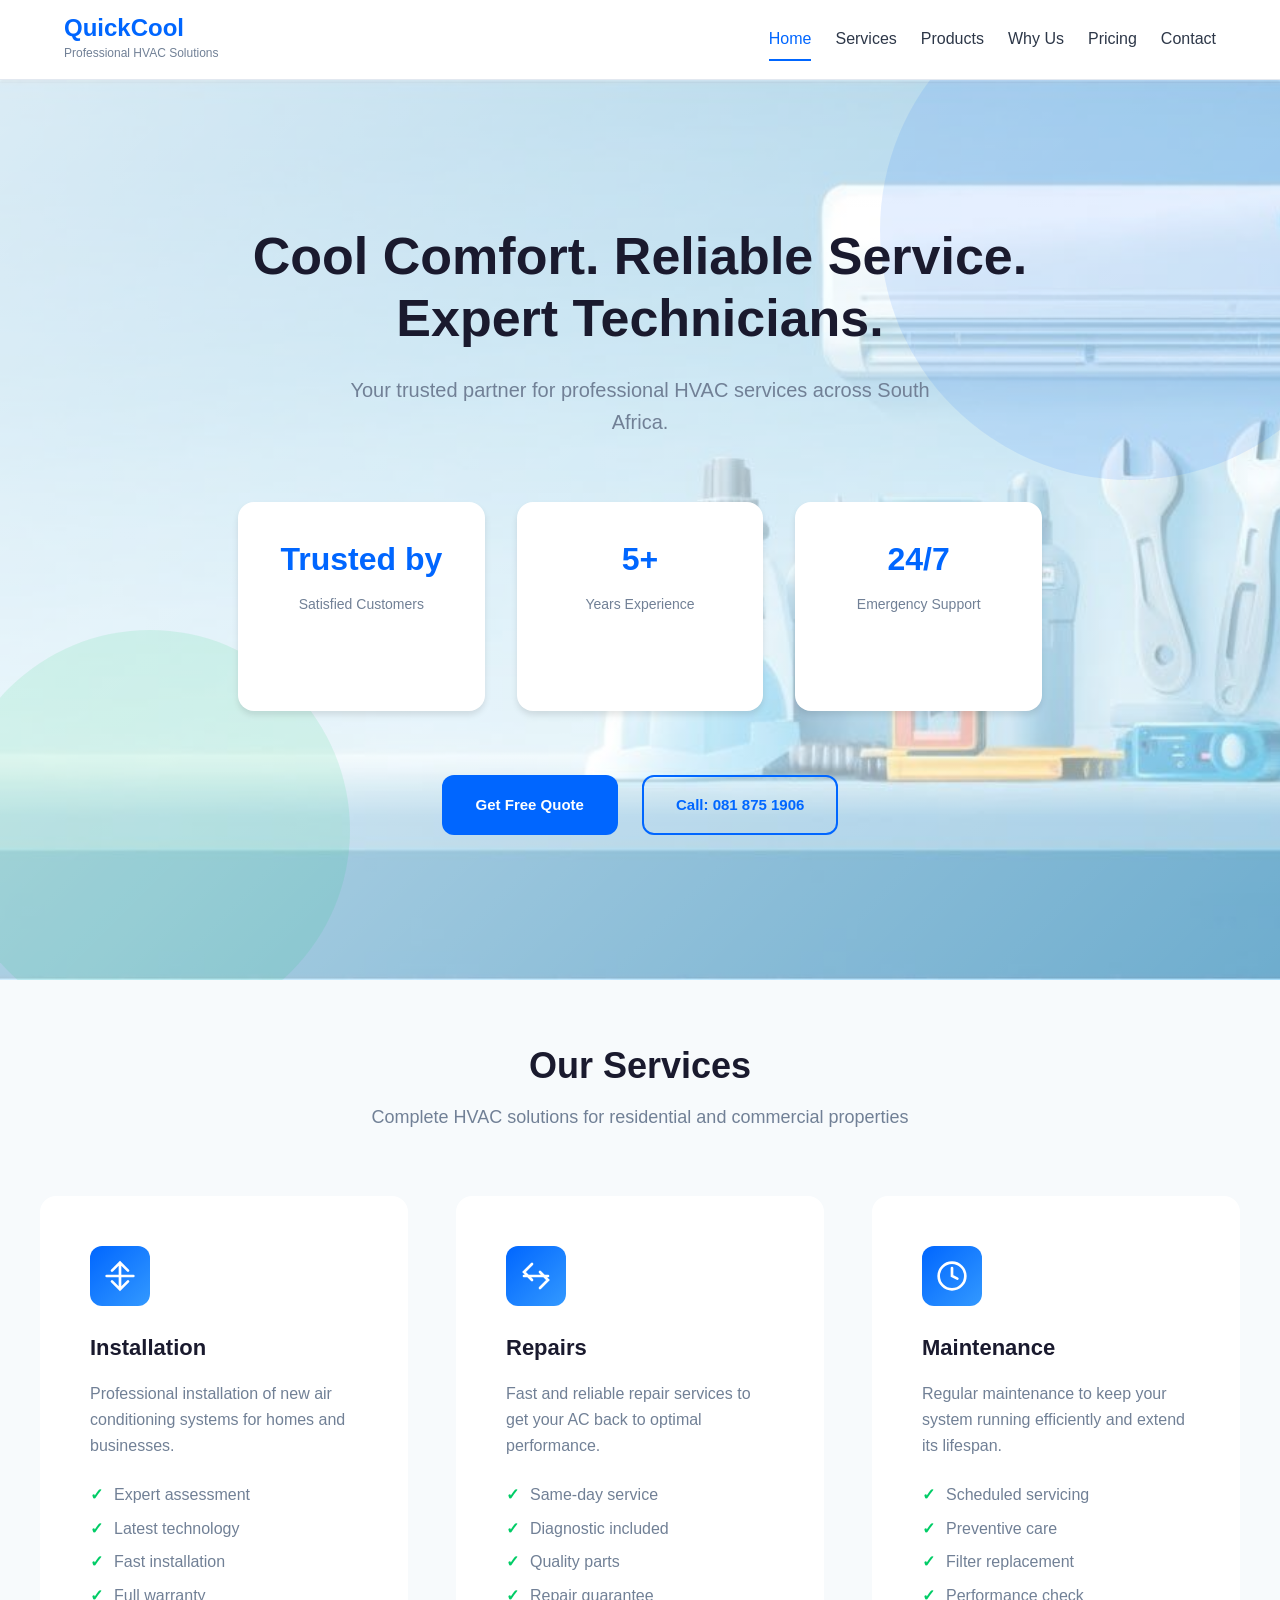
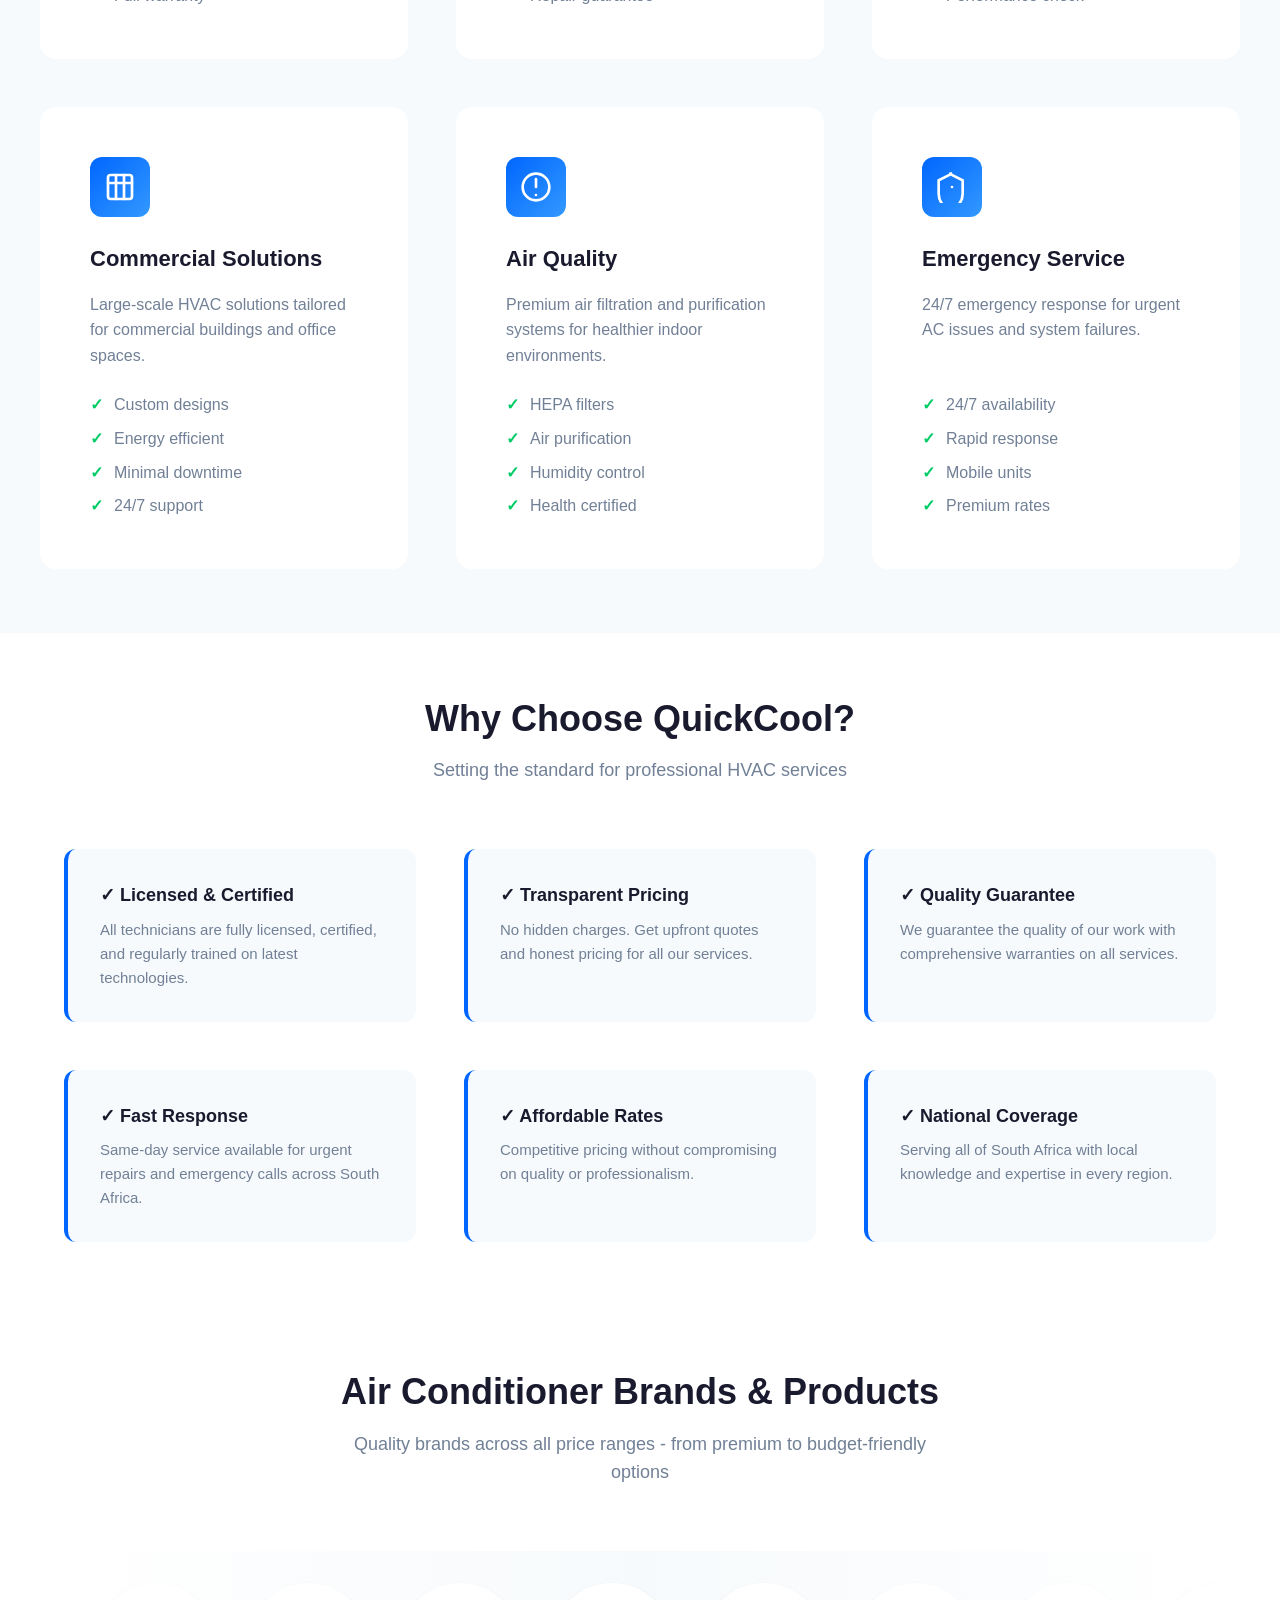
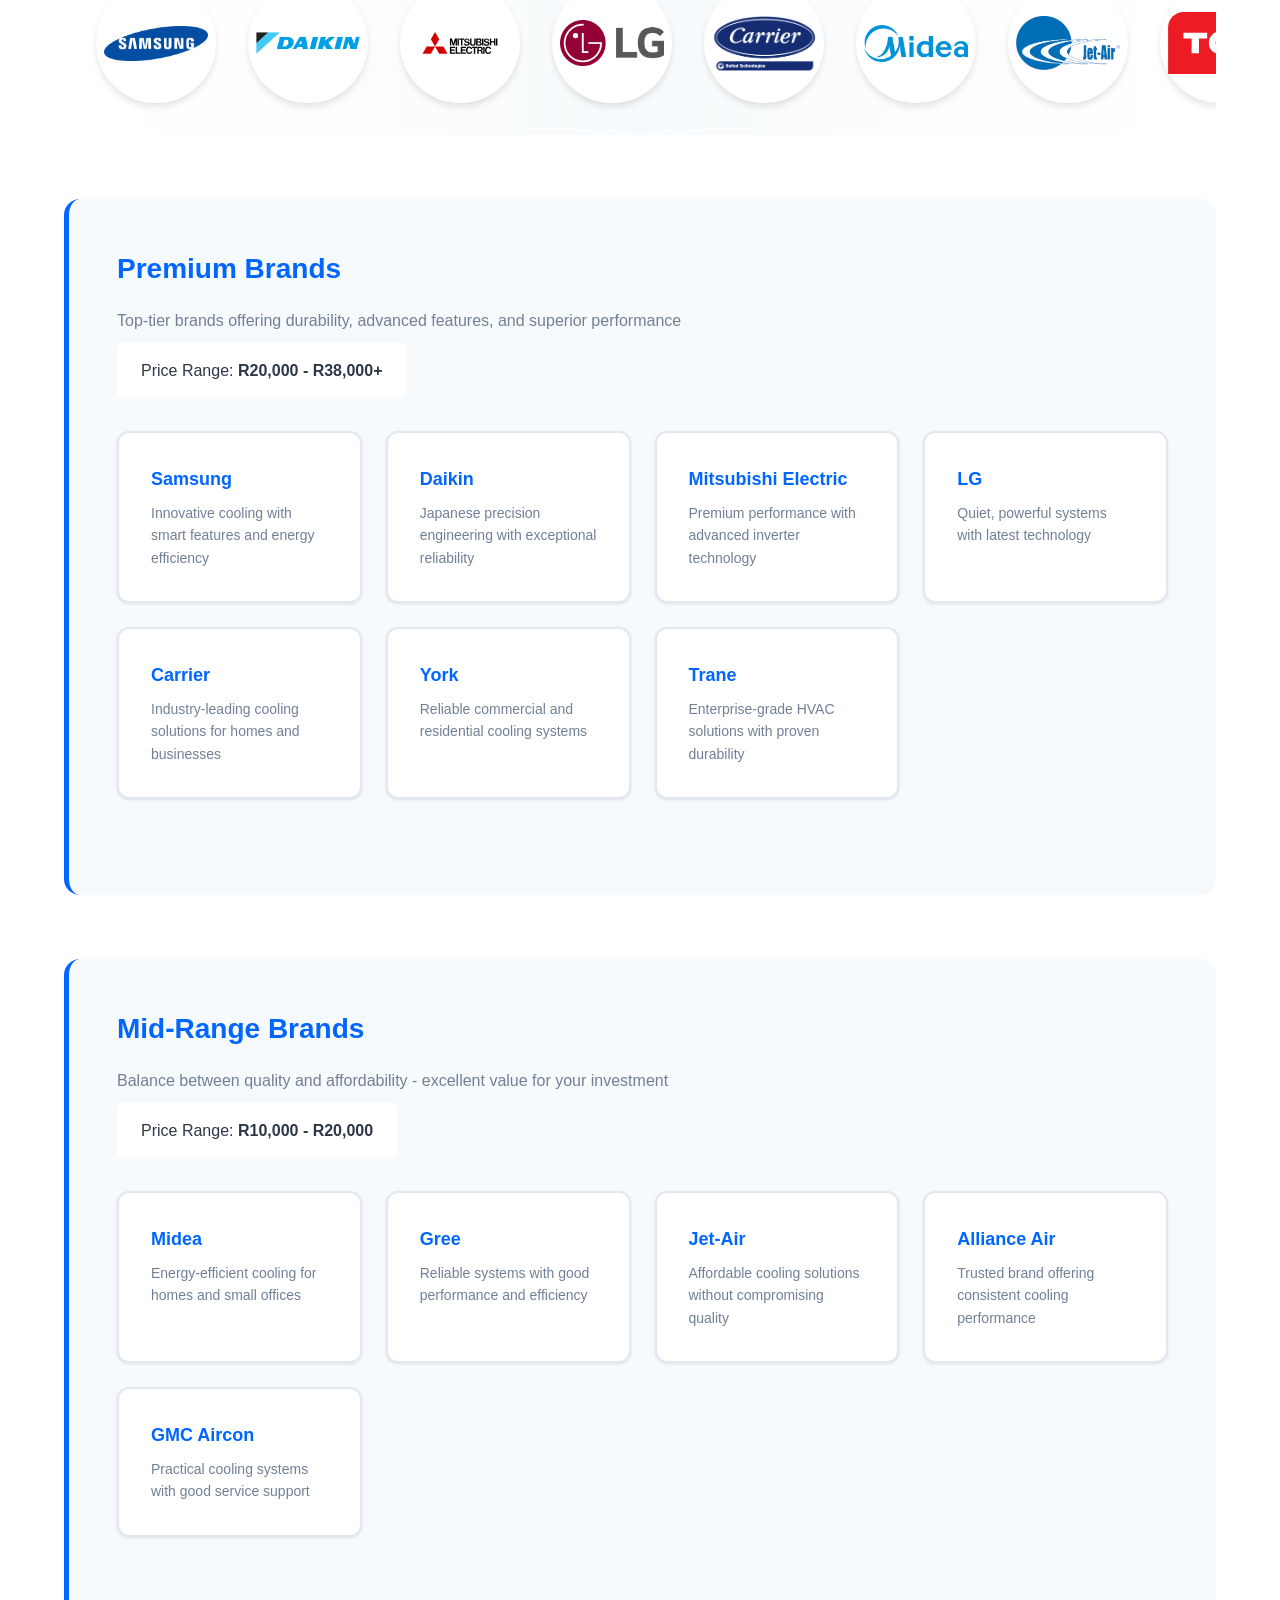
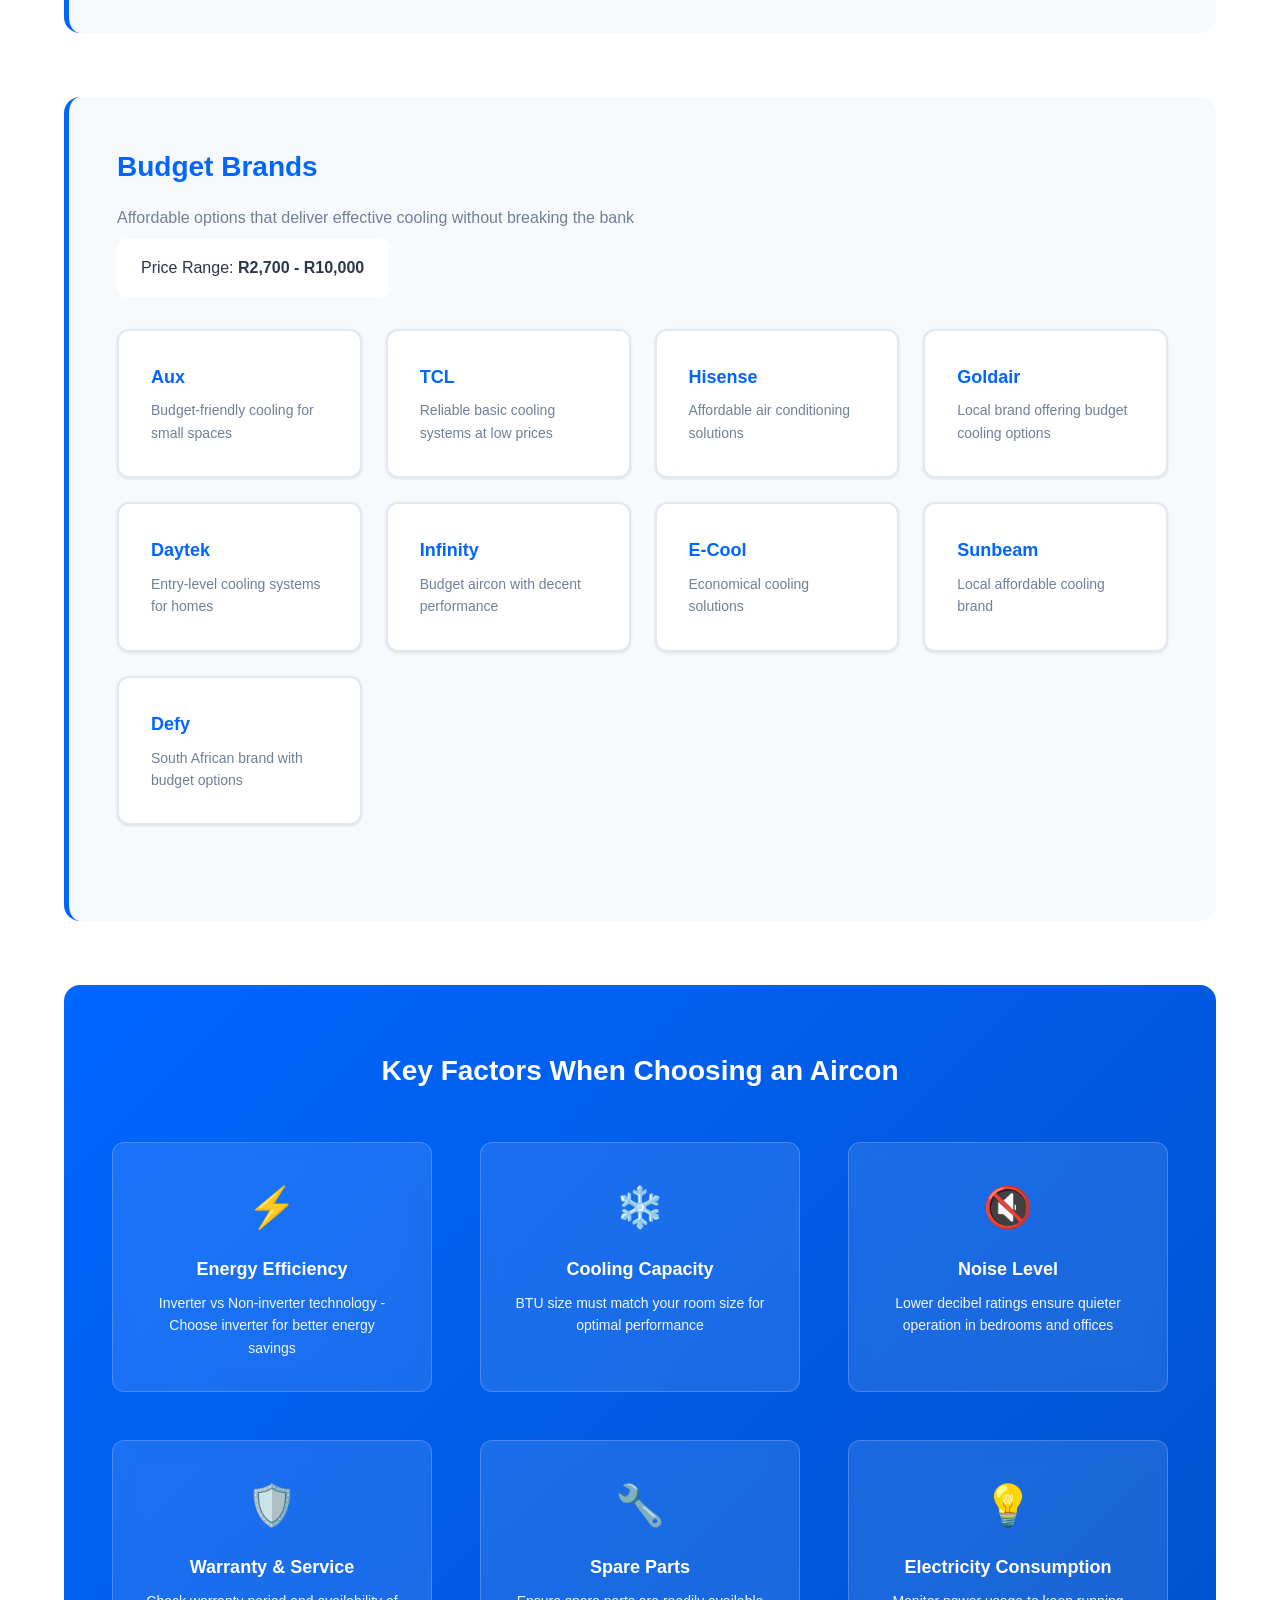
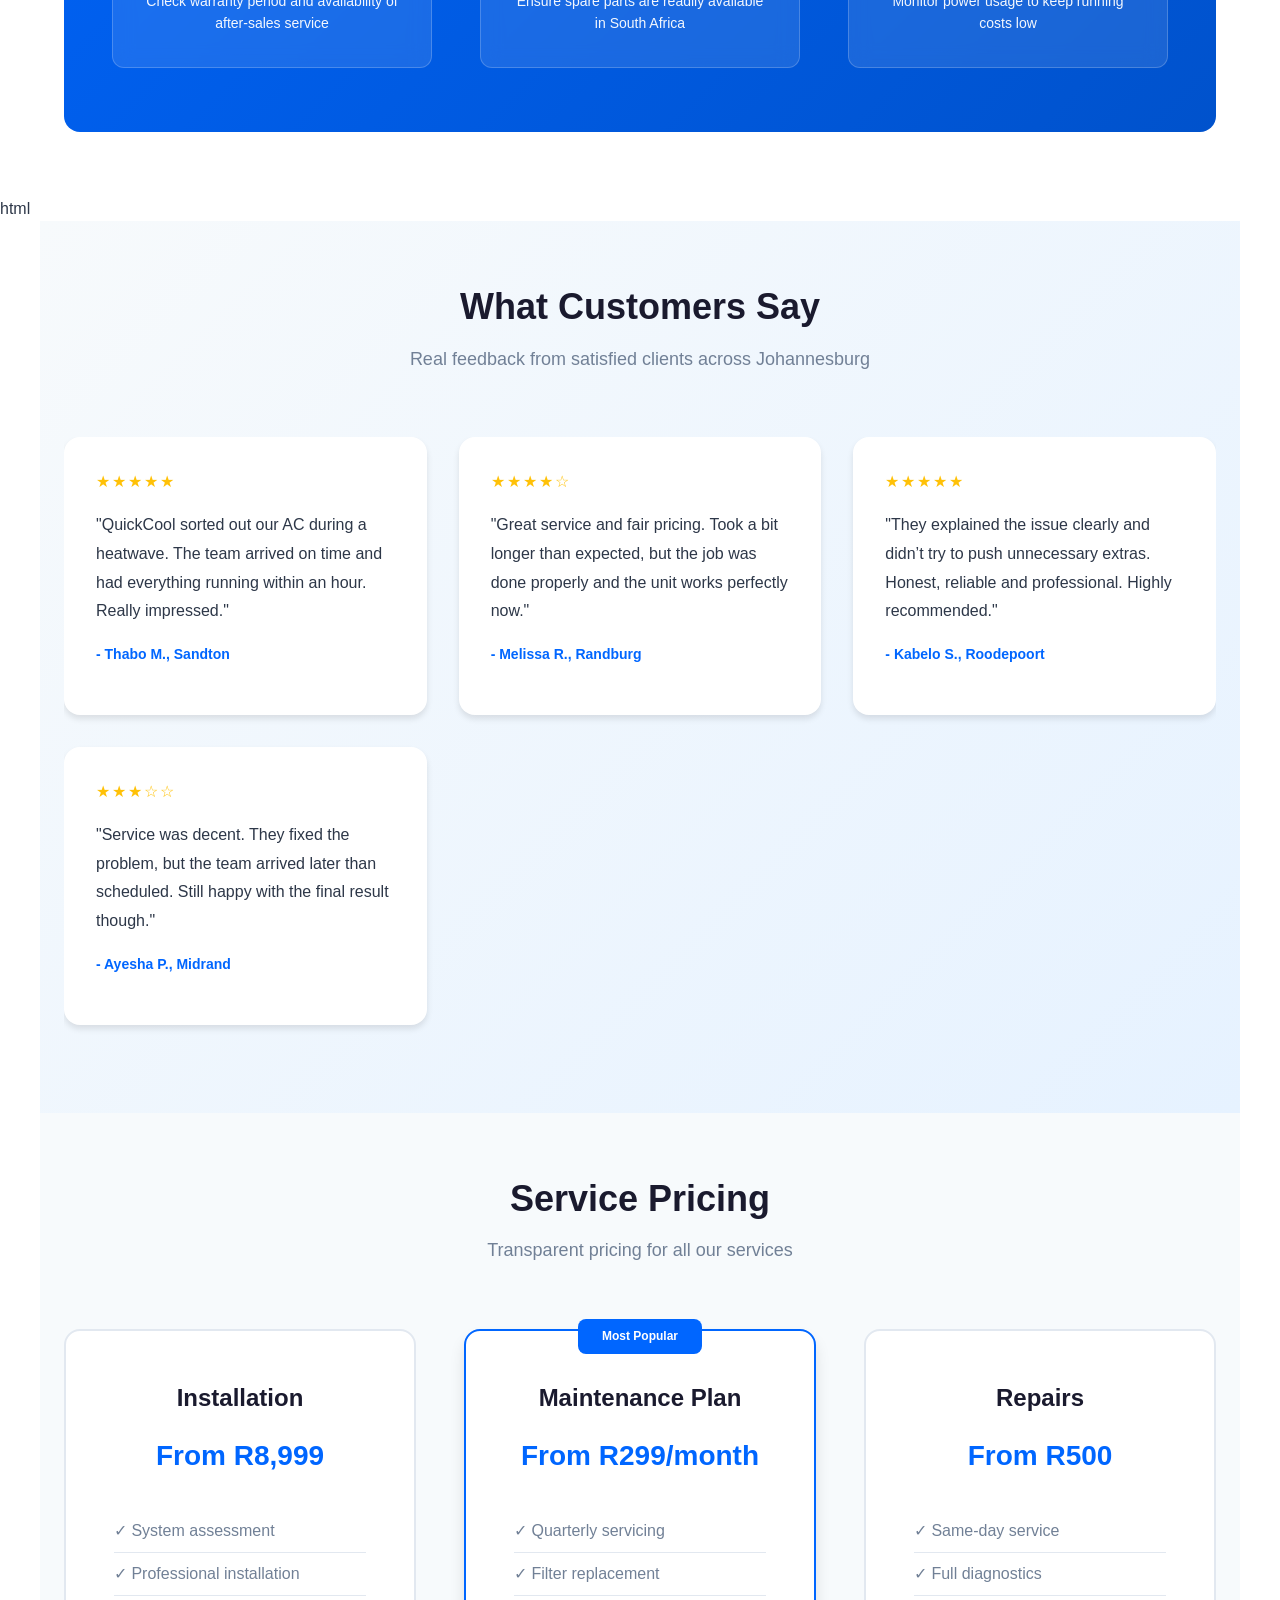
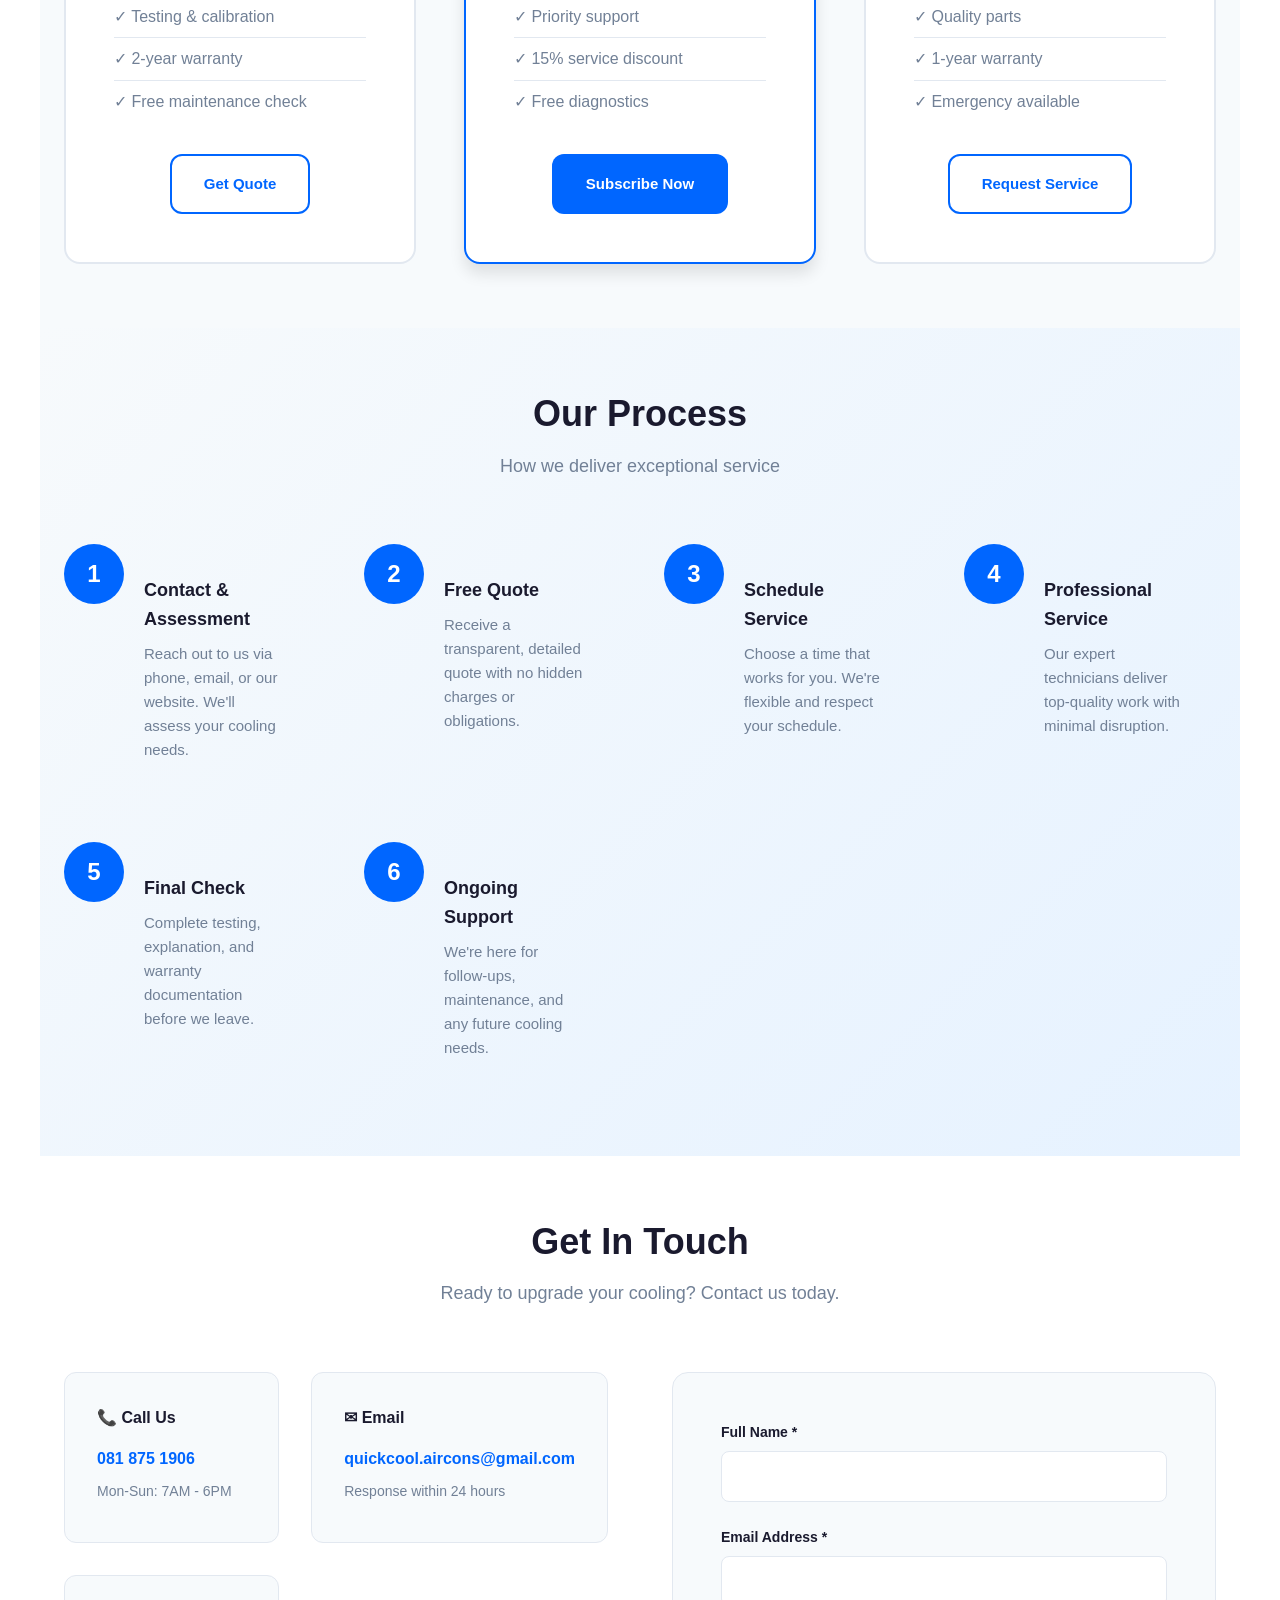
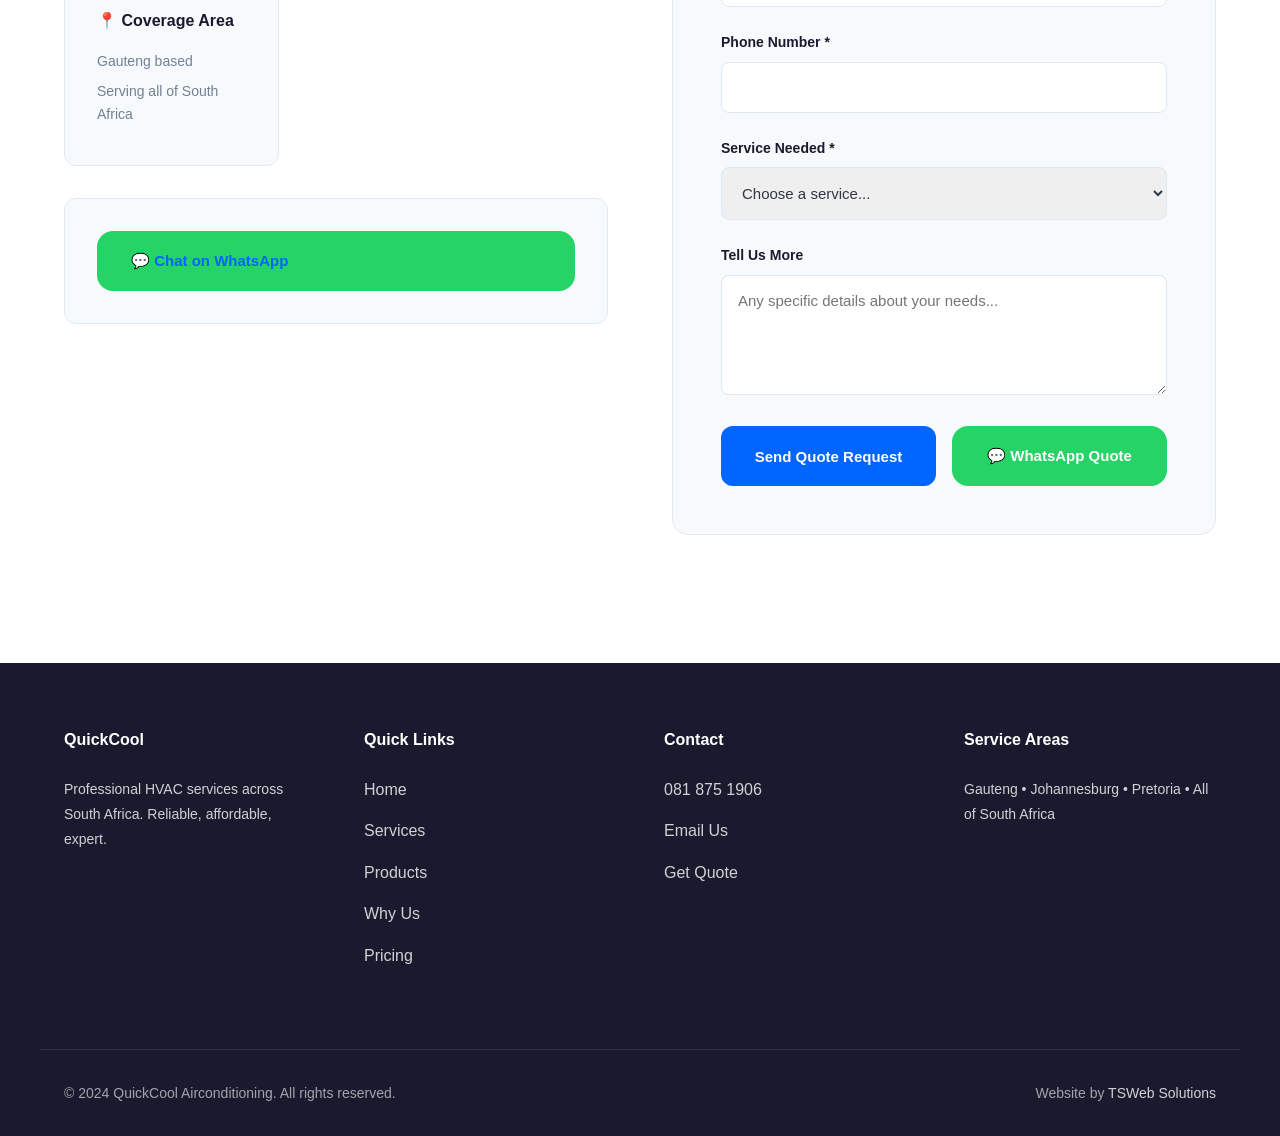
==== index.html @ d5df6d90 "Update index.html" ====
<!DOCTYPE html>
<html lang="en">

<head>
    <meta charset="UTF-8">
    <meta name="viewport" content="width=device-width, initial-scale=1.0">
    <meta name="description" content="QuickCool - Professional HVAC Services across South Africa. Expert air conditioning installation, maintenance, repairs & commercial solutions.">
    <meta name="keywords" content="HVAC, air conditioning, installation, repairs, maintenance, cooling systems, South Africa, Gauteng">
    <meta name="theme-color" content="#0066ff">
    <meta property="og:title" content="QuickCool - Professional HVAC Services">
    <meta property="og:description" content="Expert air conditioning installation, repairs, maintenance & commercial solutions across South Africa.">
    <meta property="og:image" content="./assets/og-image.png">
    
    <title>QuickCool | Professional HVAC Services & Air Conditioning Solutions</title>
    <link rel="canonical" href="https://quickcool.co.za/">
    <link rel="stylesheet" href="./style.css">
    <link rel="preconnect" href="https://fonts.googleapis.com">
    <link rel="preconnect" href="https://fonts.gstatic.com" crossorigin>
</head>

<body>
    <!-- NAVIGATION & HEADER -->
    <header class="header" role="banner">
        <div class="header-container">
            <div class="logo">
                <h1>QuickCool</h1>
                <p class="tagline">Professional HVAC Solutions</p>
            </div>
            
            <nav class="nav">
                <a href="#home" class="nav-link active">Home</a>
                <a href="#services" class="nav-link">Services</a>
                <a href="#products" class="nav-link">Products</a>
                <a href="#why-us" class="nav-link">Why Us</a>
                <a href="#pricing" class="nav-link">Pricing</a>
                <a href="#contact" class="nav-link">Contact</a>
            </nav>

            <button class="nav-toggle" aria-label="Toggle navigation" aria-expanded="false">
                <span></span>
                <span></span>
                <span></span>
            </button>
        </div>
    </header>

    <!-- MOBILE NAV -->
    <nav class="mobile-nav" role="navigation" aria-label="Mobile navigation">
        <a href="#home" class="mobile-nav-link">Home</a>
        <a href="#services" class="mobile-nav-link">Services</a>
        <a href="#products" class="mobile-nav-link">Products</a>
        <a href="#why-us" class="mobile-nav-link">Why Us</a>
        <a href="#pricing" class="mobile-nav-link">Pricing</a>
        <a href="#contact" class="mobile-nav-link">Contact</a>
    </nav>

    <!-- HERO SECTION -->
    <section id="home" class="hero">
        <div class="hero-content">
            <h2>Cool Comfort. Reliable Service. Expert Technicians.</h2>
            <p>Your trusted partner for professional HVAC services across South Africa.</p>
            
            <div class="hero-stats">
                <div class="stat">
                    <h3>Trusted by</h3>
                    <p>Satisfied Customers</p>
                </div>
                <div class="stat">
                    <h3>5+</h3>
                    <p>Years Experience</p>
                </div>
                <div class="stat">
                    <h3>24/7</h3>
                    <p>Emergency Support</p>
                </div>
            </div>

            <div class="cta-buttons">
                <a href="#contact" class="btn btn-primary">Get Free Quote</a>
                <a href="tel:+27818751906" class="btn btn-secondary">Call: 081 875 1906</a>
            </div>
        </div>

        <div class="hero-bg">
            <div class="shape shape-1"></div>
            <div class="shape shape-2"></div>
        </div>
    </section>

    <!-- SERVICES SECTION -->
    <section id="services" class="services">
        <div class="section-header">
            <h2>Our Services</h2>
            <p>Complete HVAC solutions for residential and commercial properties</p>
        </div>

        <div class="services-grid">
            <!-- Service 1 -->
            <article class="service-card" data-service="installation">
                <div class="service-icon">
                    <svg viewBox="0 0 24 24" fill="none" stroke="currentColor">
                        <path d="M12 2v20M2 12h20M18 8l-6-6-6 6M6 16l6 6 6-6" stroke-width="2" stroke-linecap="round"/>
                    </svg>
                </div>
                <h3>Installation</h3>
                <p>Professional installation of new air conditioning systems for homes and businesses.</p>
                <ul class="features">
                    <li>Expert assessment</li>
                    <li>Latest technology</li>
                    <li>Fast installation</li>
                    <li>Full warranty</li>
                </ul>
            </article>

            <!-- Service 2 -->
            <article class="service-card" data-service="repairs">
                <div class="service-icon">
                    <svg viewBox="0 0 24 24" fill="none" stroke="currentColor">
                        <path d="M3 12h18M9 3l-6 6 6 6M15 21l6-6-6-6" stroke-width="2" stroke-linecap="round"/>
                    </svg>
                </div>
                <h3>Repairs</h3>
                <p>Fast and reliable repair services to get your AC back to optimal performance.</p>
                <ul class="features">
                    <li>Same-day service</li>
                    <li>Diagnostic included</li>
                    <li>Quality parts</li>
                    <li>Repair guarantee</li>
                </ul>
            </article>

            <!-- Service 3 -->
            <article class="service-card" data-service="maintenance">
                <div class="service-icon">
                    <svg viewBox="0 0 24 24" fill="none" stroke="currentColor">
                        <circle cx="12" cy="12" r="10"/>
                        <path d="M12 6v6l4 2" stroke-width="2" stroke-linecap="round"/>
                    </svg>
                </div>
                <h3>Maintenance</h3>
                <p>Regular maintenance to keep your system running efficiently and extend its lifespan.</p>
                <ul class="features">
                    <li>Scheduled servicing</li>
                    <li>Preventive care</li>
                    <li>Filter replacement</li>
                    <li>Performance check</li>
                </ul>
            </article>

            <!-- Service 4 -->
            <article class="service-card" data-service="commercial">
                <div class="service-icon">
                    <svg viewBox="0 0 24 24" fill="none" stroke="currentColor">
                        <rect x="3" y="3" width="18" height="18" rx="2"/>
                        <path d="M3 9h18M9 3v18M15 3v18" stroke-width="2" stroke-linecap="round"/>
                    </svg>
                </div>
                <h3>Commercial Solutions</h3>
                <p>Large-scale HVAC solutions tailored for commercial buildings and office spaces.</p>
                <ul class="features">
                    <li>Custom designs</li>
                    <li>Energy efficient</li>
                    <li>Minimal downtime</li>
                    <li>24/7 support</li>
                </ul>
            </article>

            <!-- Service 5 -->
            <article class="service-card" data-service="air-quality">
                <div class="service-icon">
                    <svg viewBox="0 0 24 24" fill="none" stroke="currentColor">
                        <path d="M12 2C6.48 2 2 6.48 2 12s4.48 10 10 10 10-4.48 10-10S17.52 2 12 2z"/>
                        <path d="M12 6v6M12 18v.01" stroke-width="2" stroke-linecap="round"/>
                    </svg>
                </div>
                <h3>Air Quality</h3>
                <p>Premium air filtration and purification systems for healthier indoor environments.</p>
                <ul class="features">
                    <li>HEPA filters</li>
                    <li>Air purification</li>
                    <li>Humidity control</li>
                    <li>Health certified</li>
                </ul>
            </article>

            <!-- Service 6 -->
            <article class="service-card" data-service="emergency">
                <div class="service-icon">
                    <svg viewBox="0 0 24 24" fill="none" stroke="currentColor">
                        <path d="M12 2L2 7v10c0 5.55 3.84 10.74 9 12 5.16-1.26 9-6.45 9-12V7l-10-5z"/>
                        <path d="M12 12h.01" stroke-width="2" stroke-linecap="round"/>
                    </svg>
                </div>
                <h3>Emergency Service</h3>
                <p>24/7 emergency response for urgent AC issues and system failures.</p>
                <ul class="features">
                    <li>24/7 availability</li>
                    <li>Rapid response</li>
                    <li>Mobile units</li>
                    <li>Premium rates</li>
                </ul>
            </article>
        </div>
    </section>

    <!-- WHY US SECTION -->
    <section id="why-us" class="why-us">
        <div class="section-header">
            <h2>Why Choose QuickCool?</h2>
            <p>Setting the standard for professional HVAC services</p>
        </div>

        <div class="benefits-grid">
            <div class="benefit-card">
                <h3>✓ Licensed & Certified</h3>
                <p>All technicians are fully licensed, certified, and regularly trained on latest technologies.</p>
            </div>
            <div class="benefit-card">
                <h3>✓ Transparent Pricing</h3>
                <p>No hidden charges. Get upfront quotes and honest pricing for all our services.</p>
            </div>
            <div class="benefit-card">
                <h3>✓ Quality Guarantee</h3>
                <p>We guarantee the quality of our work with comprehensive warranties on all services.</p>
            </div>
            <div class="benefit-card">
                <h3>✓ Fast Response</h3>
                <p>Same-day service available for urgent repairs and emergency calls across South Africa.</p>
            </div>
            <div class="benefit-card">
                <h3>✓ Affordable Rates</h3>
                <p>Competitive pricing without compromising on quality or professionalism.</p>
            </div>
            <div class="benefit-card">
                <h3>✓ National Coverage</h3>
                <p>Serving all of South Africa with local knowledge and expertise in every region.</p>
            </div>
        </div>
    </section>

    <!-- PRODUCTS & BRANDS SECTION -->
    <section id="products" class="products-brands">
        <div class="section-header">
            <h2>Air Conditioner Brands & Products</h2>
            <p>Quality brands across all price ranges - from premium to budget-friendly options</p>
        </div>

        <!-- BRAND LOGOS CAROUSEL -->
        <div class="brand-logos-carousel">
            <div class="logos-container">
                <!-- ADD YOUR BRAND LOGO IMAGES BELOW - Replace 'logo-placeholder.png' with your image paths -->
                <div class="logo-item">
                    <img src="./images/Samsung_Group_Logo_2005-s640.png" alt="Samsung">
                </div>
                <div class="logo-item">
                    <img src="./images/Daikin_Logo_1985-s640.png" alt="Daikin">
                </div>
                <div class="logo-item">
                    <img src="./images/Mitsubishi_Electric_Logo.svg" alt="Mitsubishi Electric">
                </div>
                <div class="logo-item">
                    <img src="./images/LG_Logo_2014-s640.png" alt="LG">
                </div>
                <div class="logo-item">
                    <img src="./images/Carrier_logo_logotype.png" alt="Carrier">
                </div>
               
                <div class="logo-item">
                    <img src="./images/Midea_Logo_2017-s640.png" alt="Midea">
                </div>
               
                <div class="logo-item">
                    <img src="./images/Jet-Air.png" alt="Jet-Air">
                </div>
            
                <div class="logo-item">
                    <img src="./images/TCL_Corporation_Logo.svg" alt="TCL">
                </div>
                <div class="logo-item">
                    <img src="./images/Hisense_Logo_2012-s640.png" alt="Hisense">
                </div>

                <div class="logo-item">
                    <img src="./images/Defy.png" alt="Defy">
                </div>
                <!-- Duplicate the logos for seamless loop -->
                <div class="logo-item">
                    <img src="./images/Samsung_Group_Logo_2005-s640.png" alt="Samsung">
                </div>
                <div class="logo-item">
                    <img src="./images/Daikin_Logo_1985-s640.png" alt="Daikin">
                </div>
                <div class="logo-item">
                    <img src="./images/Mitsubishi_Electric_Logo.svg" alt="Mitsubishi Electric">
                </div>
                <div class="logo-item">
                    <img src="./images/LG_Logo_2014-s640.png" alt="LG">
                </div>
                <div class="logo-item">
                    <img src="./images/Carrier_logo_logotype.png" alt="Carrier">
                </div>
                <div class="logo-item">         
                    <img src="./images/Jet-Air.png" alt="Jet-Air">
                </div>
            
                <div class="logo-item">
                    <img src="./images/TCL_Corporation_Logo.svg" alt="TCL">
                </div>
                <div class="logo-item">
                    <img src="./images/Hisense_Logo_2012-s640.png" alt="Hisense">
                </div>

                <div class="logo-item">
                    <img src="./images/Defy.png" alt="Defy">
                </div>
                <div class="logo-item">
                    <img src="./images/Samsung_Group_Logo_2005-s640.png" alt="Samsung">
                </div>
                <div class="logo-item">
                    <img src="./images/Daikin_Logo_1985-s640.png" alt="Daikin">
                </div>
                <div class="logo-item">
                    <img src="./images/Mitsubishi_Electric_Logo.svg" alt="Mitsubishi Electric">
                </div>
                <div class="logo-item">
                    <img src="./images/LG_Logo_2014-s640.png" alt="LG">
                </div>
                <div class="logo-item">
                    <img src="./images/Carrier_logo_logotype.png" alt="Carrier">
                </div>
            </div>
        </div>

        <!-- PREMIUM BRANDS -->
        <div class="brand-category">
            <h3 class="category-title">Premium Brands</h3>
            <p class="category-description">Top-tier brands offering durability, advanced features, and superior performance</p>
            <p class="price-range">Price Range: <strong>R20,000 - R38,000+</strong></p>
            
            <div class="brands-grid">
                <div class="brand-card">
                    <h4>Samsung</h4>
                    <p>Innovative cooling with smart features and energy efficiency</p>
                </div>
                <div class="brand-card">
                    <h4>Daikin</h4>
                    <p>Japanese precision engineering with exceptional reliability</p>
                </div>
                <div class="brand-card">
                    <h4>Mitsubishi Electric</h4>
                    <p>Premium performance with advanced inverter technology</p>
                </div>
                <div class="brand-card">
                    <h4>LG</h4>
                    <p>Quiet, powerful systems with latest technology</p>
                </div>
                <div class="brand-card">
                    <h4>Carrier</h4>
                    <p>Industry-leading cooling solutions for homes and businesses</p>
                </div>
                <div class="brand-card">
                    <h4>York</h4>
                    <p>Reliable commercial and residential cooling systems</p>
                </div>
                <div class="brand-card">
                    <h4>Trane</h4>
                    <p>Enterprise-grade HVAC solutions with proven durability</p>
                </div>
            </div>
        </div>

        <!-- MID-RANGE BRANDS -->
        <div class="brand-category">
            <h3 class="category-title">Mid-Range Brands</h3>
            <p class="category-description">Balance between quality and affordability - excellent value for your investment</p>
            <p class="price-range">Price Range: <strong>R10,000 - R20,000</strong></p>
            
            <div class="brands-grid">
                <div class="brand-card">
                    <h4>Midea</h4>
                    <p>Energy-efficient cooling for homes and small offices</p>
                </div>
                <div class="brand-card">
                    <h4>Gree</h4>
                    <p>Reliable systems with good performance and efficiency</p>
                </div>
                <div class="brand-card">
                    <h4>Jet-Air</h4>
                    <p>Affordable cooling solutions without compromising quality</p>
                </div>
                <div class="brand-card">
                    <h4>Alliance Air</h4>
                    <p>Trusted brand offering consistent cooling performance</p>
                </div>
                <div class="brand-card">
                    <h4>GMC Aircon</h4>
                    <p>Practical cooling systems with good service support</p>
                </div>
            </div>
        </div>

        <!-- BUDGET BRANDS -->
        <div class="brand-category">
            <h3 class="category-title">Budget Brands</h3>
            <p class="category-description">Affordable options that deliver effective cooling without breaking the bank</p>
            <p class="price-range">Price Range: <strong>R2,700 - R10,000</strong></p>
            
            <div class="brands-grid">
                <div class="brand-card">
                    <h4>Aux</h4>
                    <p>Budget-friendly cooling for small spaces</p>
                </div>
                <div class="brand-card">
                    <h4>TCL</h4>
                    <p>Reliable basic cooling systems at low prices</p>
                </div>
                <div class="brand-card">
                    <h4>Hisense</h4>
                    <p>Affordable air conditioning solutions</p>
                </div>
                <div class="brand-card">
                    <h4>Goldair</h4>
                    <p>Local brand offering budget cooling options</p>
                </div>
                <div class="brand-card">
                    <h4>Daytek</h4>
                    <p>Entry-level cooling systems for homes</p>
                </div>
                <div class="brand-card">
                    <h4>Infinity</h4>
                    <p>Budget aircon with decent performance</p>
                </div>
                <div class="brand-card">
                    <h4>E-Cool</h4>
                    <p>Economical cooling solutions</p>
                </div>
                <div class="brand-card">
                    <h4>Sunbeam</h4>
                    <p>Local affordable cooling brand</p>
                </div>
                <div class="brand-card">
                    <h4>Defy</h4>
                    <p>South African brand with budget options</p>
                </div>
            </div>
        </div>

        <!-- KEY FACTORS SECTION -->
        <div class="key-factors">
            <h3>Key Factors When Choosing an Aircon</h3>
            <div class="factors-grid">
                <div class="factor-card">
                    <div class="factor-icon">⚡</div>
                    <h4>Energy Efficiency</h4>
                    <p>Inverter vs Non-inverter technology - Choose inverter for better energy savings</p>
                </div>
                <div class="factor-card">
                    <div class="factor-icon">❄️</div>
                    <h4>Cooling Capacity</h4>
                    <p>BTU size must match your room size for optimal performance</p>
                </div>
                <div class="factor-card">
                    <div class="factor-icon">🔇</div>
                    <h4>Noise Level</h4>
                    <p>Lower decibel ratings ensure quieter operation in bedrooms and offices</p>
                </div>
                <div class="factor-card">
                    <div class="factor-icon">🛡️</div>
                    <h4>Warranty & Service</h4>
                    <p>Check warranty period and availability of after-sales service</p>
                </div>
                <div class="factor-card">
                    <div class="factor-icon">🔧</div>
                    <h4>Spare Parts</h4>
                    <p>Ensure spare parts are readily available in South Africa</p>
                </div>
                <div class="factor-card">
                    <div class="factor-icon">💡</div>
                    <h4>Electricity Consumption</h4>
                    <p>Monitor power usage to keep running costs low</p>
                </div>
            </div>
        </div>
    </section>

  html
<!-- TESTIMONIALS SECTION -->
<section class="testimonials">
    <div class="section-header">
        <h2>What Customers Say</h2>
        <p>Real feedback from satisfied clients across Johannesburg</p>
    </div>

    <div class="testimonials-carousel">

        <!-- 5 STAR -->
        <div class="testimonial-card">
            <div class="stars">★★★★★</div>
            <p>"QuickCool sorted out our AC during a heatwave. The team arrived on time and had everything running within an hour. Really impressed."</p>
            <p class="author">- Thabo M., Sandton</p>
        </div>

        <!-- 4 STAR -->
        <div class="testimonial-card">
            <div class="stars">★★★★☆</div>
            <p>"Great service and fair pricing. Took a bit longer than expected, but the job was done properly and the unit works perfectly now."</p>
            <p class="author">- Melissa R., Randburg</p>
        </div>

        <!-- 5 STAR -->
        <div class="testimonial-card">
            <div class="stars">★★★★★</div>
            <p>"They explained the issue clearly and didn’t try to push unnecessary extras. Honest, reliable and professional. Highly recommended."</p>
            <p class="author">- Kabelo S., Roodepoort</p>
        </div>

        <!-- 3 STAR -->
        <div class="testimonial-card">
            <div class="stars">★★★☆☆</div>
            <p>"Service was decent. They fixed the problem, but the team arrived later than scheduled. Still happy with the final result though."</p>
            <p class="author">- Ayesha P., Midrand</p>
        </div>

    </div>
</section>

    <!-- PRICING SECTION -->
    <section id="pricing" class="pricing">
        <div class="section-header">
            <h2>Service Pricing</h2>
            <p>Transparent pricing for all our services</p>
        </div>

        <div class="pricing-grid">
            <!-- Pricing Card 1 -->
            <div class="pricing-card">
                <h3>Installation</h3>
                <p class="price">From R8,999</p>
                <ul class="pricing-features">
                    <li>✓ System assessment</li>
                    <li>✓ Professional installation</li>
                    <li>✓ Testing & calibration</li>
                    <li>✓ 2-year warranty</li>
                    <li>✓ Free maintenance check</li>
                </ul>
                <a href="#contact" class="btn btn-outline">Get Quote</a>
            </div>

            <!-- Pricing Card 2 -->
            <div class="pricing-card featured">
                <span class="badge">Most Popular</span>
                <h3>Maintenance Plan</h3>
                <p class="price">From R299/month</p>
                <ul class="pricing-features">
                    <li>✓ Quarterly servicing</li>
                    <li>✓ Filter replacement</li>
                    <li>✓ Priority support</li>
                    <li>✓ 15% service discount</li>
                    <li>✓ Free diagnostics</li>
                </ul>
                <a href="#contact" class="btn btn-primary">Subscribe Now</a>
            </div>

            <!-- Pricing Card 3 -->
            <div class="pricing-card">
                <h3>Repairs</h3>
                <p class="price">From R500</p>
                <ul class="pricing-features">
                    <li>✓ Same-day service</li>
                    <li>✓ Full diagnostics</li>
                    <li>✓ Quality parts</li>
                    <li>✓ 1-year warranty</li>
                    <li>✓ Emergency available</li>
                </ul>
                <a href="#contact" class="btn btn-outline">Request Service</a>
            </div>
        </div>
    </section>

    <!-- PROCESS SECTION -->
    <section class="process">
        <div class="section-header">
            <h2>Our Process</h2>
            <p>How we deliver exceptional service</p>
        </div>

        <div class="process-steps">
            <div class="step">
                <div class="step-number">1</div>
                <h3>Contact & Assessment</h3>
                <p>Reach out to us via phone, email, or our website. We'll assess your cooling needs.</p>
            </div>
            <div class="step">
                <div class="step-number">2</div>
                <h3>Free Quote</h3>
                <p>Receive a transparent, detailed quote with no hidden charges or obligations.</p>
            </div>
            <div class="step">
                <div class="step-number">3</div>
                <h3>Schedule Service</h3>
                <p>Choose a time that works for you. We're flexible and respect your schedule.</p>
            </div>
            <div class="step">
                <div class="step-number">4</div>
                <h3>Professional Service</h3>
                <p>Our expert technicians deliver top-quality work with minimal disruption.</p>
            </div>
            <div class="step">
                <div class="step-number">5</div>
                <h3>Final Check</h3>
                <p>Complete testing, explanation, and warranty documentation before we leave.</p>
            </div>
            <div class="step">
                <div class="step-number">6</div>
                <h3>Ongoing Support</h3>
                <p>We're here for follow-ups, maintenance, and any future cooling needs.</p>
            </div>
        </div>
    </section>

    <!-- CONTACT SECTION -->
    <section id="contact" class="contact">
        <div class="section-header">
            <h2>Get In Touch</h2>
            <p>Ready to upgrade your cooling? Contact us today.</p>
        </div>

        <div class="contact-grid">
            <!-- Contact Info -->
            <div class="contact-info">
                <div class="info-card">
                    <h3>📞 Call Us</h3>
                    <a href="tel:+27818751906">081 875 1906</a>
                    <p>Mon-Sun: 7AM - 6PM</p>
                </div>

                <div class="info-card">
                    <h3>✉ Email</h3>
                    <a href="mailto:quickcool.aircons@gmail.com">quickcool.aircons@gmail.com</a>
                    <p>Response within 24 hours</p>
                </div>

                <div class="info-card">
                    <h3>📍 Coverage Area</h3>
                    <p>Gauteng based</p>
                    <p>Serving all of South Africa</p>
                </div>

                <div class="info-card whatsapp-card">
                    <a href="https://wa.me/27818751906?text=Hello%2C%20I%20would%20like%20to%20inquire%20about%20HVAC%20services" 
                       target="_blank" rel="noopener noreferrer" class="btn btn-whatsapp">
                        💬 Chat on WhatsApp
                    </a>
                </div>
            </div>

            <!-- Contact Form -->
            <form id="contactForm" class="contact-form" novalidate>
                <div class="form-group">
                    <label for="name">Full Name *</label>
                    <input type="text" id="name" name="name" required aria-label="Your full name">
                </div>

                <div class="form-group">
                    <label for="email">Email Address *</label>
                    <input type="email" id="email" name="email" required aria-label="Your email address">
                </div>

                <div class="form-group">
                    <label for="phone">Phone Number *</label>
                    <input type="tel" id="phone" name="phone" required aria-label="Your phone number">
                </div>

                <div class="form-group">
                    <label for="service">Service Needed *</label>
                    <select id="service" name="service" required aria-label="Select service">
                        <option value="">Choose a service...</option>
                        <option value="installation">Installation</option>
                        <option value="repairs">Repairs</option>
                        <option value="maintenance">Maintenance</option>
                        <option value="commercial">Commercial Solutions</option>
                        <option value="emergency">Emergency Service</option>
                        <option value="other">Other</option>
                    </select>
                </div>

                <div class="form-group">
                    <label for="message">Tell Us More</label>
                    <textarea id="message" name="message" rows="5" placeholder="Any specific details about your needs..." aria-label="Your message"></textarea>
                </div>

                <!-- Button Container -->
                <div class="button-container">
                    <button type="submit" class="btn btn-primary">Send Quote Request</button>
                    <a id="whatsappBtn"
                       class="btn btn-success"
                       target="_blank">
                       💬 WhatsApp Quote
                    </a>
                </div>
            </form>
        </div>
    </section>

    <!-- FOOTER -->
    <footer class="footer">
        <div class="footer-content">
            <div class="footer-section">
                <h4>QuickCool</h4>
                <p>Professional HVAC services across South Africa. Reliable, affordable, expert.</p>
            </div>

            <div class="footer-section">
                <h4>Quick Links</h4>
                <ul>
                    <li><a href="#home">Home</a></li>
                    <li><a href="#services">Services</a></li>
                    <li><a href="#products">Products</a></li>
                    <li><a href="#why-us">Why Us</a></li>
                    <li><a href="#pricing">Pricing</a></li>
                </ul>
            </div>

            <div class="footer-section">
                <h4>Contact</h4>
                <ul>
                    <li><a href="tel:+27818751906">081 875 1906</a></li>
                    <li><a href="mailto:quickcool.aircons@gmail.com">Email Us</a></li>
                    <li><a href="#contact">Get Quote</a></li>
                </ul>
            </div>

            <div class="footer-section">
                <h4>Service Areas</h4>
                <p>Gauteng • Johannesburg • Pretoria • All of South Africa</p>
            </div>
        </div>

        <div class="footer-bottom">
            <p>&copy; 2024 QuickCool Airconditioning. All rights reserved.</p>
            <p class="credit">Website by <a href="https://tswebsolutions.co.za" target="_blank" rel="noopener noreferrer">TSWeb Solutions</a></p>
        </div>
    </footer>

    <!-- SCRIPTS -->
    <script>
    // WhatsApp Button Functionality
    document.getElementById("whatsappBtn").onclick = function() {
        const name = document.getElementById("name").value || "Not provided";
        const phone = document.getElementById("phone").value || "Not provided";
        const service = document.getElementById("service").value || "Not selected";
        const details = document.getElementById("message").value || "No additional details";

        const msg = `Hi, I'm interested in a quotation.%0A%0AName: ${name}%0APhone: ${phone}%0AService: ${service}%0ADetails: ${details}`;

        this.href = `https://wa.me/27818751906?text=${msg}`;
    };
    </script>
    <script src="./script.js"></script>
</body>

</html>
---- style.css ----
/* ====================================================
   MODERN HVAC WEBSITE - COMPLETE REDESIGN
==================================================== */

/* ====================================================
   CSS VARIABLES & ROOT STYLES
==================================================== */
:root {
    --color-primary: #0066ff;
    --color-primary-dark: #0052cc;
    --color-primary-light: #3399ff;
    --color-secondary: #00cc66;
    --color-accent: #ff6b35;
    
    --color-text-dark: #1a1a2e;
    --color-text: #2d3748;
    --color-text-light: #718096;
    --color-text-lighter: #a0aec0;
    
    --color-bg: #ffffff;
    --color-bg-light: #f7fafc;
    --color-bg-lighter: #edf2f7;
    
    --color-border: #e2e8f0;
    --color-border-dark: #cbd5e0;
    
    --color-error: #f56565;
    --color-success: #48bb78;
    --color-warning: #ed8936;
    
    --shadow-xs: 0 1px 2px rgba(0, 0, 0, 0.05);
    --shadow-sm: 0 1px 3px rgba(0, 0, 0, 0.1);
    --shadow-md: 0 4px 6px rgba(0, 0, 0, 0.1);
    --shadow-lg: 0 10px 15px rgba(0, 0, 0, 0.1);
    --shadow-xl: 0 20px 25px rgba(0, 0, 0, 0.1);
    
    --transition-fast: 150ms ease;
    --transition-normal: 250ms ease;
    --transition-slow: 350ms ease;
    
    --radius-sm: 4px;
    --radius-md: 8px;
    --radius-lg: 12px;
    --radius-xl: 16px;
    
    --spacing-xs: 4px;
    --spacing-sm: 8px;
    --spacing-md: 16px;
    --spacing-lg: 24px;
    --spacing-xl: 32px;
    --spacing-2xl: 48px;
    --spacing-3xl: 64px;
    
    font-size: 16px;
    font-family: -apple-system, BlinkMacSystemFont, 'Segoe UI', 'Roboto', 'Oxygen', 'Ubuntu', 'Cantarell', sans-serif;
}

/* ====================================================
   RESET & BASE STYLES
==================================================== */
* {
    margin: 0;
    padding: 0;
    box-sizing: border-box;
}

html {
    scroll-behavior: smooth;
    height: 100%;
}

body {
    background: var(--color-bg);
    color: var(--color-text);
    line-height: 1.6;
    min-height: 100vh;
    overflow-x: hidden;
}

a {
    color: var(--color-primary);
    text-decoration: none;
    transition: color var(--transition-fast);
}

a:hover {
    color: var(--color-primary-dark);
}

a:focus {
    outline: 2px solid var(--color-primary);
    outline-offset: 2px;
}

button {
    cursor: pointer;
    border: none;
    font-family: inherit;
}

input, textarea, select {
    font-family: inherit;
    font-size: inherit;
}

img {
    max-width: 100%;
    height: auto;
    display: block;
}

/* ====================================================
   HEADER & NAVIGATION
==================================================== */
.header {
    position: sticky;
    top: 0;
    z-index: 100;
    background: var(--color-bg);
    border-bottom: 1px solid var(--color-border);
    box-shadow: var(--shadow-sm);
}

.header-container {
    max-width: 1200px;
    margin: 0 auto;
    padding: var(--spacing-md) var(--spacing-lg);
    display: flex;
    justify-content: space-between;
    align-items: center;
}

.logo {
    display: flex;
    flex-direction: column;
    gap: var(--spacing-xs);
    flex-shrink: 0;
}

.logo h1 {
    font-size: 24px;
    font-weight: 700;
    color: var(--color-primary);
    line-height: 1;
}

.logo .tagline {
    font-size: 12px;
    color: var(--color-text-light);
    font-weight: 500;
}

.nav {
    display: flex;
    gap: var(--spacing-lg);
    list-style: none;
}

.nav-link {
    font-weight: 500;
    color: var(--color-text);
    transition: color var(--transition-normal);
    padding: var(--spacing-sm) 0;
    border-bottom: 2px solid transparent;
    position: relative;
}

.nav-link:hover,
.nav-link.active {
    color: var(--color-primary);
    border-bottom-color: var(--color-primary);
}

.nav-toggle {
    display: none;
    flex-direction: column;
    gap: 5px;
    background: transparent;
}

.nav-toggle span {
    width: 25px;
    height: 3px;
    background: var(--color-text);
    border-radius: 2px;
    transition: all var(--transition-normal);
}

.mobile-nav {
    display: none;
    flex-direction: column;
    gap: 0;
    background: var(--color-bg-light);
    border-bottom: 1px solid var(--color-border);
}

.mobile-nav-link {
    padding: var(--spacing-md) var(--spacing-lg);
    color: var(--color-text);
    font-weight: 500;
    border-left: 4px solid transparent;
    transition: all var(--transition-normal);
}

.mobile-nav-link:hover {
    background: var(--color-bg-lighter);
    border-left-color: var(--color-primary);
    padding-left: calc(var(--spacing-lg) + 4px);
}

/* ====================================================
   BUTTONS
==================================================== */
.btn {
    display: inline-flex;
    align-items: center;
    justify-content: center;
    gap: var(--spacing-sm);
    padding: var(--spacing-md) var(--spacing-xl);
    border-radius: var(--radius-lg);
    font-weight: 600;
    font-size: 15px;
    transition: all var(--transition-normal);
    border: 2px solid transparent;
    white-space: nowrap;
    cursor: pointer;
}

.btn-primary {
    background: var(--color-primary);
    color: white;
}

.btn-primary:hover {
    background: var(--color-primary-dark);
    transform: translateY(-2px);
    box-shadow: var(--shadow-lg);
}

.btn-secondary {
    background: transparent;
    color: var(--color-primary);
    border-color: var(--color-primary);
}

.btn-secondary:hover {
    background: var(--color-primary);
    color: white;
}

.btn-outline {
    background: transparent;
    color: var(--color-primary);
    border: 2px solid var(--color-primary);
}

.btn-outline:hover {
    background: var(--color-primary);
    color: white;
}

.btn-whatsapp {
    background: #25d366;
    color: white;
    border-radius: var(--radius-xl);
    width: 100%;
}

.btn-whatsapp:hover {
    background: #1ebe5d;
}

.btn-success {
    background: #25d366;
    color: white;
    border-radius: var(--radius-xl);
    width: 100%;
}

.btn-success:hover {
    background: #1ebe5d;
}

.btn-full {
    width: 100%;
}

/* Button Container for Side-by-Side Layout */
.button-container {
    display: flex;
    gap: var(--spacing-md);
    margin-top: var(--spacing-lg);
}

.button-container .btn {
    flex: 1;
    padding: var(--spacing-md) var(--spacing-lg);
    text-align: center;
}

/* ====================================================
   SECTIONS & LAYOUTS
==================================================== */
section {
    padding: var(--spacing-3xl) var(--spacing-lg);
}

.section-header {
    text-align: center;
    margin-bottom: var(--spacing-3xl);
    max-width: 600px;
    margin-left: auto;
    margin-right: auto;
}

.section-header h2 {
    font-size: 36px;
    font-weight: 700;
    color: var(--color-text-dark);
    margin-bottom: var(--spacing-md);
    line-height: 1.2;
}

.section-header p {
    font-size: 18px;
    color: var(--color-text-light);
}

/* ====================================================
   HERO SECTION
==================================================== */
.hero {
    position: relative;
    min-height: 100vh;
    display: flex;
    align-items: center;
    justify-content: center;
    overflow: hidden;
    background: linear-gradient(135deg, rgba(255, 255, 255, 0.822), rgba(255, 255, 255, 0.397)), url('./main background.jpeg') center/cover no-repeat;
    
}

.hero-content {
    position: relative;
    z-index: 2;
    max-width: 900px;
    text-align: center;
    padding: var(--spacing-2xl);
}

.hero h2 {
    font-size: 52px;
    font-weight: 700;
    color: var(--color-text-dark);
    margin-bottom: var(--spacing-lg);
    line-height: 1.2;
}

.hero p {
    font-size: 20px;
    color: var(--color-text-light);
    margin-bottom: var(--spacing-3xl);
    max-width: 600px;
    margin-left: auto;
    margin-right: auto;
}

.hero-stats {
    display: grid;
    grid-template-columns: repeat(auto-fit, minmax(150px, 1fr));
    gap: var(--spacing-xl);
    margin-bottom: var(--spacing-3xl);
}

.stat {
    padding: var(--spacing-xl);
    background: white;
    border-radius: var(--radius-xl);
    box-shadow: var(--shadow-md);
}

.stat h3 {
    font-size: 32px;
    color: var(--color-primary);
    margin-bottom: var(--spacing-sm);
}

.stat p {
    font-size: 14px;
    color: var(--color-text-light);
}

.cta-buttons {
    display: flex;
    gap: var(--spacing-lg);
    justify-content: center;
    flex-wrap: wrap;
}

.hero-bg {
    position: absolute;
    inset: 0;
    z-index: 1;
}

.shape {
    position: absolute;
    border-radius: 50%;
    opacity: 0.1;
}

.shape-1 {
    width: 500px;
    height: 500px;
    background: var(--color-primary);
    top: -100px;
    right: -100px;
}

.shape-2 {
    width: 400px;
    height: 400px;
    background: var(--color-secondary);
    bottom: -50px;
    left: -50px;
}

/* ====================================================
   SERVICES SECTION
==================================================== */
.services {
    background: var(--color-bg-light);
}

.services-grid {
    display: grid;
    grid-template-columns: repeat(auto-fit, minmax(300px, 1fr));
    gap: var(--spacing-2xl);
    max-width: 1200px;
    margin: 0 auto;
}

.service-card {
    background: white;
    border-radius: var(--radius-xl);
    padding: var(--spacing-2xl);
    transition: all var(--transition-normal);
    border: 2px solid transparent;
    display: flex;
    flex-direction: column;
}

.service-card:hover {
    transform: translateY(-8px);
    box-shadow: var(--shadow-lg);
    border-color: var(--color-primary);
}

.service-icon {
    width: 60px;
    height: 60px;
    background: linear-gradient(135deg, var(--color-primary), var(--color-primary-light));
    border-radius: var(--radius-lg);
    display: flex;
    align-items: center;
    justify-content: center;
    margin-bottom: var(--spacing-lg);
    color: white;
}

.service-icon svg {
    width: 32px;
    height: 32px;
    stroke-width: 2;
}

.service-card h3 {
    font-size: 22px;
    font-weight: 700;
    color: var(--color-text-dark);
    margin-bottom: var(--spacing-md);
}

.service-card p {
    color: var(--color-text-light);
    margin-bottom: var(--spacing-lg);
    flex-grow: 1;
}

.features {
    list-style: none;
    display: flex;
    flex-direction: column;
    gap: var(--spacing-sm);
}

.features li {
    color: var(--color-text-light);
    position: relative;
    padding-left: var(--spacing-lg);
}

.features li:before {
    content: '✓';
    position: absolute;
    left: 0;
    color: var(--color-secondary);
    font-weight: 700;
}

/* ====================================================
   WHY US SECTION
==================================================== */
.why-us {
    max-width: 1200px;
    margin: 0 auto;
}

.benefits-grid {
    display: grid;
    grid-template-columns: repeat(auto-fit, minmax(280px, 1fr));
    gap: var(--spacing-2xl);
}

.benefit-card {
    padding: var(--spacing-xl);
    border-left: 4px solid var(--color-primary);
    background: var(--color-bg-light);
    border-radius: var(--radius-lg);
    transition: all var(--transition-normal);
}

.benefit-card:hover {
    transform: translateX(8px);
    background: white;
    box-shadow: var(--shadow-md);
}

.benefit-card h3 {
    font-size: 18px;
    font-weight: 700;
    color: var(--color-text-dark);
    margin-bottom: var(--spacing-sm);
}

.benefit-card p {
    color: var(--color-text-light);
    font-size: 15px;
}

/* ====================================================
   TESTIMONIALS SECTION
==================================================== */
.testimonials {
    background: linear-gradient(135deg, #f7fafc 0%, #e6f2ff 100%);
    max-width: 1200px;
    margin: 0 auto;
}

.testimonials-carousel {
    display: grid;
    grid-template-columns: repeat(auto-fit, minmax(280px, 1fr));
    gap: var(--spacing-xl);
    overflow-x: auto;
    padding-bottom: var(--spacing-lg);
}

.testimonial-card {
    background: white;
    padding: var(--spacing-xl);
    border-radius: var(--radius-xl);
    box-shadow: var(--shadow-md);
    transition: all var(--transition-normal);
}

.testimonial-card:hover {
    transform: translateY(-8px);
    box-shadow: var(--shadow-lg);
}

.stars {
    color: #ffc107;
    font-size: 16px;
    margin-bottom: var(--spacing-md);
    letter-spacing: 2px;
}

.testimonial-card p {
    color: var(--color-text);
    margin-bottom: var(--spacing-md);
    line-height: 1.8;
}

.testimonial-card .author {
    font-weight: 600;
    color: var(--color-primary);
    font-size: 14px;
}

/* ====================================================
   PRICING SECTION
==================================================== */
.pricing {
    background: var(--color-bg-light);
    max-width: 1200px;
    margin: 0 auto;
}

.pricing-grid {
    display: grid;
    grid-template-columns: repeat(auto-fit, minmax(300px, 1fr));
    gap: var(--spacing-2xl);
}

.pricing-card {
    background: white;
    border-radius: var(--radius-xl);
    padding: var(--spacing-2xl);
    text-align: center;
    border: 2px solid var(--color-border);
    position: relative;
    transition: all var(--transition-normal);
}

.pricing-card.featured {
    border-color: var(--color-primary);
    transform: scale(1.05);
    box-shadow: var(--shadow-lg);
}

.pricing-card:hover {
    border-color: var(--color-primary);
    box-shadow: var(--shadow-md);
}

.pricing-card.featured:hover {
    transform: scale(1.05) translateY(-8px);
}

.badge {
    position: absolute;
    top: -12px;
    left: 50%;
    transform: translateX(-50%);
    background: var(--color-primary);
    color: white;
    padding: var(--spacing-sm) var(--spacing-lg);
    border-radius: var(--radius-md);
    font-size: 12px;
    font-weight: 700;
}

.pricing-card h3 {
    font-size: 24px;
    font-weight: 700;
    color: var(--color-text-dark);
    margin-bottom: var(--spacing-md);
}

.price {
    font-size: 28px;
    color: var(--color-primary);
    font-weight: 700;
    margin-bottom: var(--spacing-lg);
}

.pricing-features {
    list-style: none;
    margin: var(--spacing-xl) 0;
    text-align: left;
}

.pricing-features li {
    padding: var(--spacing-sm) 0;
    color: var(--color-text-light);
    border-bottom: 1px solid var(--color-border);
}

.pricing-features li:last-child {
    border-bottom: none;
}

/* ====================================================
   PROCESS SECTION
==================================================== */
.process {
    background: linear-gradient(135deg, #f7fafc 0%, #e6f2ff 100%);
    max-width: 1200px;
    margin: 0 auto;
}

.process-steps {
    display: grid;
    grid-template-columns: repeat(auto-fit, minmax(250px, 1fr));
    gap: var(--spacing-2xl);
    counter-reset: step-counter;
}

.step {
    position: relative;
    padding: var(--spacing-xl);
    padding-left: 80px;
}

.step-number {
    position: absolute;
    left: 0;
    top: 0;
    width: 60px;
    height: 60px;
    background: var(--color-primary);
    color: white;
    border-radius: 50%;
    display: flex;
    align-items: center;
    justify-content: center;
    font-size: 24px;
    font-weight: 700;
}

.step h3 {
    font-size: 18px;
    font-weight: 700;
    color: var(--color-text-dark);
    margin-bottom: var(--spacing-sm);
}

.step p {
    color: var(--color-text-light);
    font-size: 15px;
}

/* ====================================================
   CONTACT SECTION
==================================================== */
.contact {
    max-width: 1200px;
    margin: 0 auto;
    background: var(--color-bg);
}

.contact-grid {
    display: grid;
    grid-template-columns: 1fr 1fr;
    gap: var(--spacing-3xl);
    align-items: start;
}

.contact-info {
    display: grid;
    grid-template-columns: repeat(2, 1fr);
    gap: var(--spacing-xl);
}

.info-card {
    background: var(--color-bg-light);
    padding: var(--spacing-xl);
    border-radius: var(--radius-lg);
    border: 1px solid var(--color-border);
}

.info-card h3 {
    font-size: 16px;
    font-weight: 700;
    color: var(--color-text-dark);
    margin-bottom: var(--spacing-md);
}

.info-card p {
    color: var(--color-text-light);
    font-size: 14px;
    margin: var(--spacing-sm) 0;
}

.info-card a {
    display: inline-block;
    color: var(--color-primary);
    font-weight: 600;
}

.whatsapp-card {
    grid-column: 1 / -1;
}

.contact-form {
    background: var(--color-bg-light);
    padding: var(--spacing-2xl);
    border-radius: var(--radius-xl);
    border: 1px solid var(--color-border);
}

.form-group {
    margin-bottom: var(--spacing-lg);
}

.form-group label {
    display: block;
    font-weight: 600;
    color: var(--color-text-dark);
    margin-bottom: var(--spacing-sm);
    font-size: 14px;
}

.form-group input,
.form-group textarea,
.form-group select {
    width: 100%;
    padding: var(--spacing-md);
    border: 1px solid var(--color-border);
    border-radius: var(--radius-md);
    font-size: 15px;
    color: var(--color-text);
    transition: all var(--transition-normal);
}

.form-group input:focus,
.form-group textarea:focus,
.form-group select:focus {
    outline: none;
    border-color: var(--color-primary);
    box-shadow: 0 0 0 3px rgba(0, 102, 255, 0.1);
    background: white;
}

.form-group textarea {
    resize: vertical;
    min-height: 120px;
}

/* ====================================================
   FOOTER
==================================================== */
.footer {
    background: var(--color-text-dark);
    color: white;
    margin-top: var(--spacing-3xl);
}

.footer-content {
    max-width: 1200px;
    margin: 0 auto;
    padding: var(--spacing-3xl) var(--spacing-lg);
    display: grid;
    grid-template-columns: repeat(auto-fit, minmax(250px, 1fr));
    gap: var(--spacing-2xl);
}

.footer-section h4 {
    font-size: 16px;
    font-weight: 700;
    margin-bottom: var(--spacing-lg);
}

.footer-section p {
    color: rgba(255, 255, 255, 0.8);
    font-size: 14px;
    line-height: 1.8;
}

.footer-section ul {
    list-style: none;
}

.footer-section ul li {
    margin-bottom: var(--spacing-md);
}

.footer-section a {
    color: rgba(255, 255, 255, 0.8);
    transition: color var(--transition-normal);
}

.footer-section a:hover {
    color: white;
}

.footer-bottom {
    border-top: 1px solid rgba(255, 255, 255, 0.1);
    max-width: 1200px;
    margin: 0 auto;
    padding: var(--spacing-xl) var(--spacing-lg);
    display: flex;
    justify-content: space-between;
    align-items: center;
    flex-wrap: wrap;
    gap: var(--spacing-lg);
    font-size: 14px;
    color: rgba(255, 255, 255, 0.6);
}

.footer-bottom a {
    color: rgba(255, 255, 255, 0.8);
}

/* ====================================================
   PRODUCTS & BRANDS SECTION
==================================================== */
.products-brands {
    max-width: 1200px;
    margin: 0 auto;
    padding: var(--spacing-3xl) var(--spacing-lg);
}

/* BRAND LOGOS CAROUSEL */
.brand-logos-carousel {
    width: 100%;
    overflow: hidden;
    margin: var(--spacing-2xl) 0 var(--spacing-3xl) 0;
    background: linear-gradient(90deg, white, var(--color-bg-light), white);
    padding: var(--spacing-xl) 0;
    border-radius: var(--radius-xl);
}

.logos-container {
    display: flex;
    gap: var(--spacing-xl);
    animation: scroll-logos 30s linear infinite;
    width: max-content;
    padding: 0 var(--spacing-xl);
}

.logos-container:hover {
    animation-play-state: paused;
}

.logo-item {
    flex-shrink: 0;
    width: 120px;
    height: 120px;
    border-radius: 50%;
    background: white;
    display: flex;
    align-items: center;
    justify-content: center;
    box-shadow: var(--shadow-md);
    transition: all var(--transition-normal);
    border: 2px solid transparent;
}

.logo-item:hover {
    transform: scale(1.1);
    border-color: var(--color-primary);
    box-shadow: var(--shadow-lg);
}

.logo-item img {
    max-width: 90%;
    max-height: 90%;
    object-fit: contain;
}

@keyframes scroll-logos {
    0% {
        transform: translateX(0);
    }
    100% {
        transform: translateX(calc(-120px * 21 - var(--spacing-xl) * 20));
    }
}

.brand-category {
    margin-bottom: var(--spacing-3xl);
    padding: var(--spacing-2xl) var(--spacing-2xl);
    background: var(--color-bg-light);
    border-radius: var(--radius-xl);
    border-left: 5px solid var(--color-primary);
}

.category-title {
    font-size: 28px;
    font-weight: 700;
    color: var(--color-primary);
    margin-bottom: var(--spacing-md);
}

.category-description {
    color: var(--color-text-light);
    font-size: 16px;
    margin-bottom: var(--spacing-sm);
}

.price-range {
    font-size: 16px;
    color: var(--color-text);
    margin-bottom: var(--spacing-xl);
    padding: var(--spacing-md) var(--spacing-lg);
    background: white;
    border-radius: var(--radius-md);
    display: inline-block;
}

.brands-grid {
    display: grid;
    grid-template-columns: repeat(auto-fit, minmax(220px, 1fr));
    gap: var(--spacing-lg);
    margin-bottom: var(--spacing-2xl);
}

.brand-card {
    background: white;
    padding: var(--spacing-xl);
    border-radius: var(--radius-lg);
    border: 2px solid var(--color-border);
    transition: all var(--transition-normal);
    box-shadow: var(--shadow-sm);
}

.brand-card:hover {
    transform: translateY(-6px);
    border-color: var(--color-primary);
    box-shadow: var(--shadow-lg);
    background: linear-gradient(135deg, rgba(0, 102, 255, 0.05), rgba(0, 204, 102, 0.05));
}

.brand-card h4 {
    font-size: 18px;
    font-weight: 700;
    color: var(--color-primary);
    margin-bottom: var(--spacing-sm);
}

.brand-card p {
    color: var(--color-text-light);
    font-size: 14px;
    line-height: 1.6;
}

/* KEY FACTORS SECTION */
.key-factors {
    background: linear-gradient(135deg, var(--color-primary), var(--color-primary-dark));
    color: white;
    padding: var(--spacing-3xl) var(--spacing-2xl);
    border-radius: var(--radius-xl);
    margin-top: var(--spacing-3xl);
}

.key-factors h3 {
    font-size: 28px;
    font-weight: 700;
    margin-bottom: var(--spacing-2xl);
    text-align: center;
}

.factors-grid {
    display: grid;
    grid-template-columns: repeat(auto-fit, minmax(250px, 1fr));
    gap: var(--spacing-2xl);
}

.factor-card {
    background: rgba(255, 255, 255, 0.1);
    padding: var(--spacing-xl);
    border-radius: var(--radius-lg);
    backdrop-filter: blur(10px);
    border: 1px solid rgba(255, 255, 255, 0.2);
    transition: all var(--transition-normal);
    text-align: center;
}

.factor-card:hover {
    background: rgba(255, 255, 255, 0.15);
    transform: translateY(-4px);
}

.factor-icon {
    font-size: 40px;
    margin-bottom: var(--spacing-md);
    display: block;
}

.factor-card h4 {
    font-size: 18px;
    font-weight: 700;
    margin-bottom: var(--spacing-sm);
}

.factor-card p {
    font-size: 14px;
    opacity: 0.95;
    line-height: 1.6;
}

/* ====================================================
   RESPONSIVE DESIGN
==================================================== */
@media (max-width: 768px) {
    :root {
        font-size: 14px;
    }

    .header-container {
        padding: var(--spacing-md);
    }

    .logo h1 {
        font-size: 20px;
    }

    .nav {
        display: none;
    }

    .nav-toggle {
        display: flex;
    }

    .mobile-nav.active {
        display: flex;
    }

    section {
        padding: var(--spacing-2xl) var(--spacing-md);
    }

    .section-header h2 {
        font-size: 28px;
    }

    .hero {
        margin-top: 0;
        min-height: calc(100vh - 60px);
    }

    .hero h2 {
        font-size: 36px;
    }

    .hero p {
        font-size: 16px;
    }

    .cta-buttons {
        flex-direction: column;
    }

    .cta-buttons .btn {
        width: 100%;
    }

    .hero-stats {
        grid-template-columns: 1fr;
    }

    .contact-grid {
        grid-template-columns: 1fr;
        gap: var(--spacing-2xl);
    }

    .footer-bottom {
        flex-direction: column;
        text-align: center;
    }

    /* Responsive Carousel */
    .logo-item {
        width: 100px;
        height: 100px;
    }

    @keyframes scroll-logos {
        0% {
            transform: translateX(0);
        }
        100% {
            transform: translateX(calc(-100px * 21 - var(--spacing-xl) * 20));
        }
    }

    /* Button container responsive */
    .button-container {
        flex-direction: column;
        gap: var(--spacing-sm);
    }
}

@media (max-width: 480px) {
    .section-header h2 {
        font-size: 24px;
    }

    .hero h2 {
        font-size: 28px;
    }

    .btn {
        padding: var(--spacing-md) var(--spacing-lg);
        font-size: 14px;
    }

    .service-card,
    .pricing-card {
        padding: var(--spacing-lg);
    }

    .process-steps {
        grid-template-columns: 1fr;
    }

    .contact-info {
        grid-template-columns: 1fr;
    }

    .info-card {
        grid-column: auto;
    }

    .footer-content {
        grid-template-columns: 1fr;
        padding: var(--spacing-2xl) var(--spacing-md);
    }

    /* Mobile Carousel */
    .logo-item {
        width: 80px;
        height: 80px;
    }

    @keyframes scroll-logos {
        0% {
            transform: translateX(0);
        }
        100% {
            transform: translateX(calc(-80px * 21 - var(--spacing-xl) * 20));
        }
    }
}

/* ====================================================
   ACCESSIBILITY
==================================================== */
@media (prefers-reduced-motion: reduce) {
    * {
        animation-duration: 0.01ms !important;
        animation-iteration-count: 1 !important;
        transition-duration: 0.01ms !important;
    }
}

@media (prefers-contrast: more) {
    button {
        border: 2px solid currentColor;
    }

    a {
        text-decoration: underline;
    }
}

/* ====================================================
   PRINT STYLES
==================================================== */
@media print {
    .header,
    .mobile-nav,
    .cta-buttons,
    .footer {
        display: none;
    }

    body {
        background: white;
    }

    section {
        page-break-inside: avoid;
    }
}
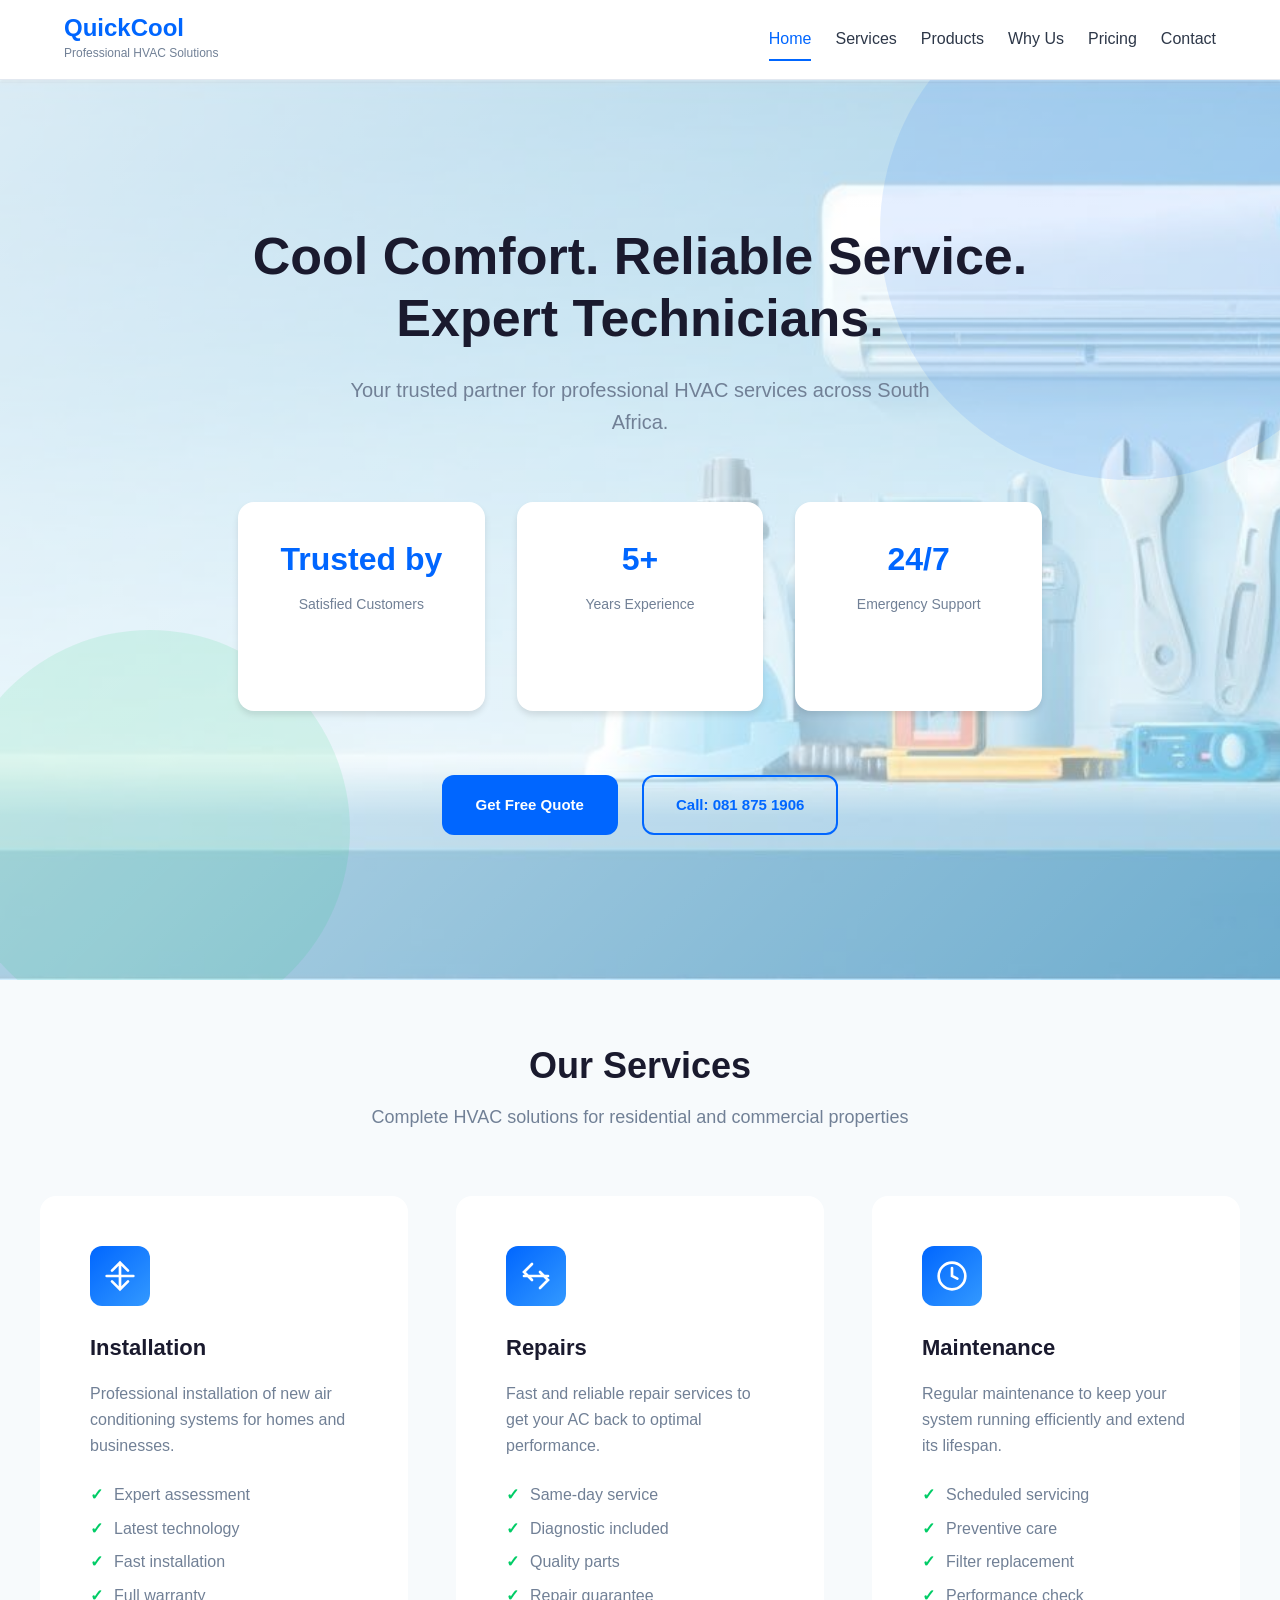
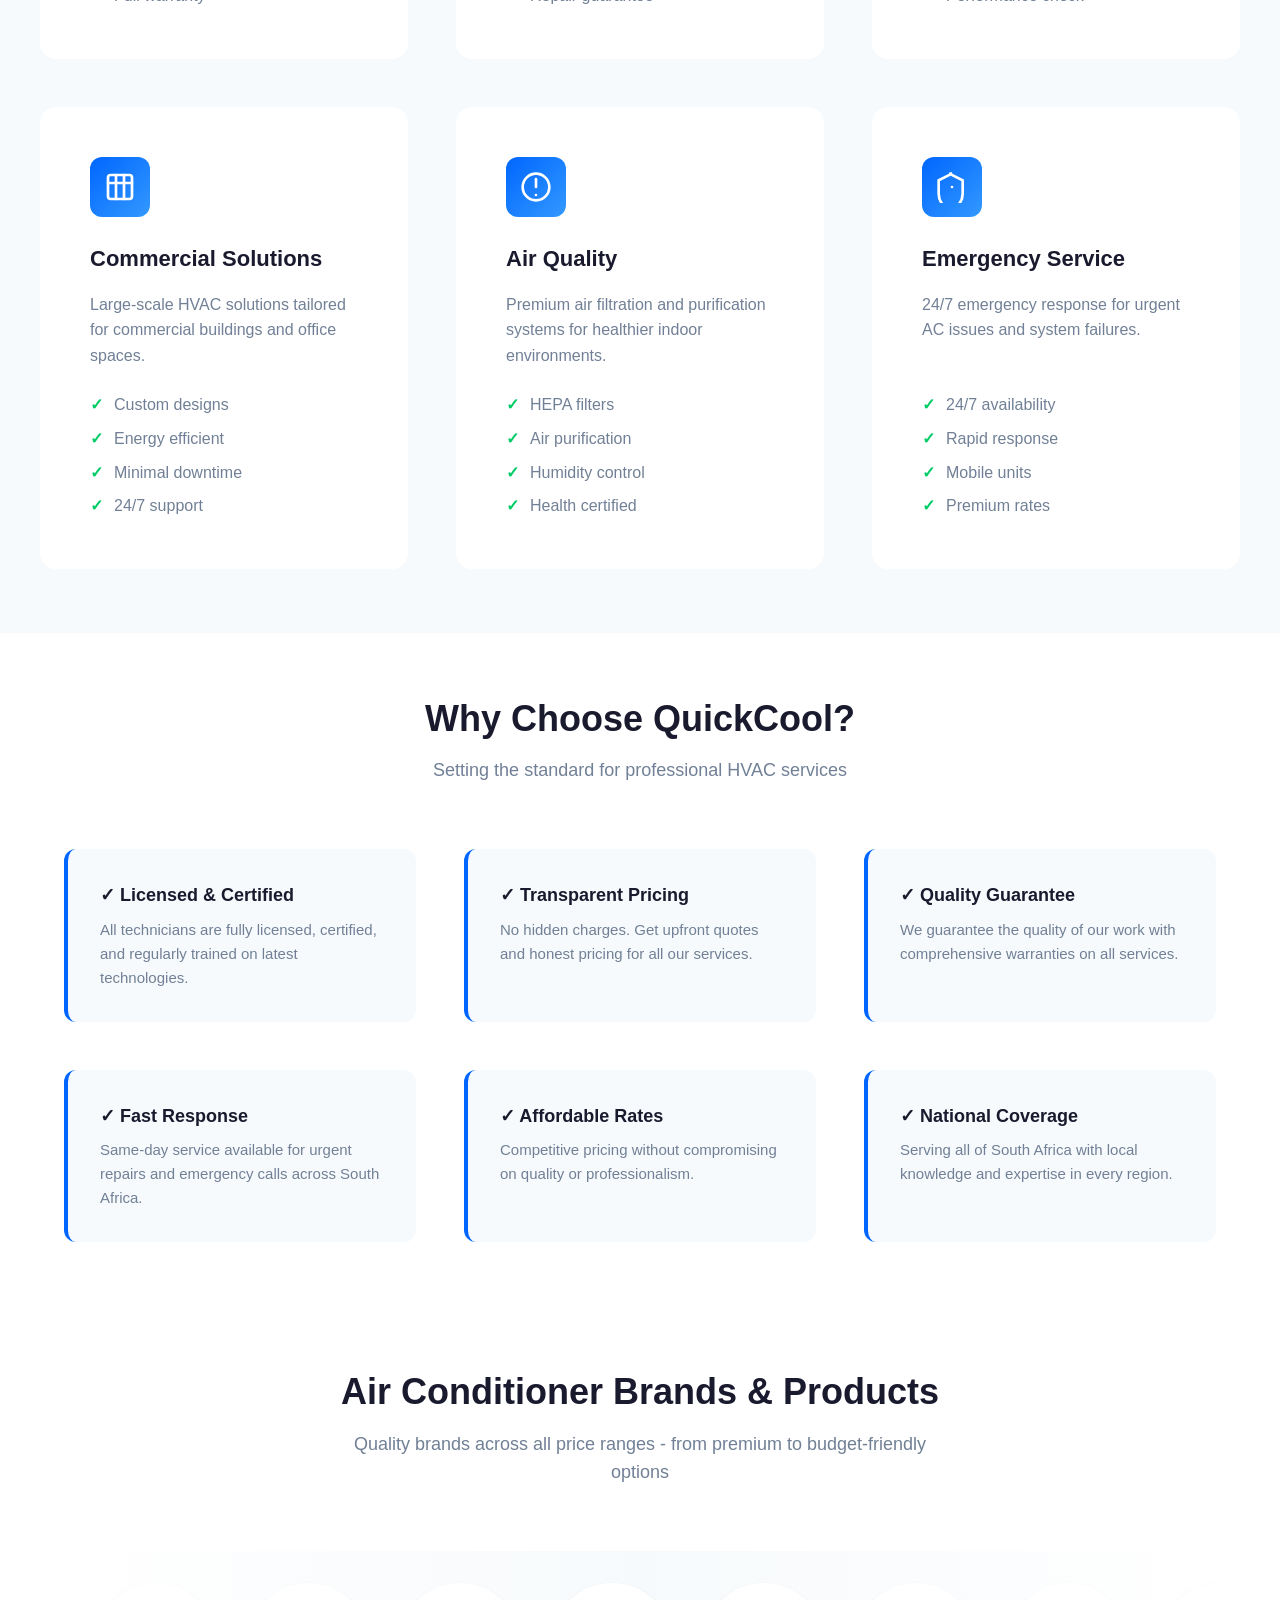
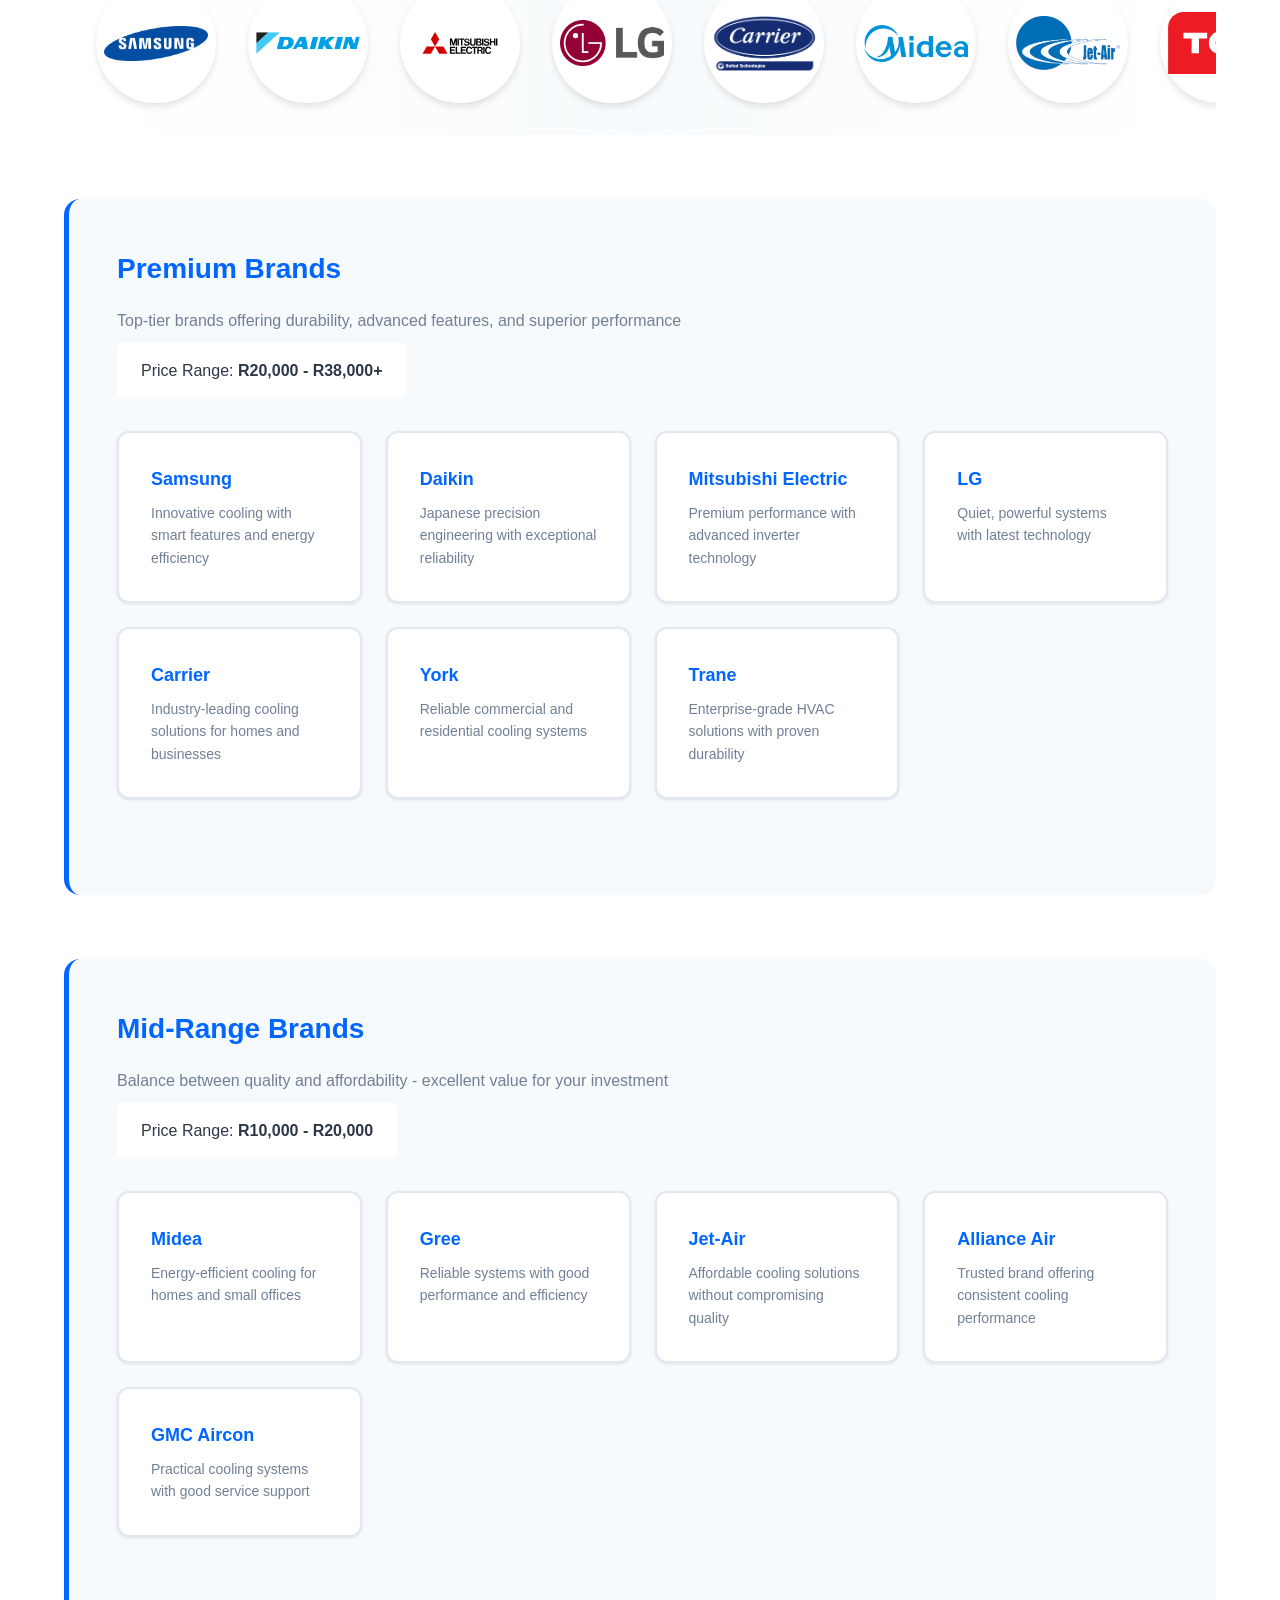
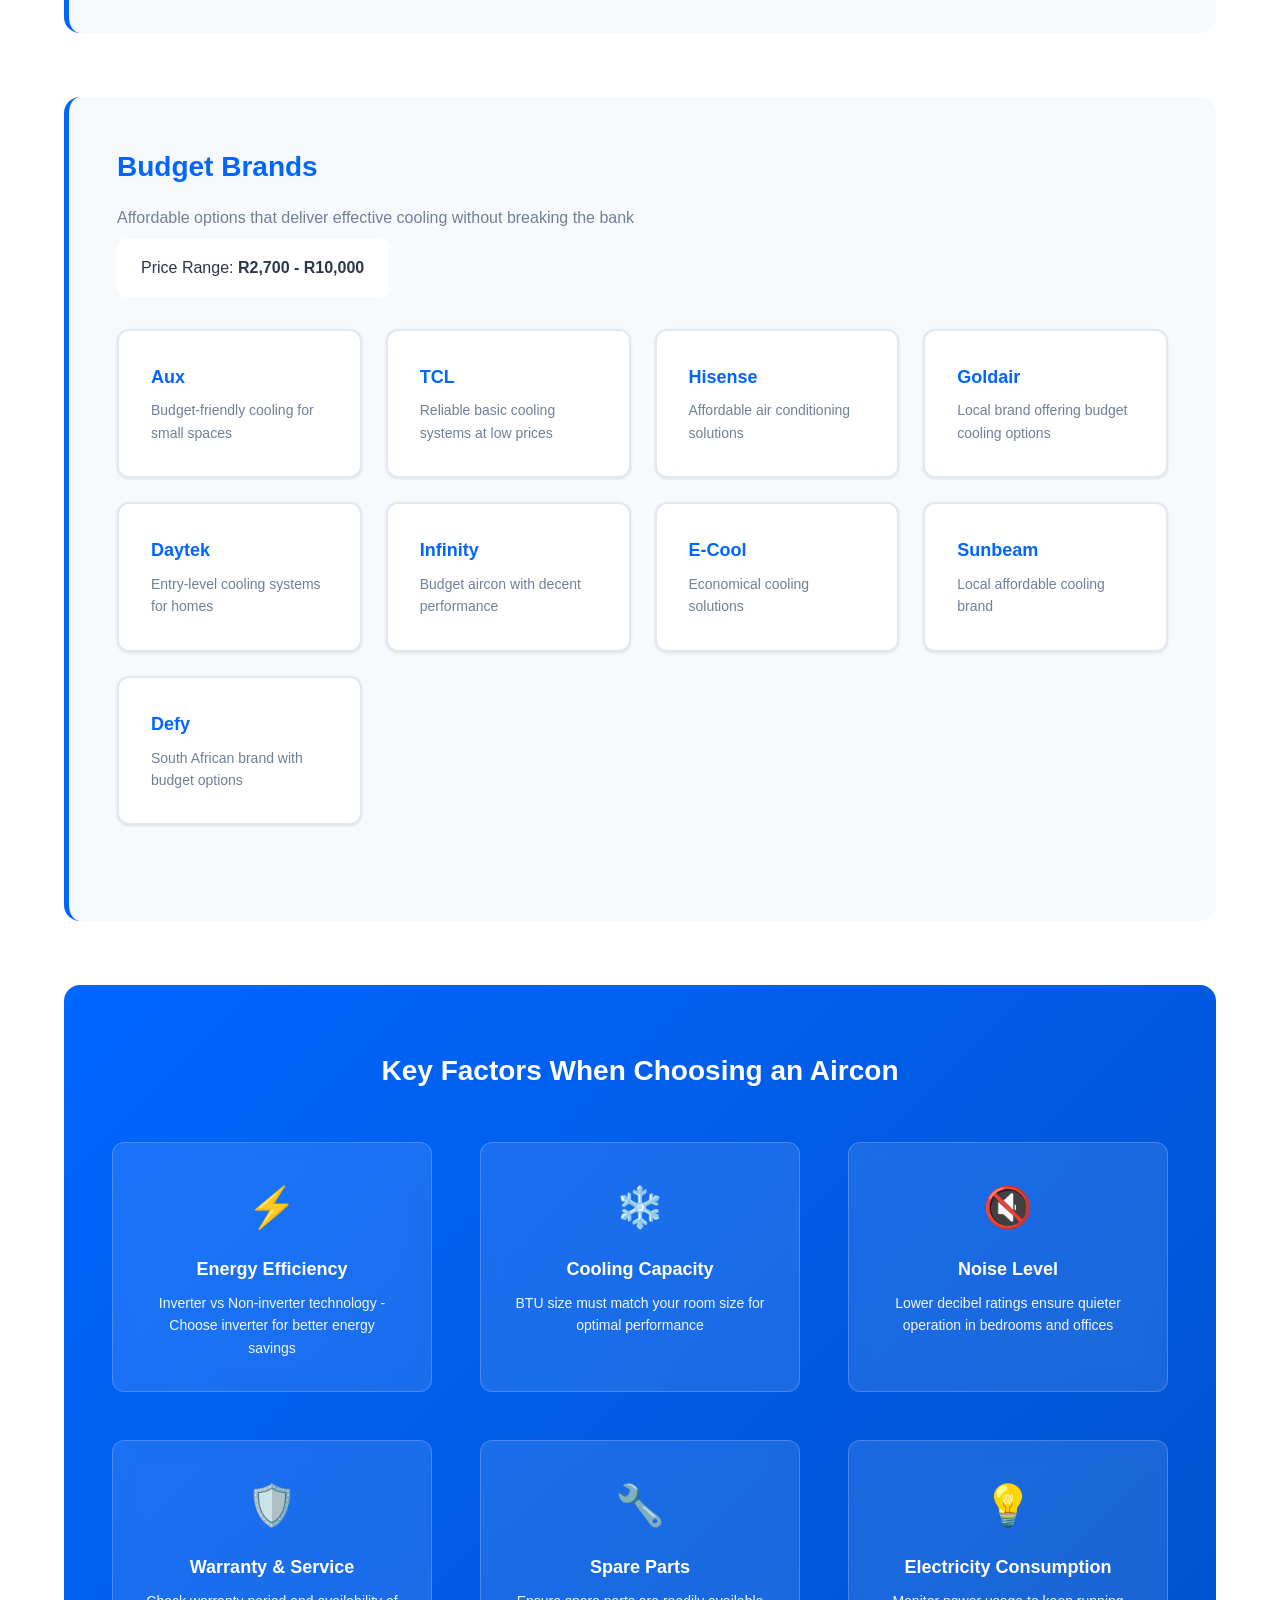
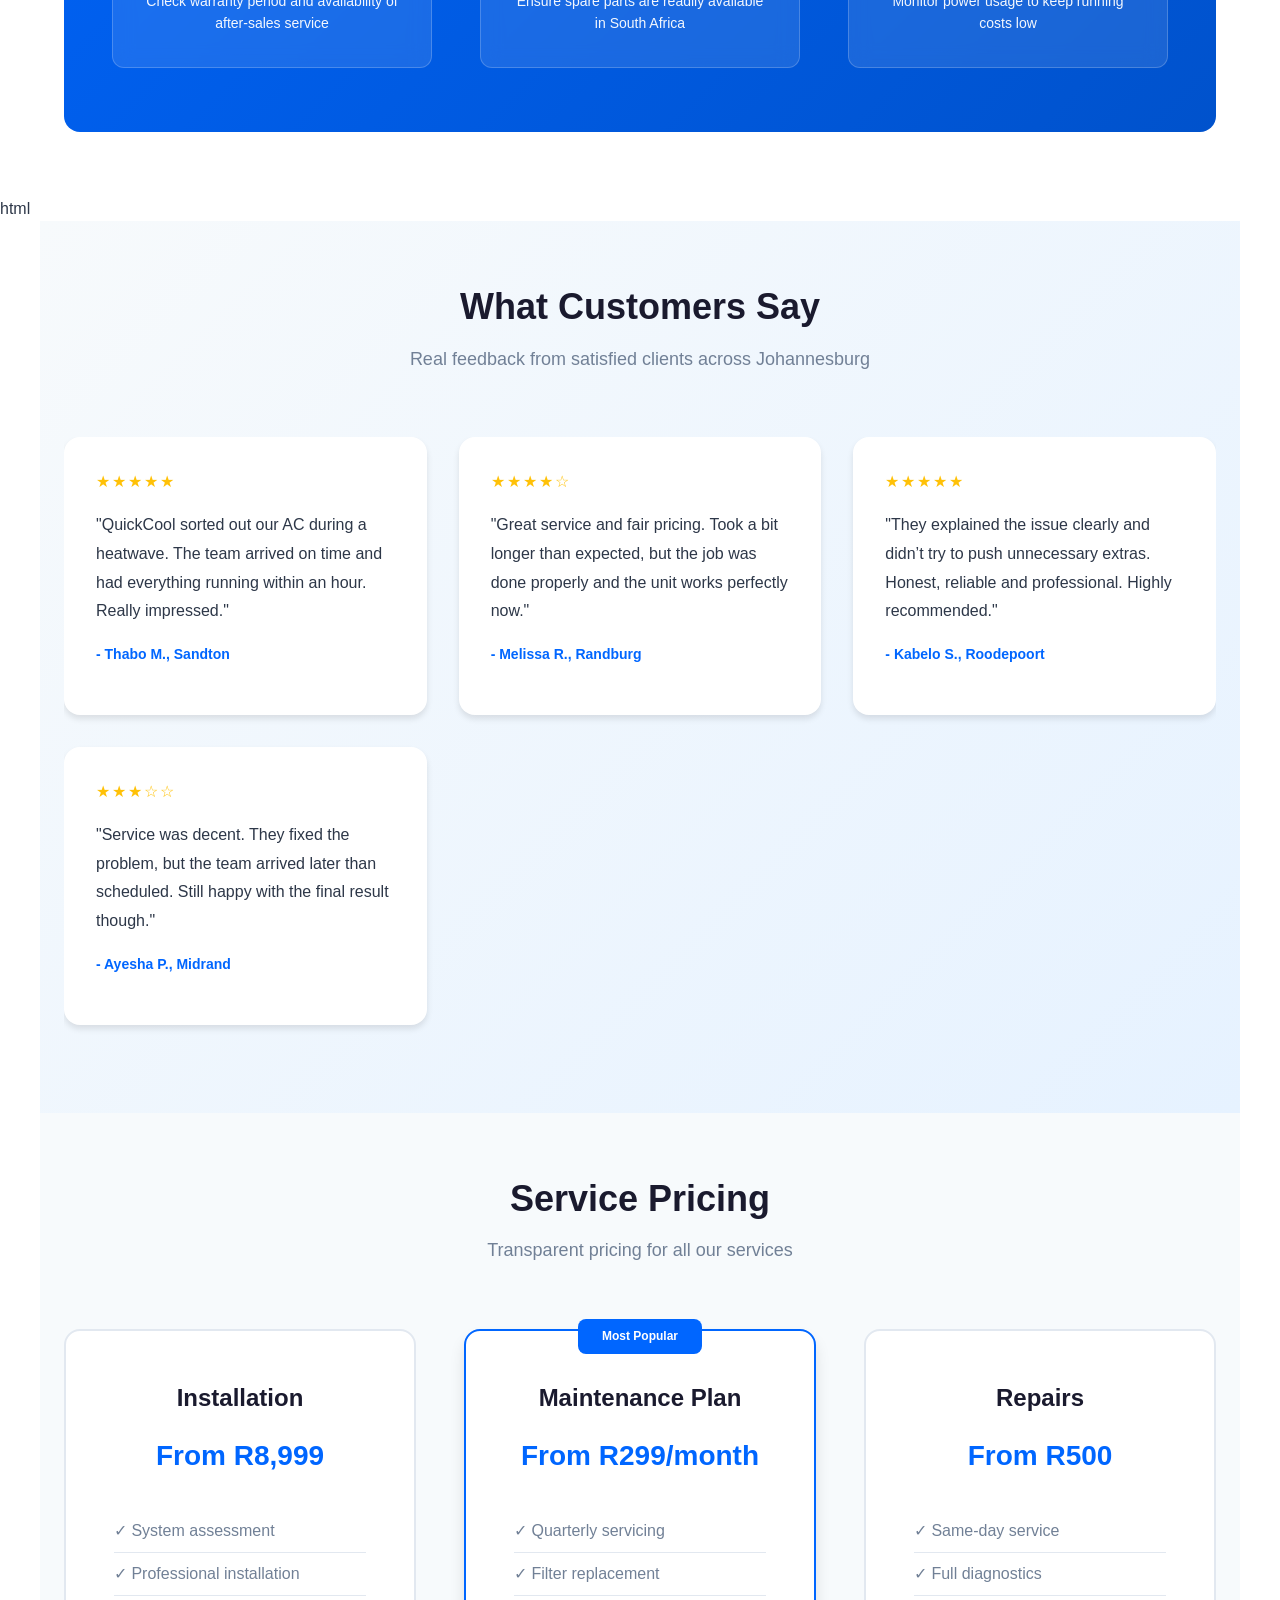
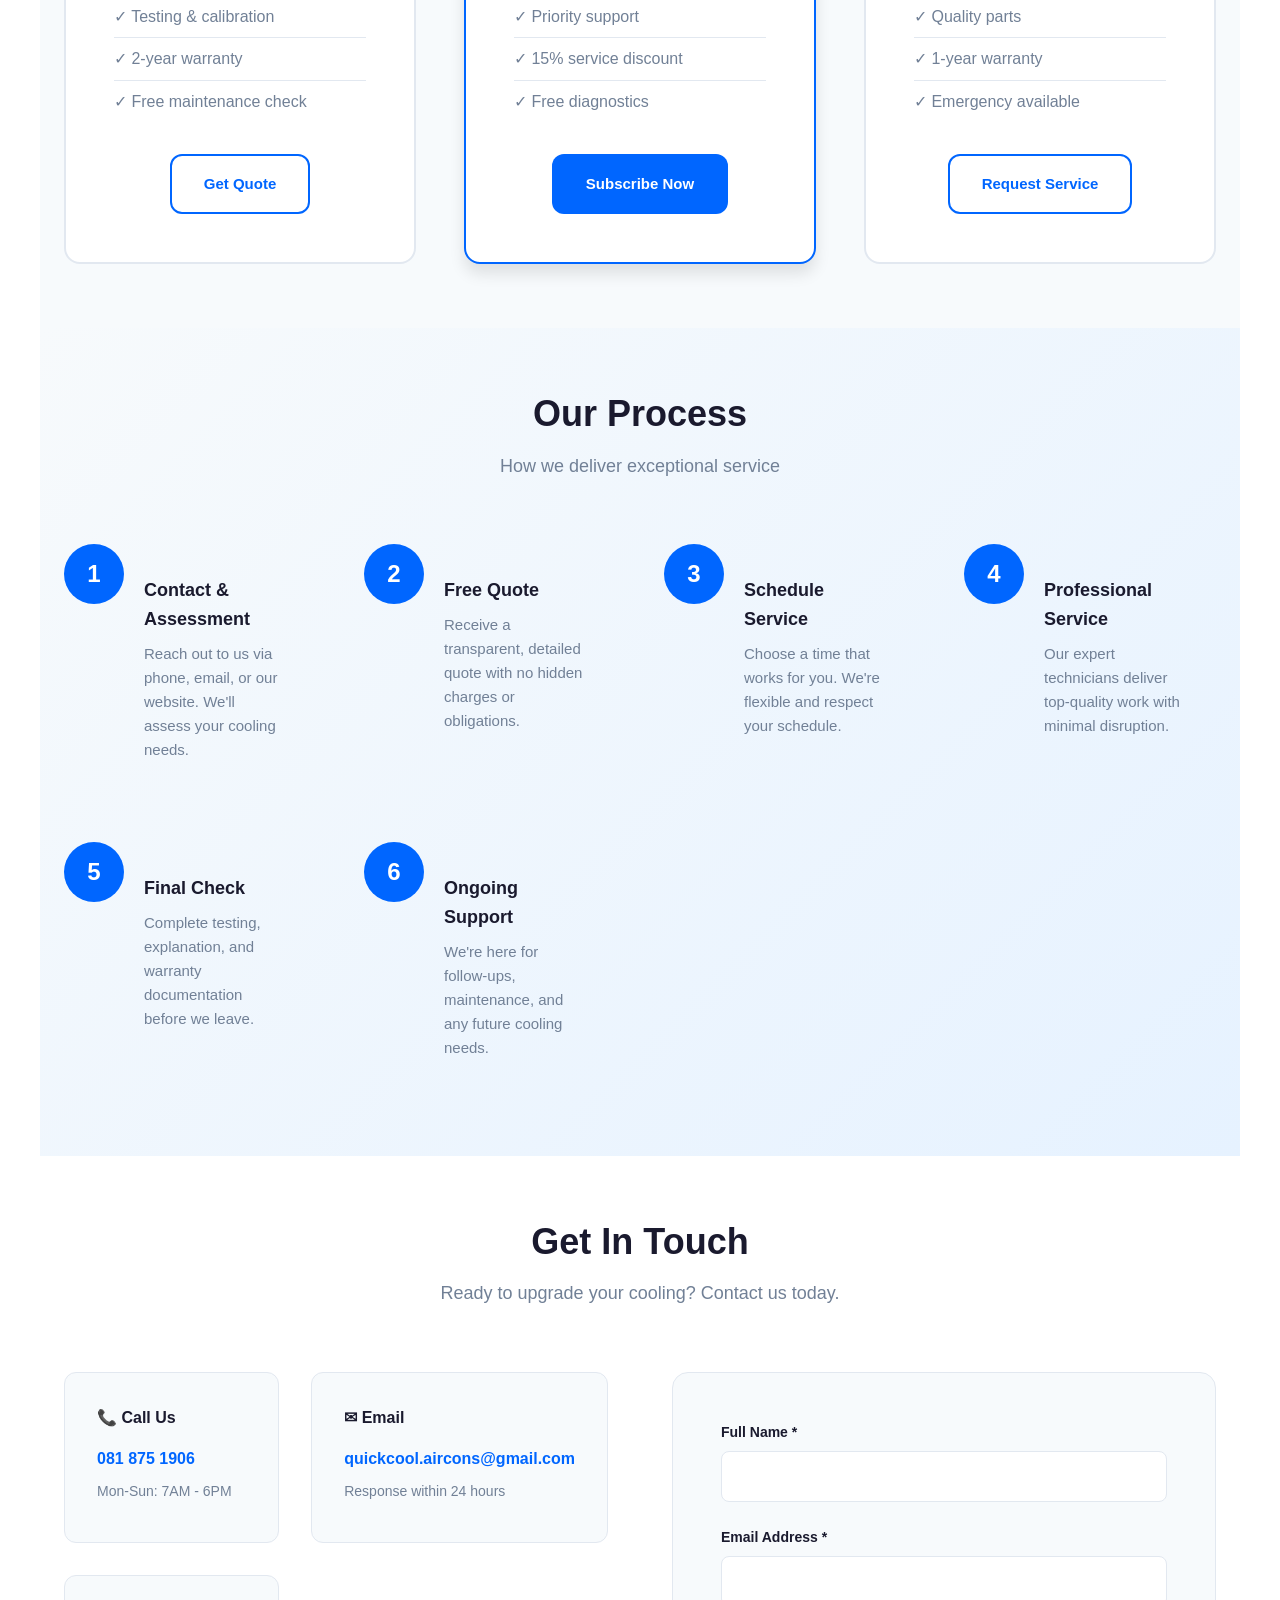
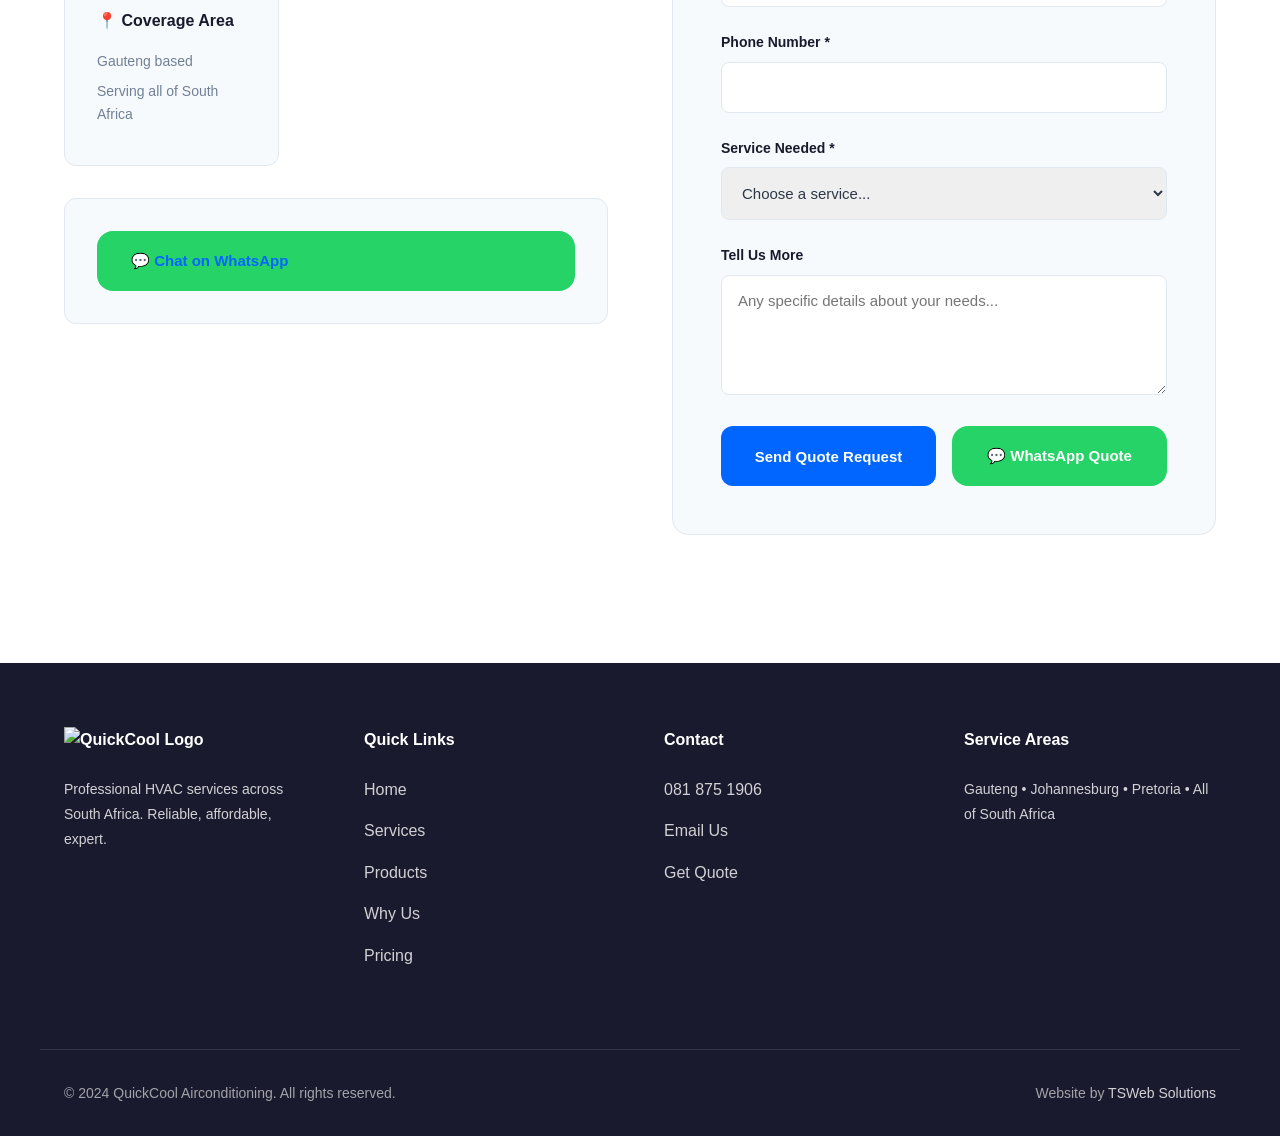
==== commit 337c3909: "Update index.html" ====
--- a/index.html
+++ b/index.html
@@ -706,7 +706,7 @@
     <footer class="footer">
         <div class="footer-content">
             <div class="footer-section">
-                <h4>QuickCool</h4>
+                 <h4><img src="./Main Logo.jpg" alt="QuickCool Logo" class="footer-logo"></h4>
                 <p>Professional HVAC services across South Africa. Reliable, affordable, expert.</p>
             </div>
 
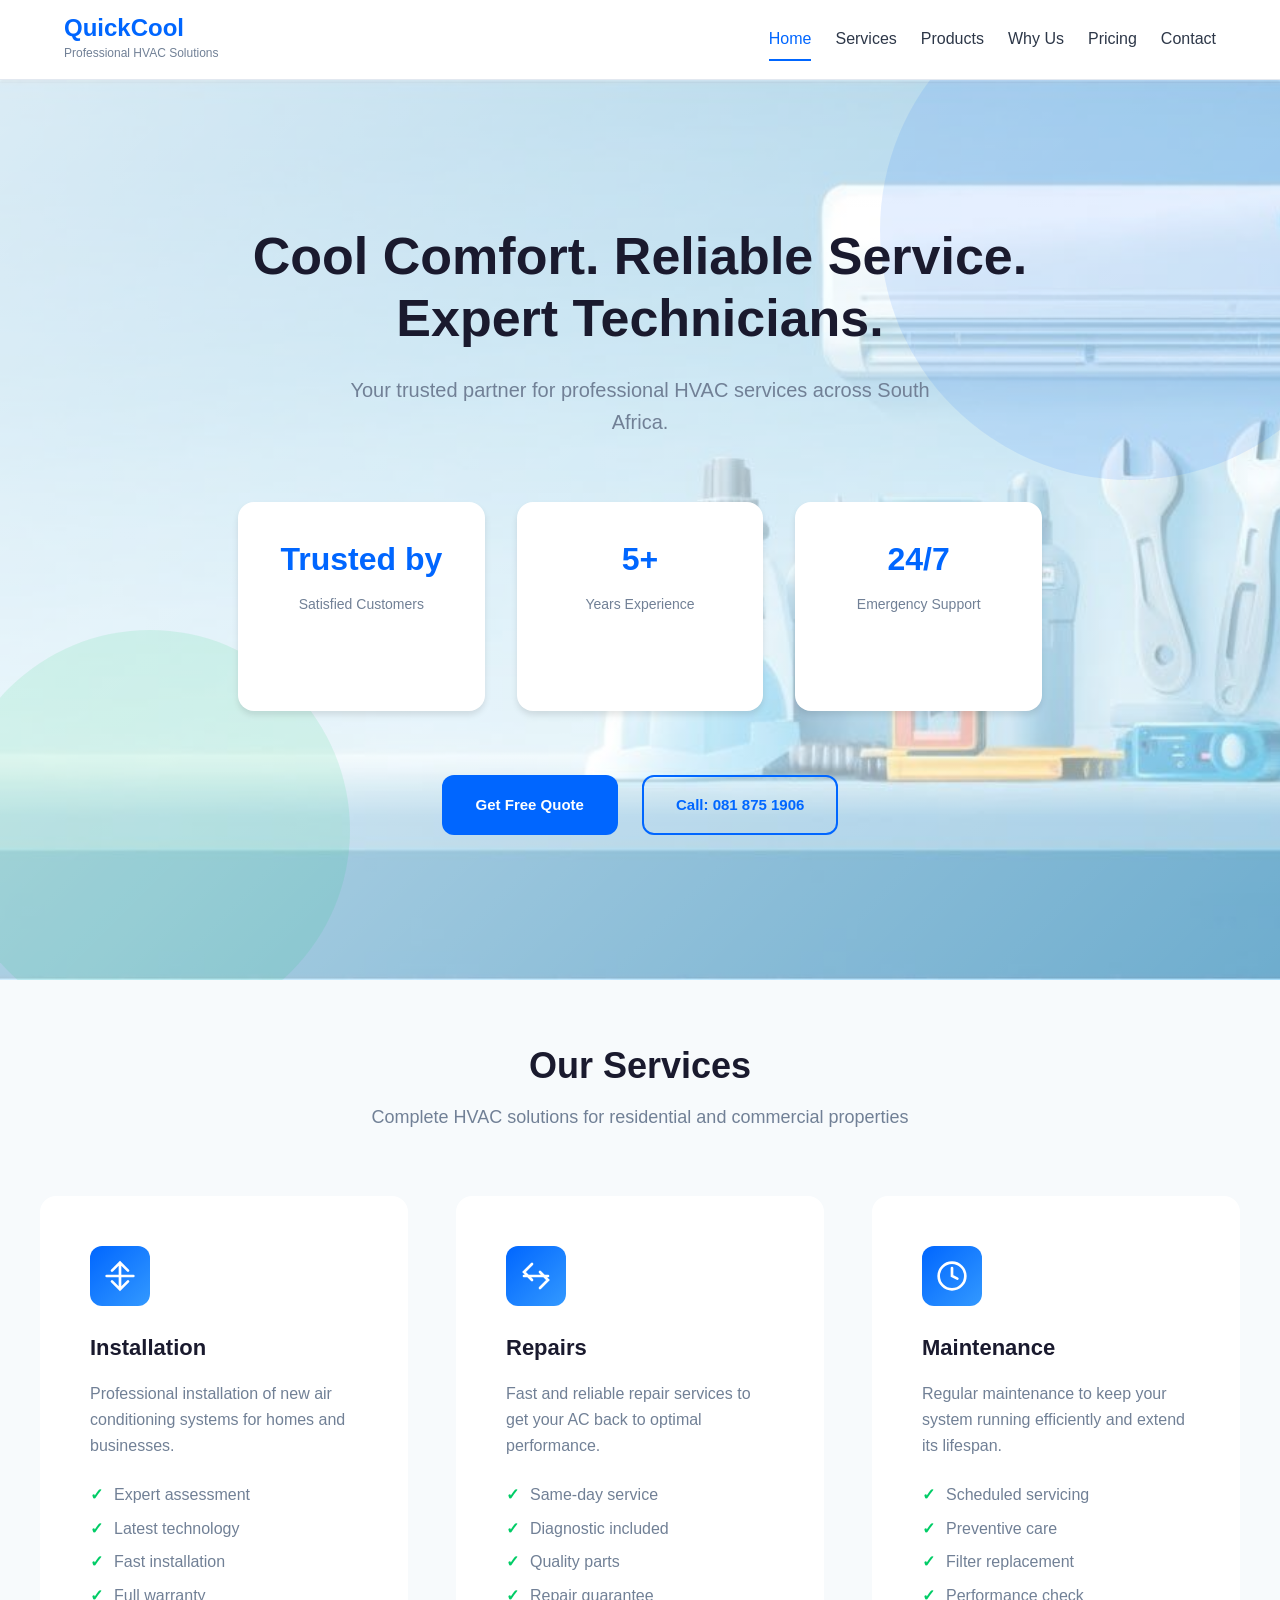
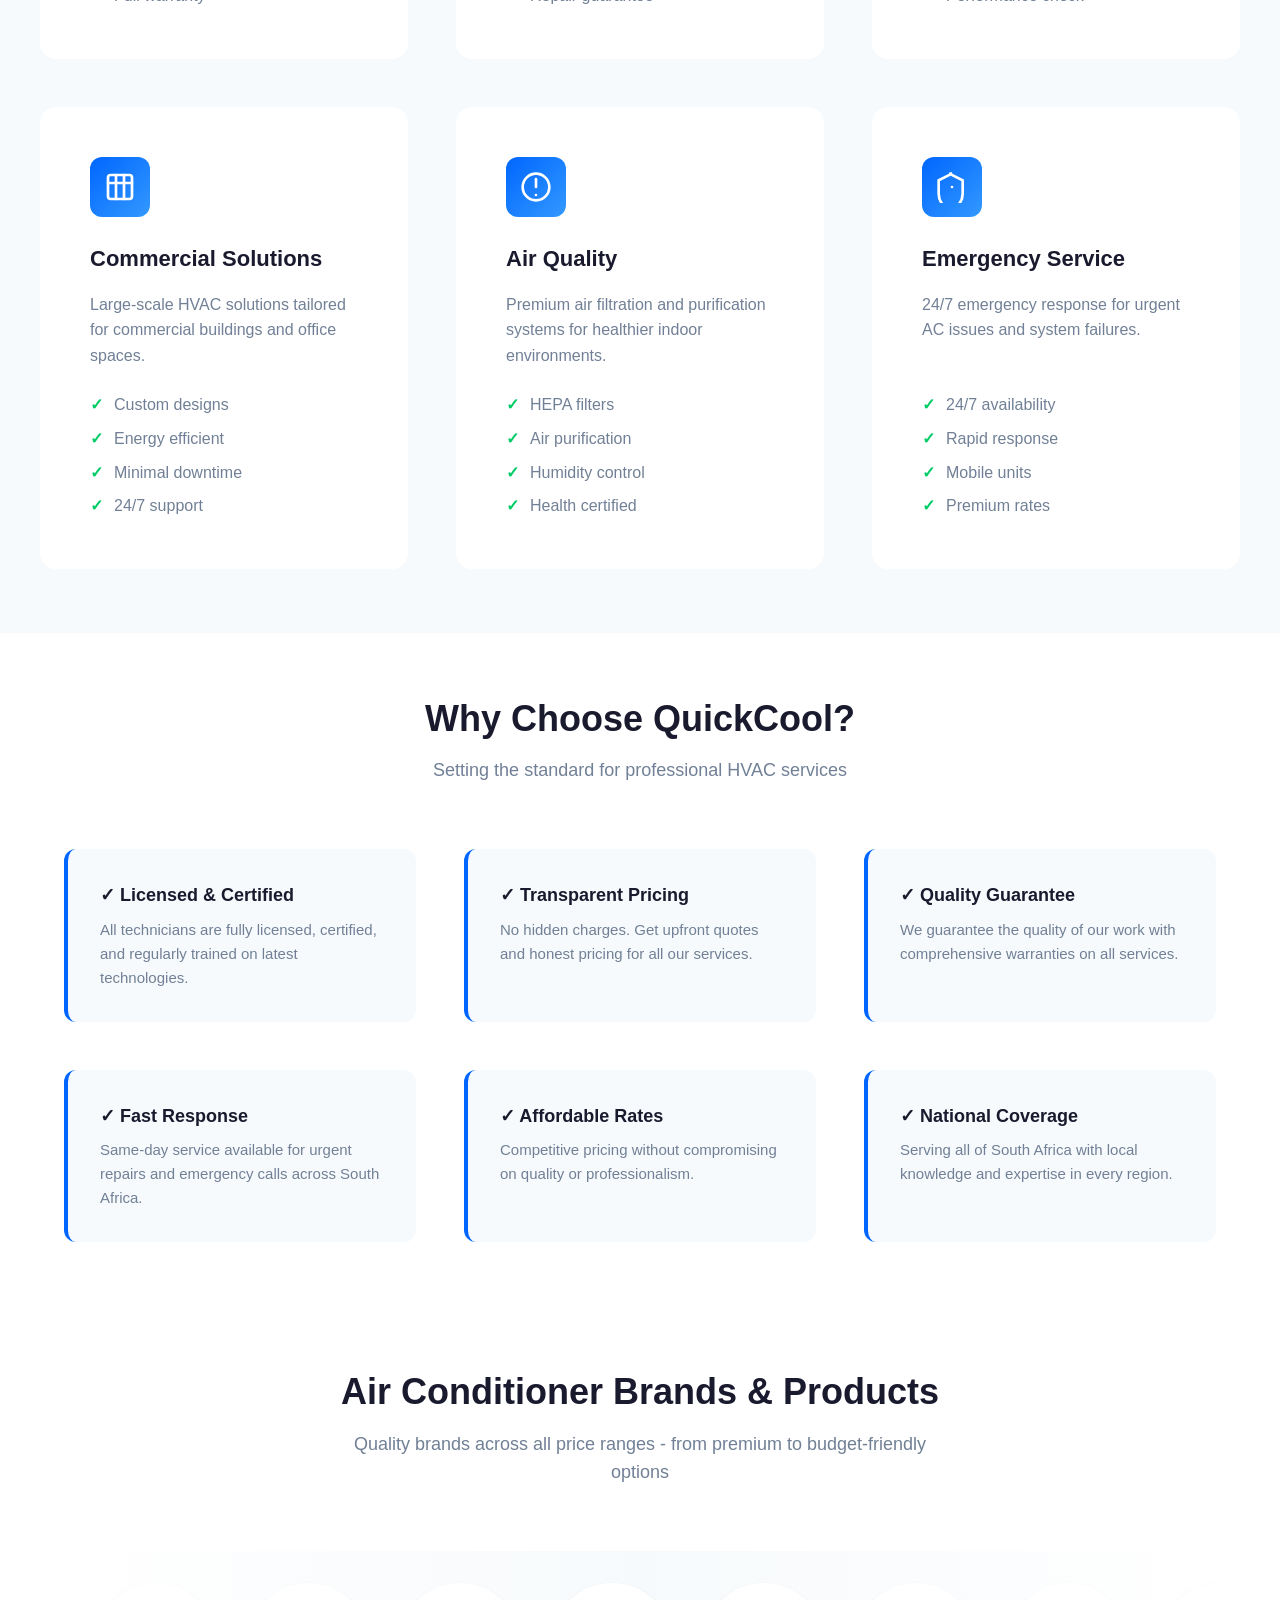
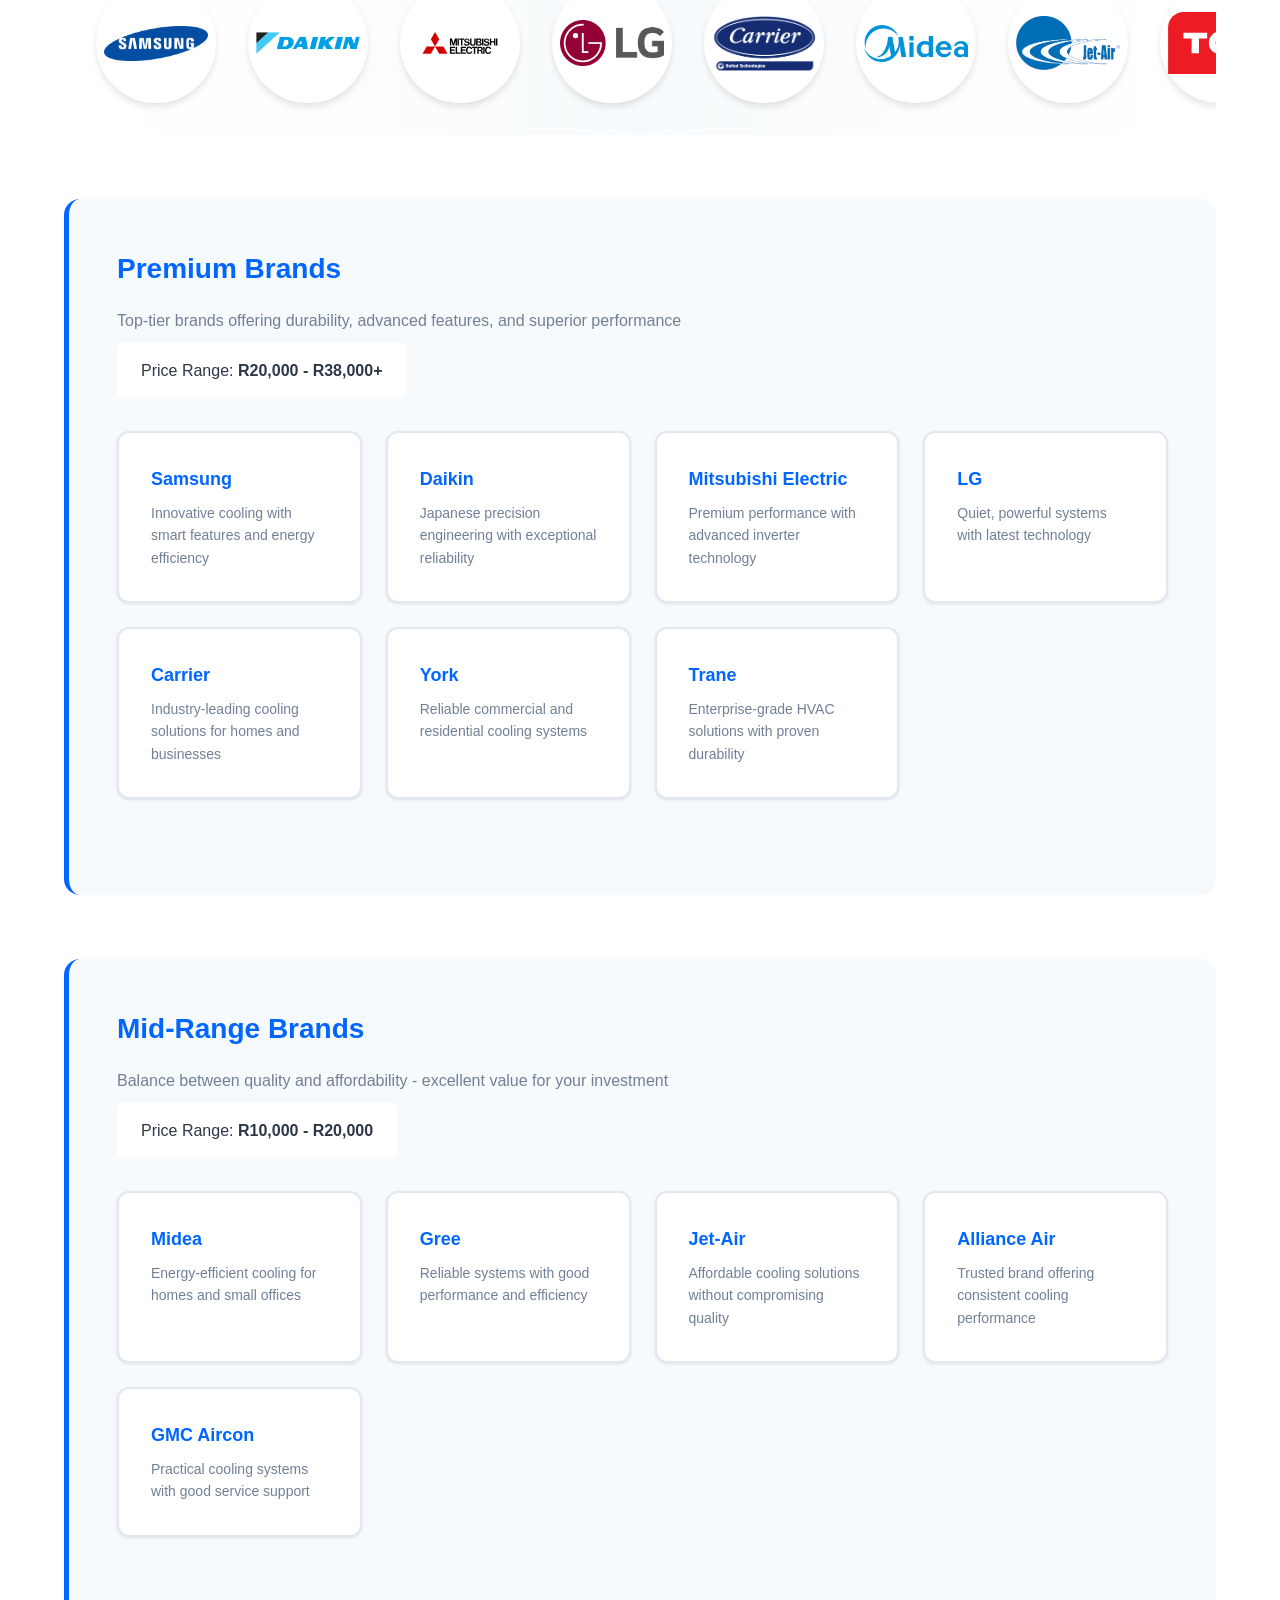
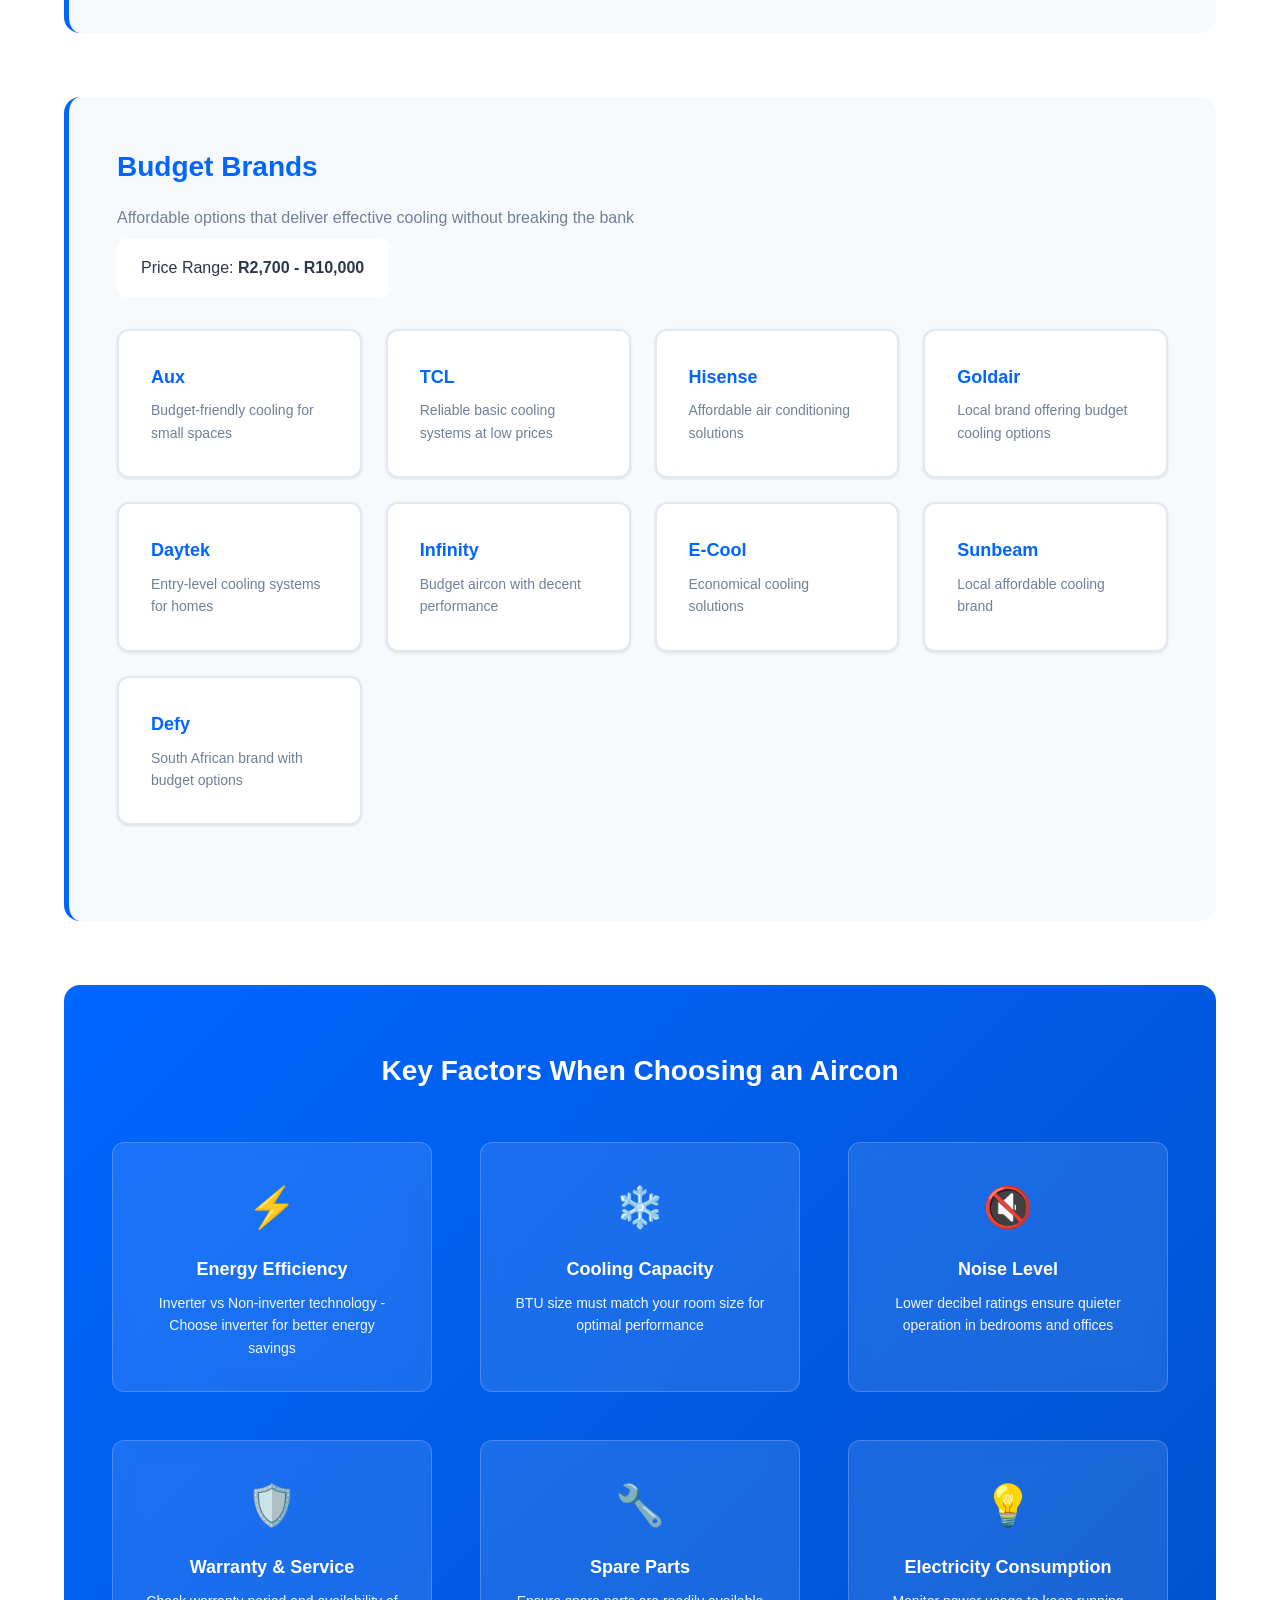
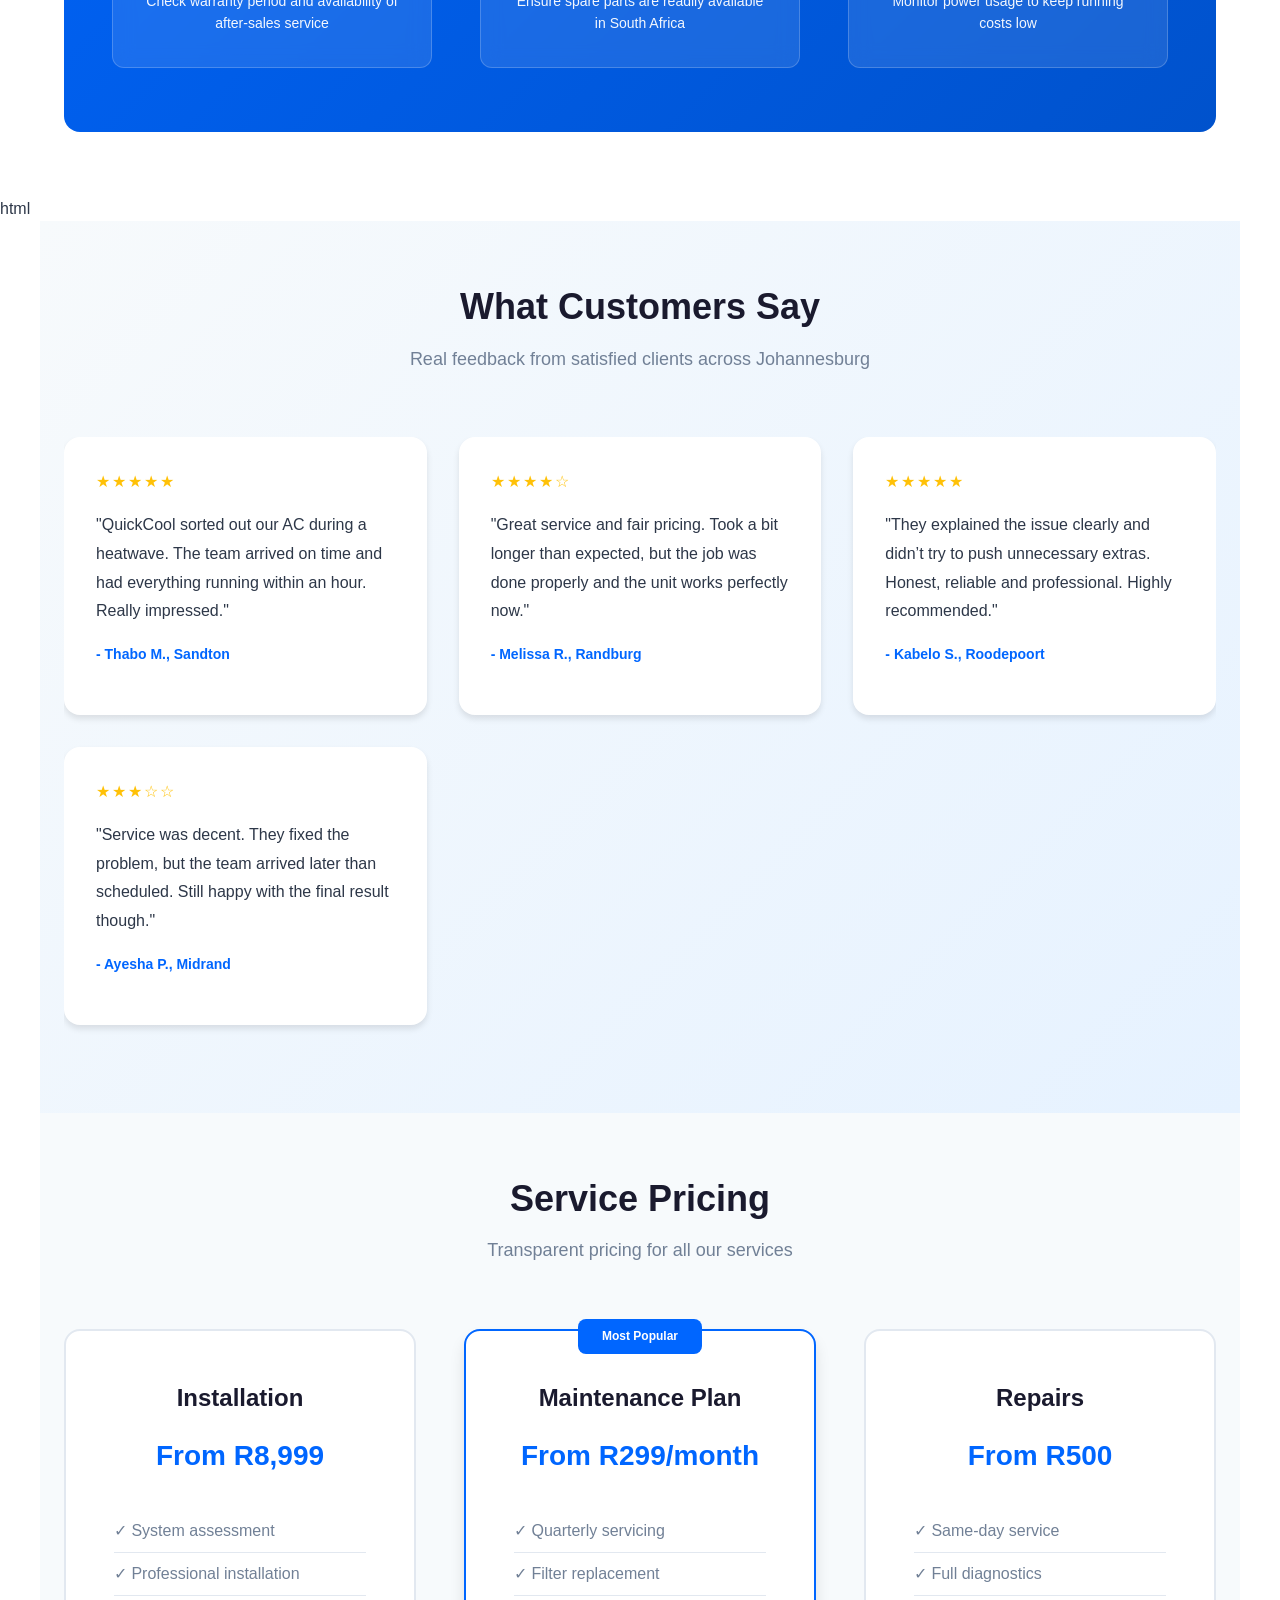
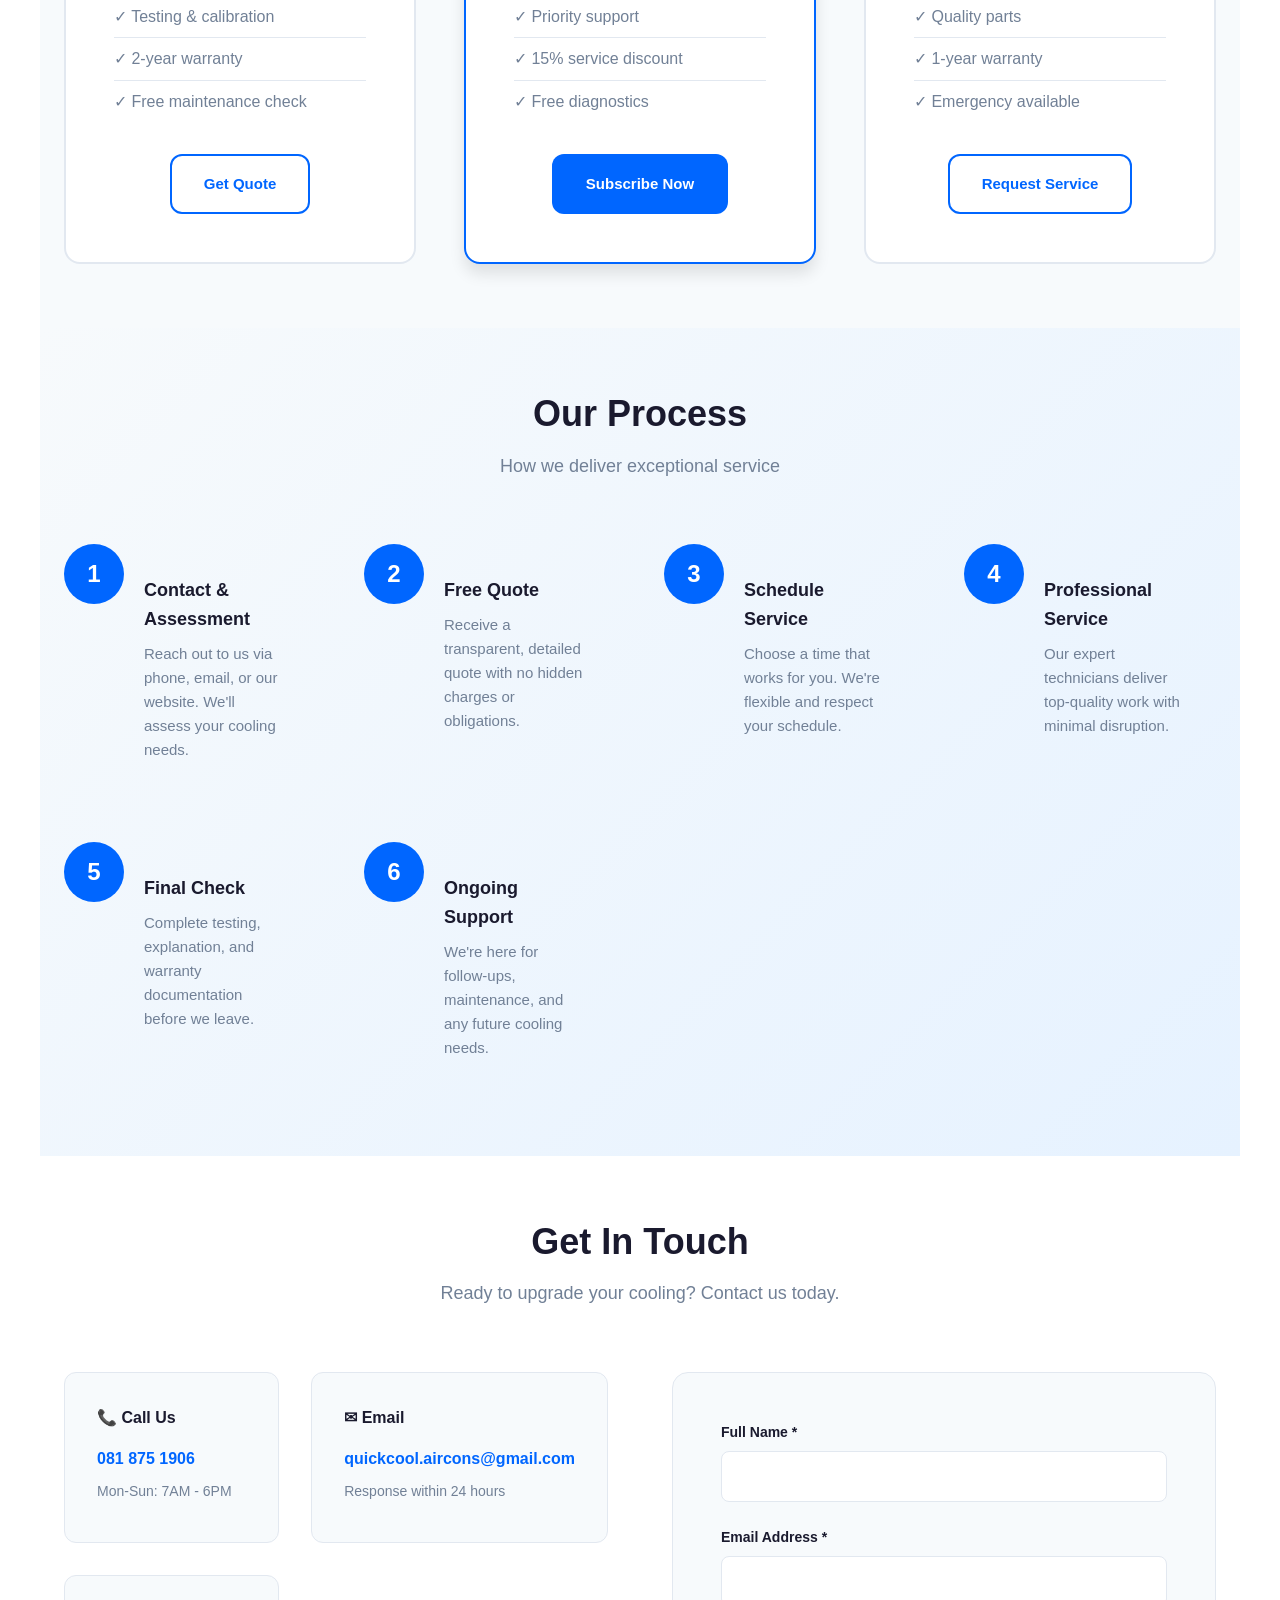
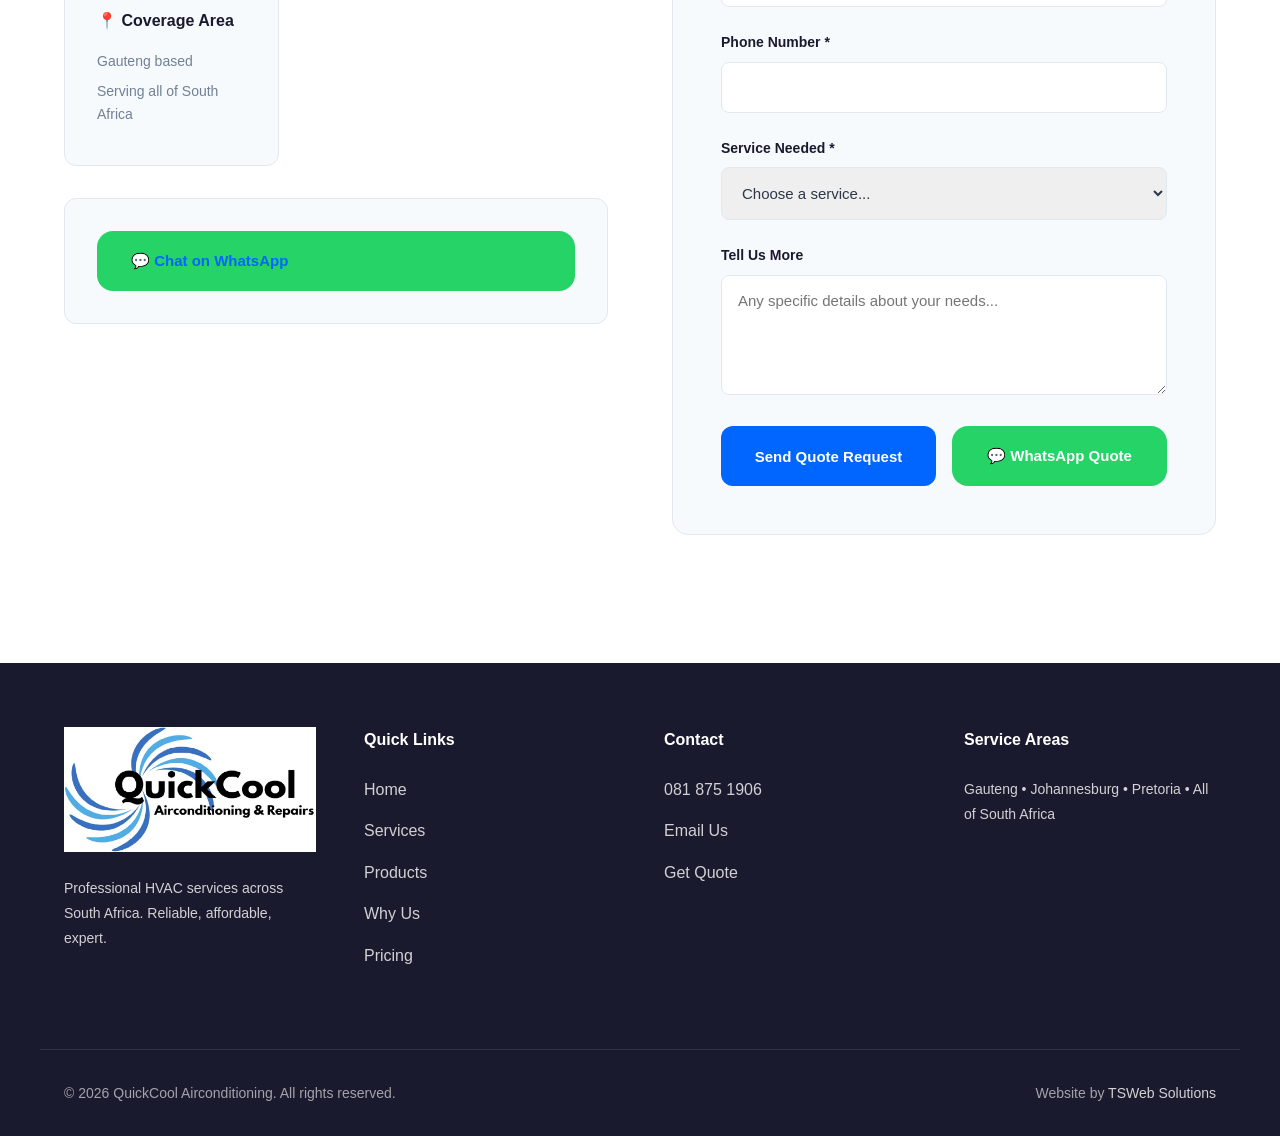
==== commit d9e17fc2: "Update index.html" ====
--- a/index.html
+++ b/index.html
@@ -737,8 +737,8 @@
         </div>
 
         <div class="footer-bottom">
-            <p>&copy; 2024 QuickCool Airconditioning. All rights reserved.</p>
-            <p class="credit">Website by <a href="https://tswebsolutions.co.za" target="_blank" rel="noopener noreferrer">TSWeb Solutions</a></p>
+            <p>&copy; 2026 QuickCool Airconditioning. All rights reserved.</p>
+            <p class="credit">Website by <a href="https://.co.za" target="_blank" rel="noopener noreferrer">TSWeb Solutions</a></p>
         </div>
     </footer>
 
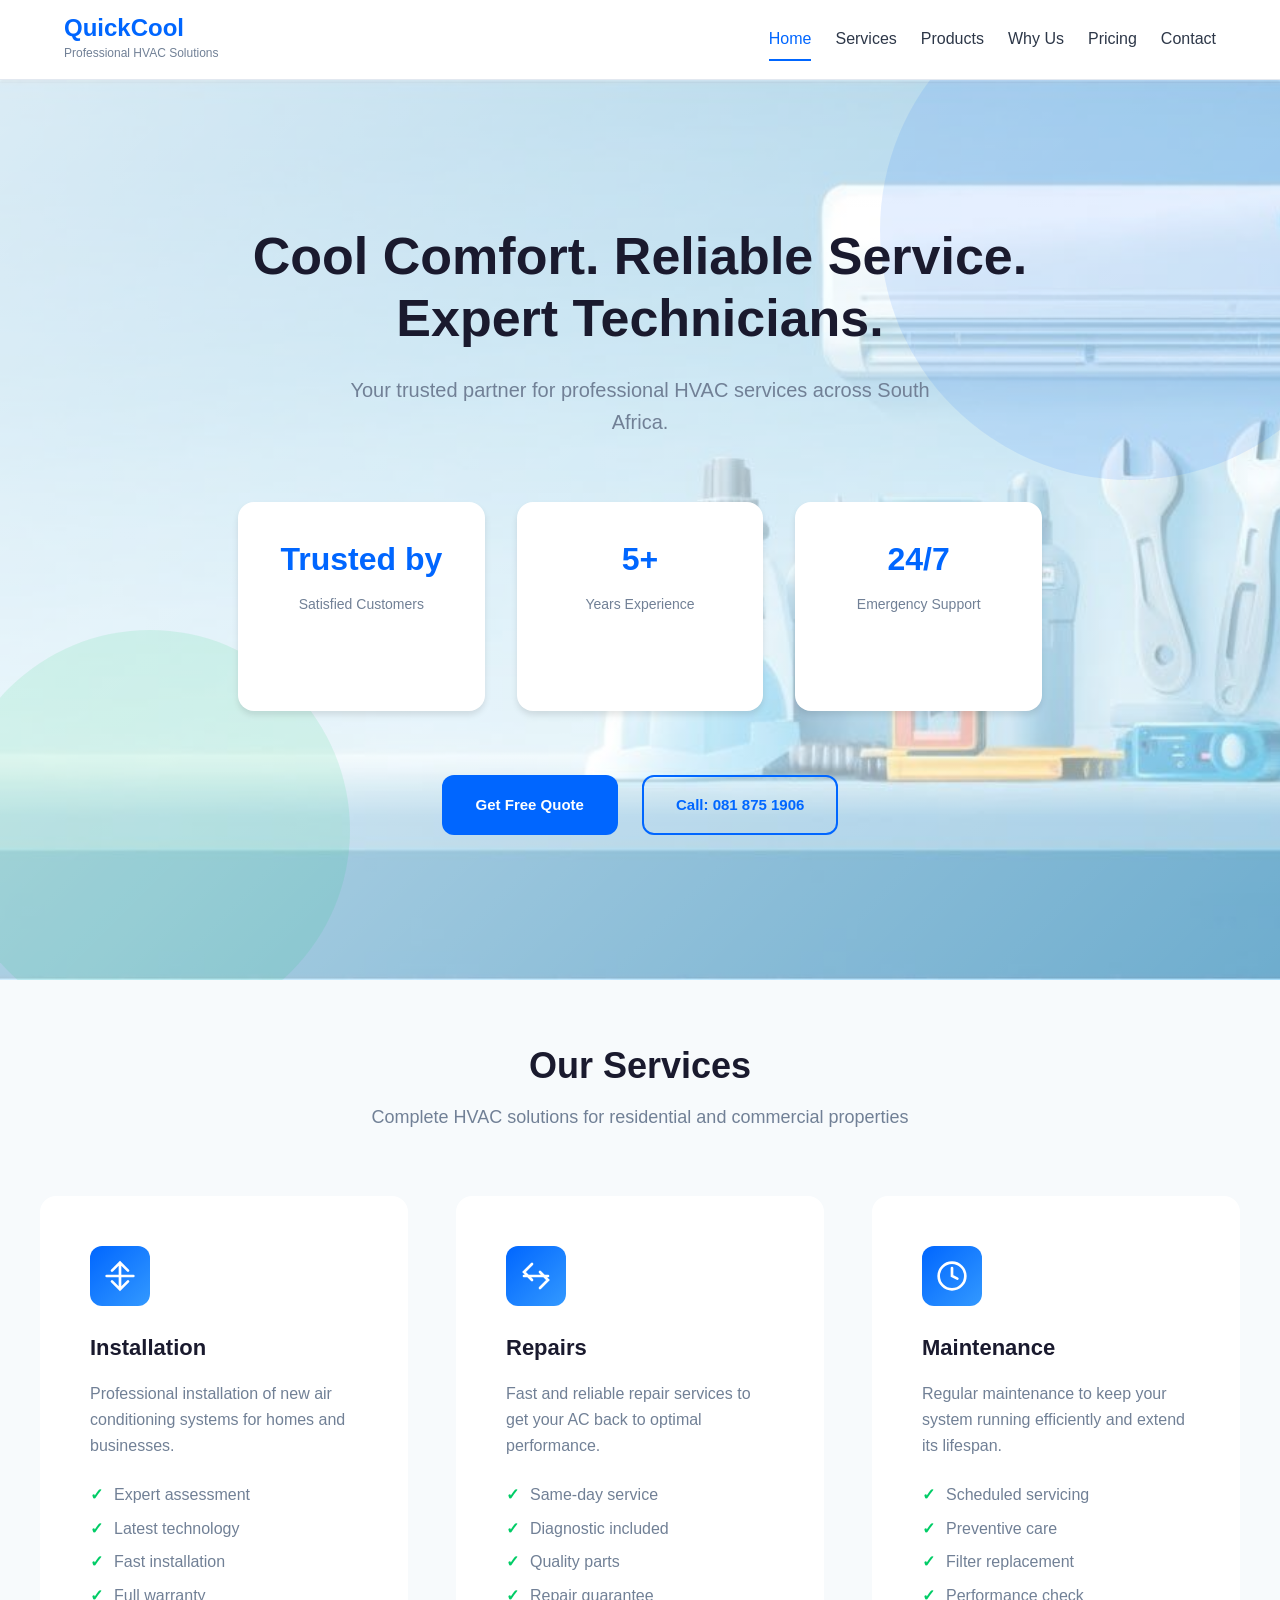
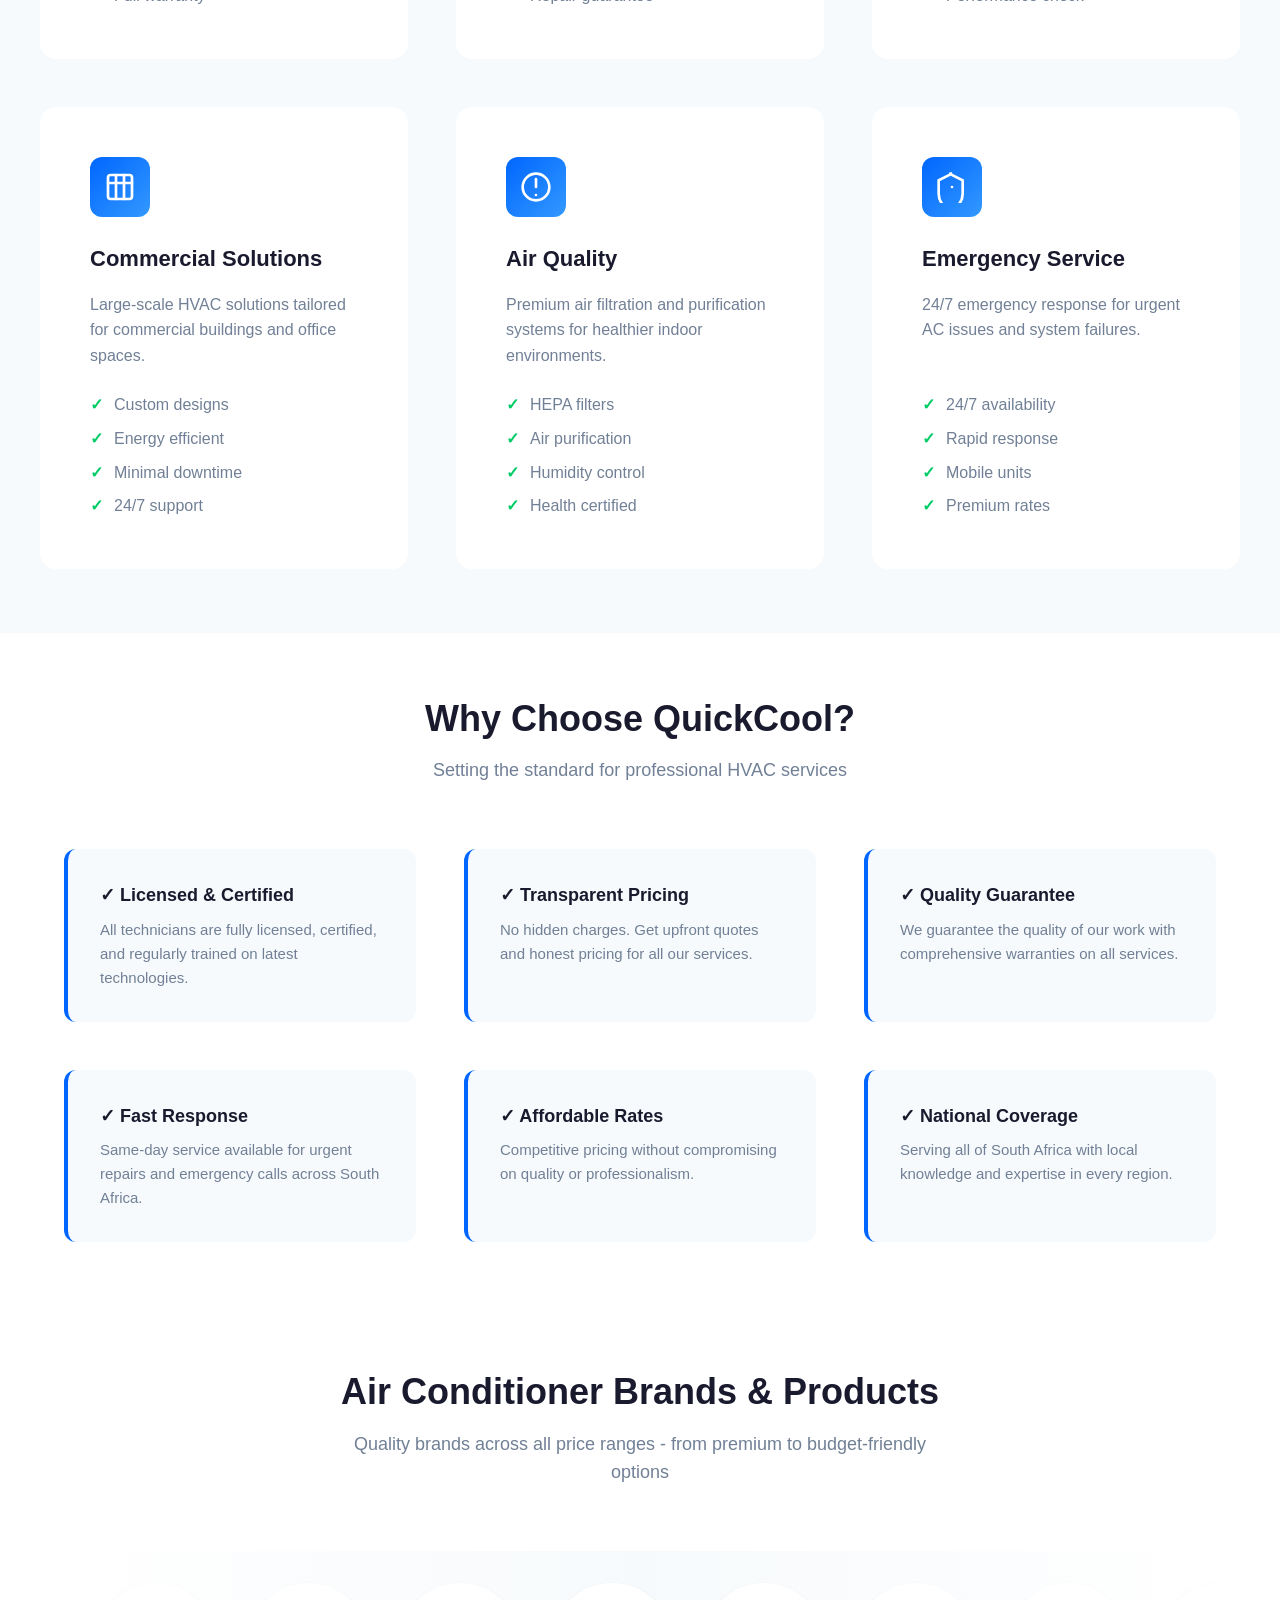
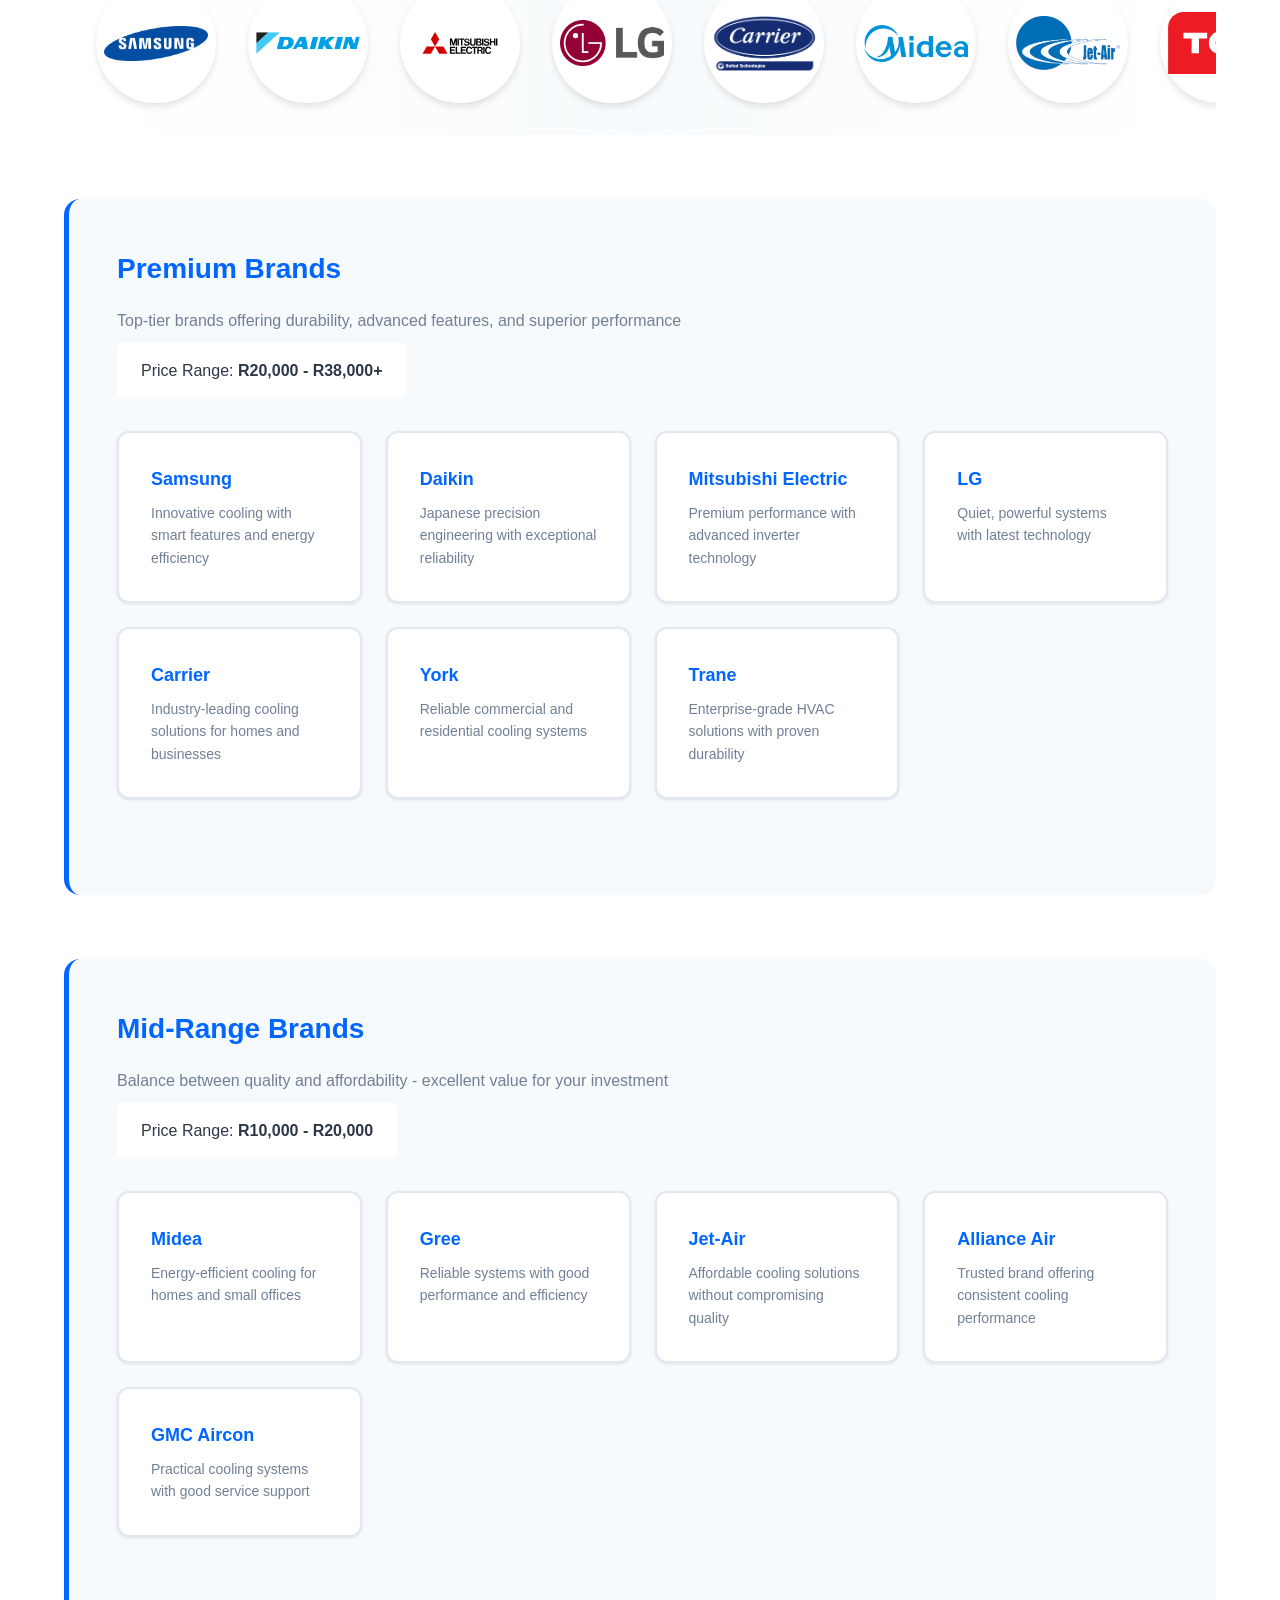
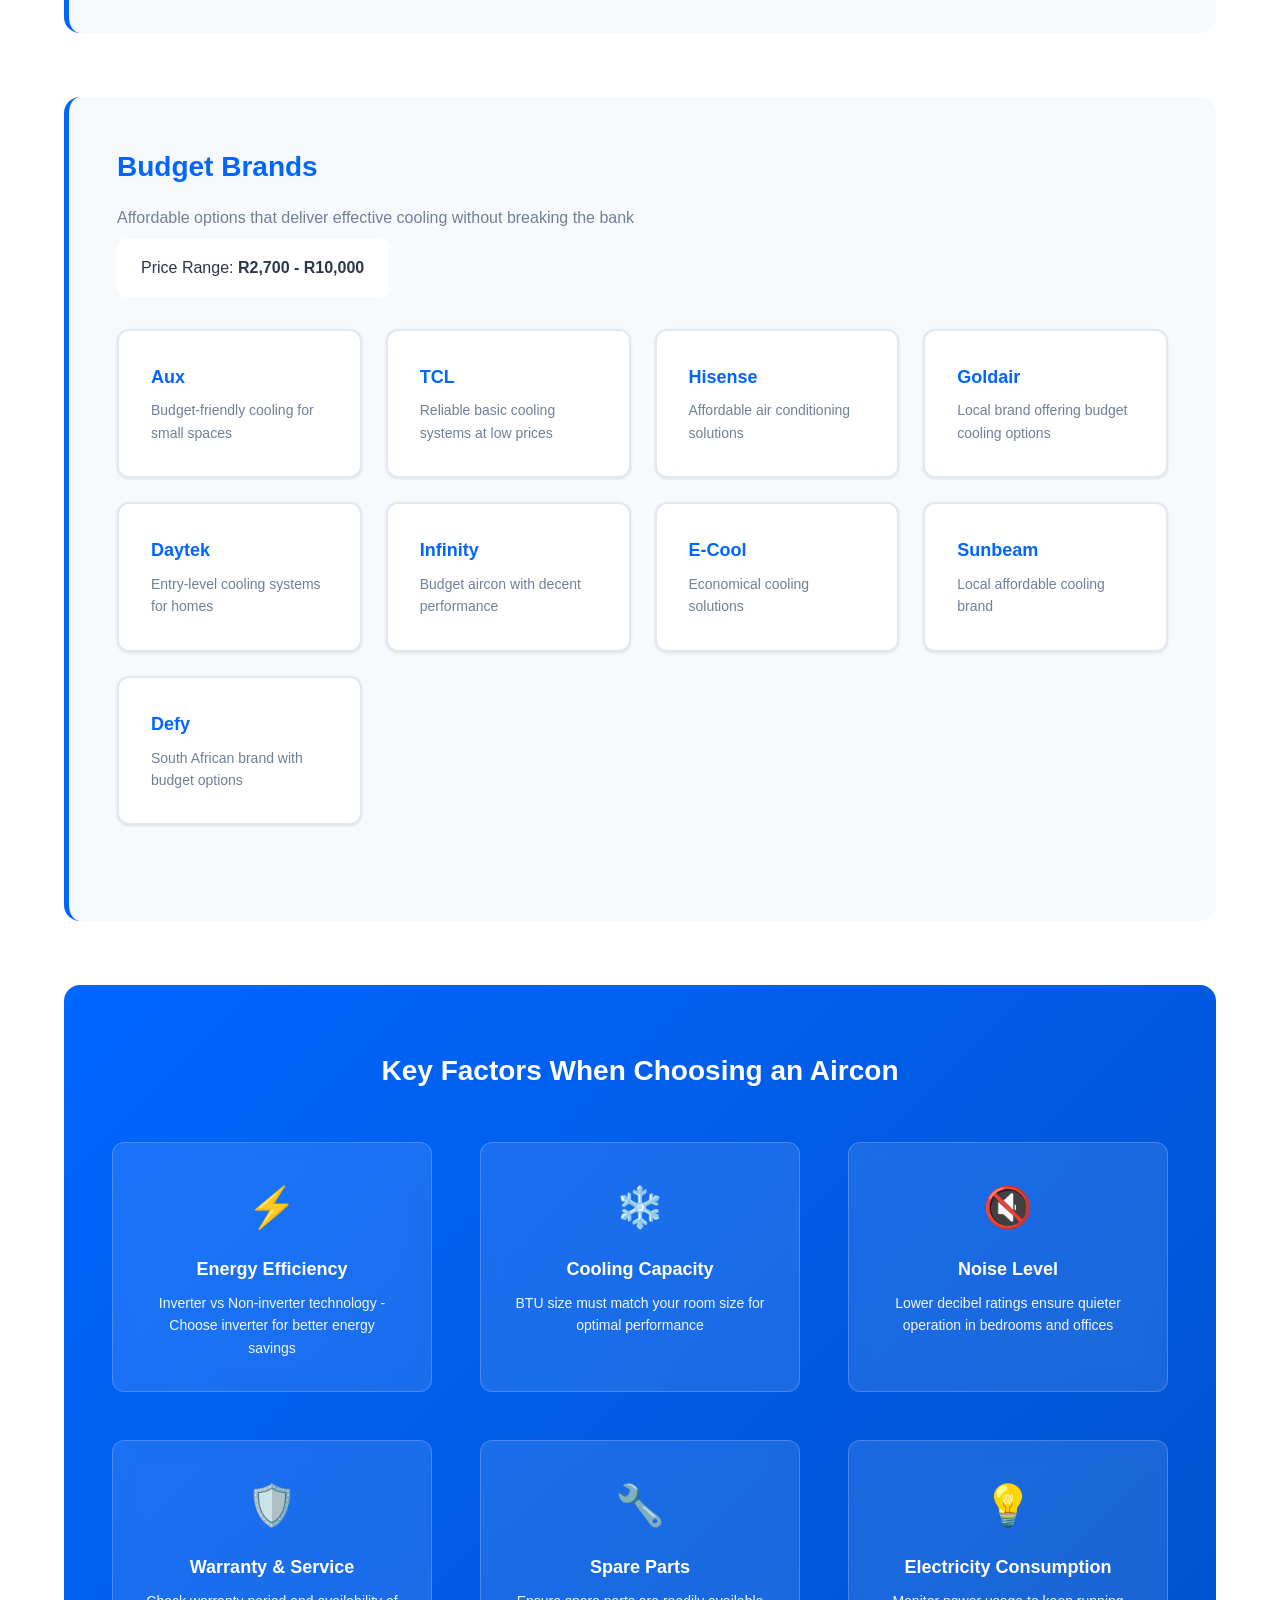
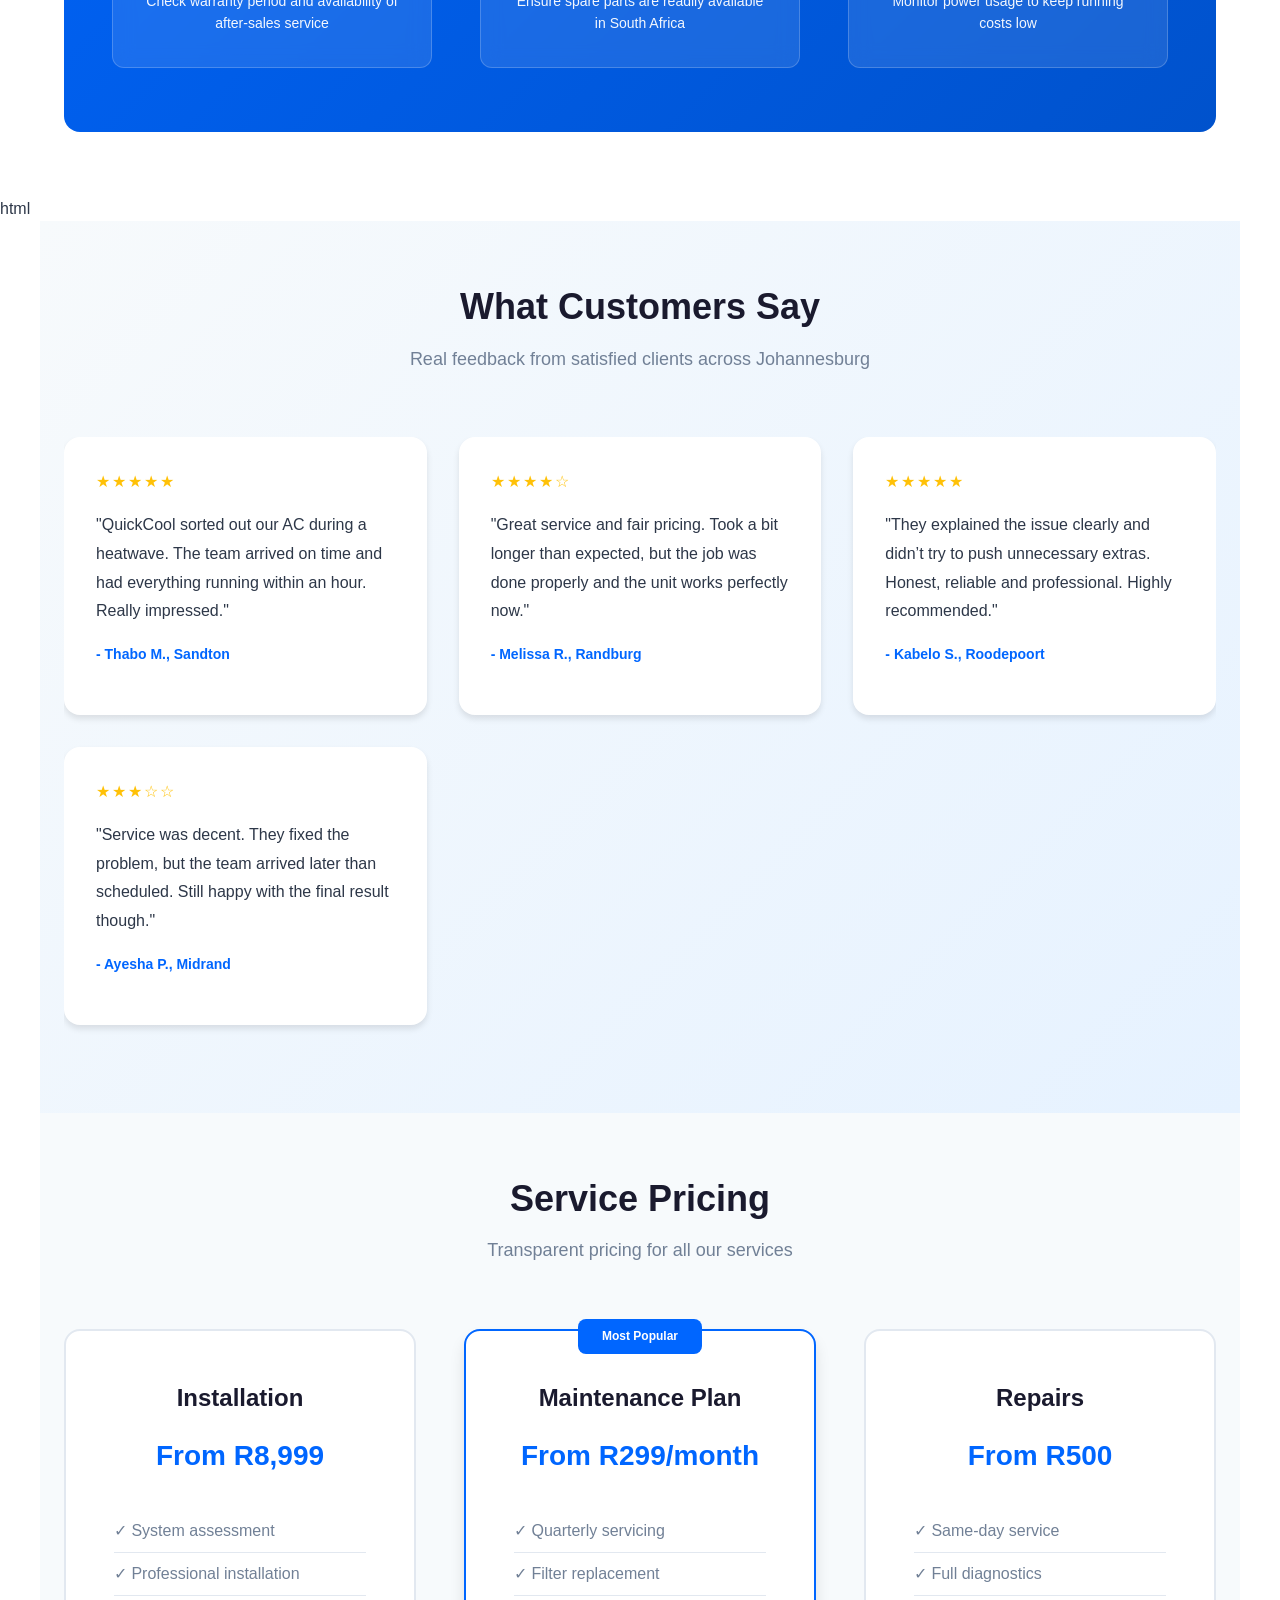
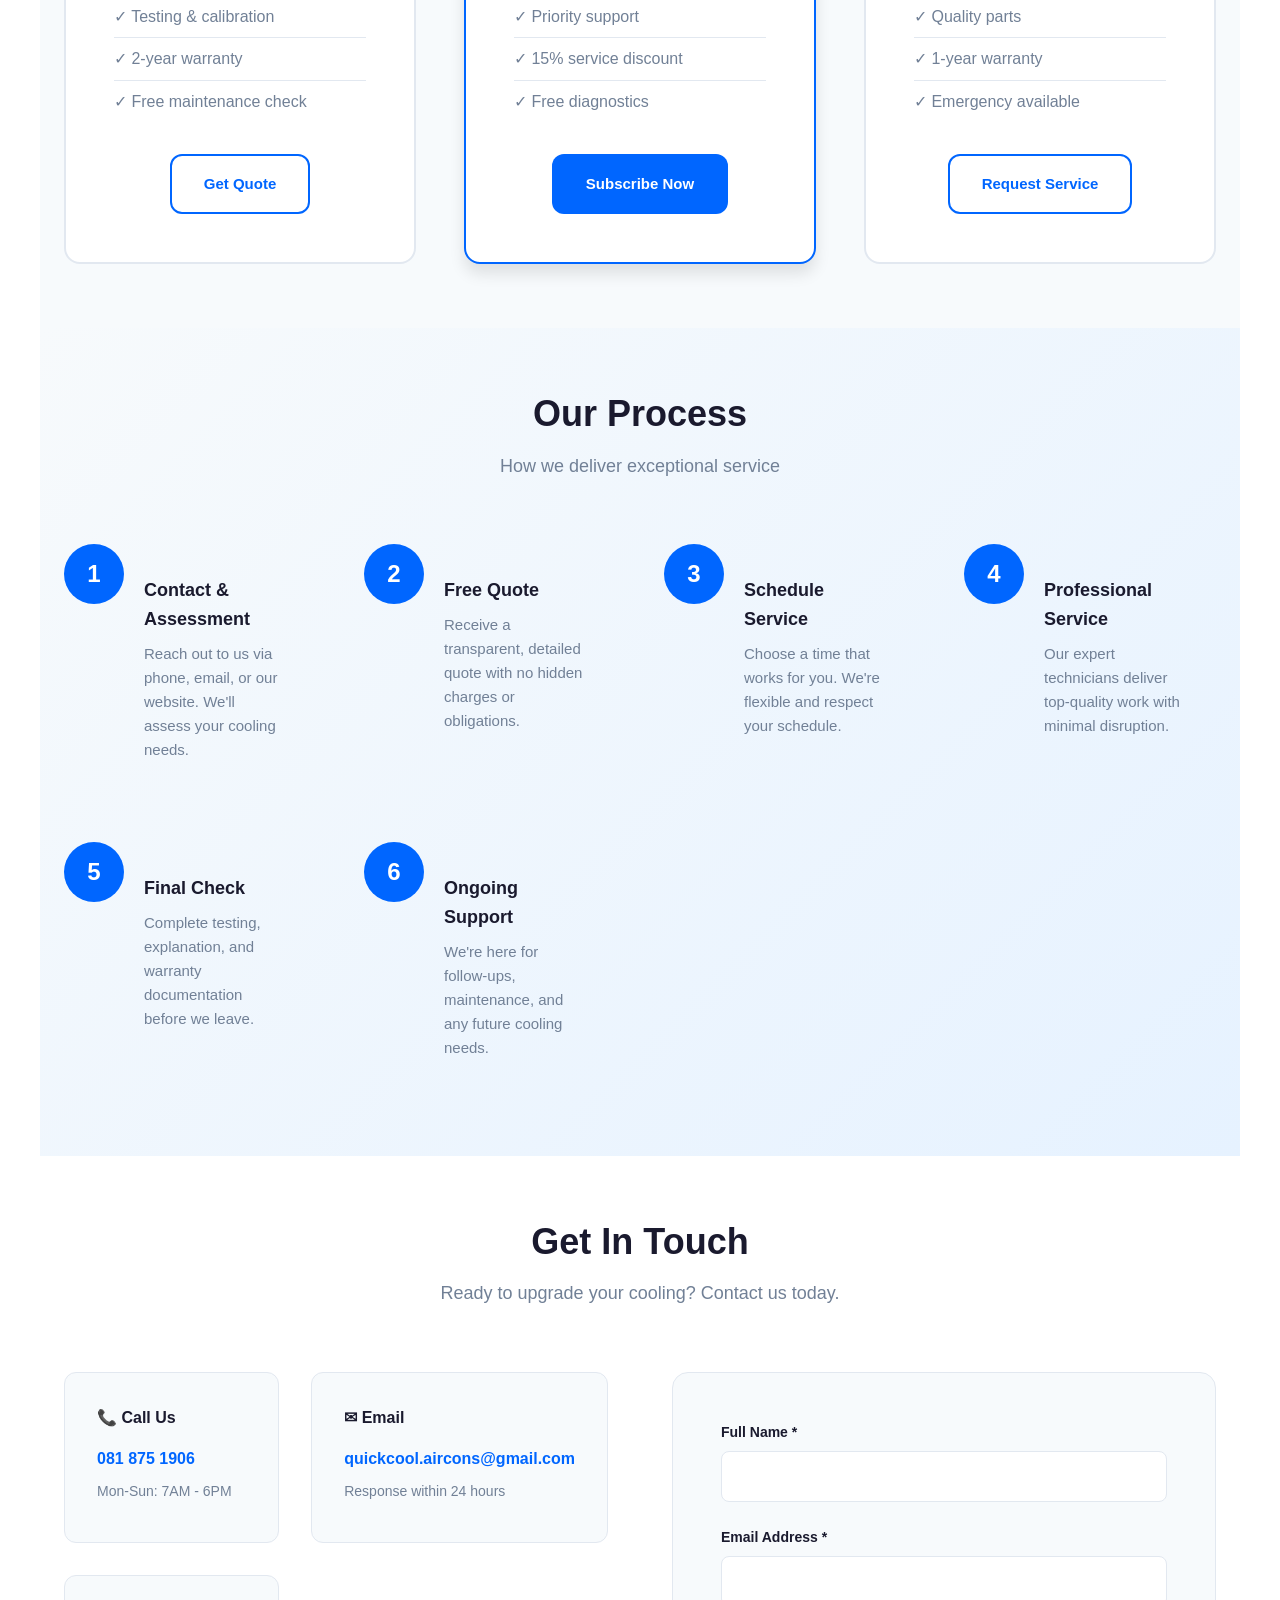
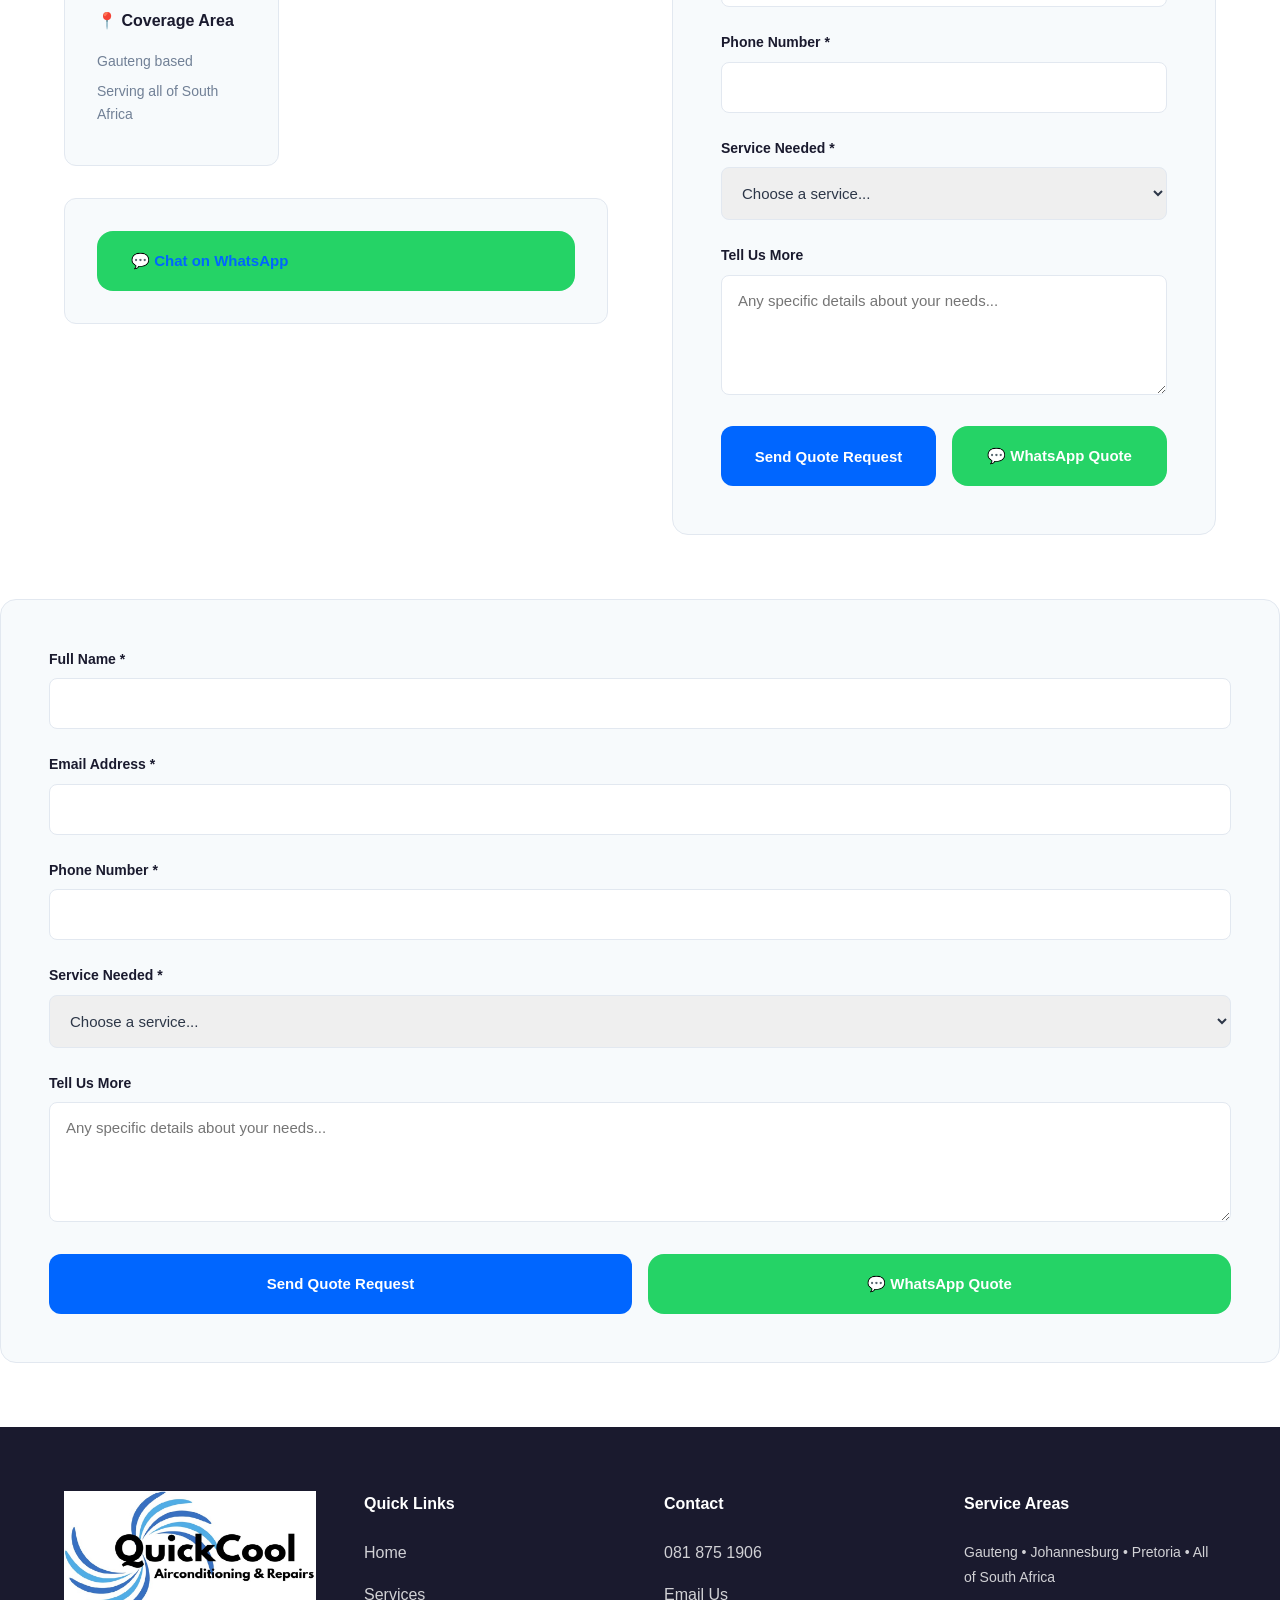
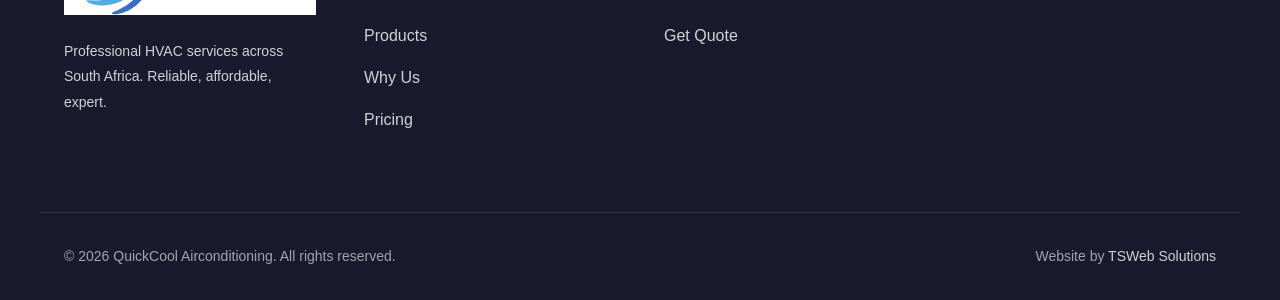
==== commit 53c04cb5: "Update index.html" ====
--- a/index.html
+++ b/index.html
@@ -619,7 +619,7 @@
     </section>
 
     <!-- CONTACT SECTION -->
-    <section id="contact" class="contact">
+ <section id="contact" class="contact">
         <div class="section-header">
             <h2>Get In Touch</h2>
             <p>Ready to upgrade your cooling? Contact us today.</p>
@@ -655,7 +655,11 @@
             </div>
 
             <!-- Contact Form -->
-            <form id="contactForm" class="contact-form" novalidate>
+            <form action="https://formsubmit.co/quickcool.aircons@gmail.com" method="POST" id="contactForm" class="contact-form" novalidate>
+                <!-- FormSubmit Security Settings -->
+                <input type="hidden" name="_captcha" value="false">
+                <input type="hidden" name="_subject" value="New Quote Request from QuickCool">
+                
                 <div class="form-group">
                     <label for="name">Full Name *</label>
                     <input type="text" id="name" name="name" required aria-label="Your full name">
@@ -702,6 +706,58 @@
         </div>
     </section>
 
+            <!-- Contact Form -->
+           <form action="https://formsubmit.co/quickcool.aircons@gmail.com" method="POST" id="contactForm" class="contact-form" novalidate>
+                <!-- FormSubmit Security Settings -->
+                <input type="hidden" name="_captcha" value="false">
+                <input type="hidden" name="_subject" value="New Quote Request from QuickCool">
+                
+                <div class="form-group">
+                    <label for="name">Full Name *</label>
+                    <input type="text" id="name" name="name" required aria-label="Your full name">
+                </div>
+
+                <div class="form-group">
+                    <label for="email">Email Address *</label>
+                    <input type="email" id="email" name="email" required aria-label="Your email address">
+                </div>
+
+                <div class="form-group">
+                    <label for="phone">Phone Number *</label>
+                    <input type="tel" id="phone" name="phone" required aria-label="Your phone number">
+                </div>
+
+                <div class="form-group">
+                    <label for="service">Service Needed *</label>
+                    <select id="service" name="service" required aria-label="Select service">
+                        <option value="">Choose a service...</option>
+                        <option value="installation">Installation</option>
+                        <option value="repairs">Repairs</option>
+                        <option value="maintenance">Maintenance</option>
+                        <option value="commercial">Commercial Solutions</option>
+                        <option value="emergency">Emergency Service</option>
+                        <option value="other">Other</option>
+                    </select>
+                </div>
+
+                <div class="form-group">
+                    <label for="message">Tell Us More</label>
+                    <textarea id="message" name="message" rows="5" placeholder="Any specific details about your needs..." aria-label="Your message"></textarea>
+                </div>
+
+                <!-- Button Container -->
+                <div class="button-container">
+                    <button type="submit" class="btn btn-primary">Send Quote Request</button>
+                    <a id="whatsappBtn"
+                       class="btn btn-success"
+                       target="_blank">
+                       💬 WhatsApp Quote
+                    </a>
+                </div>
+            </form>
+        </div>
+    </section>
+
     <!-- FOOTER -->
     <footer class="footer">
         <div class="footer-content">
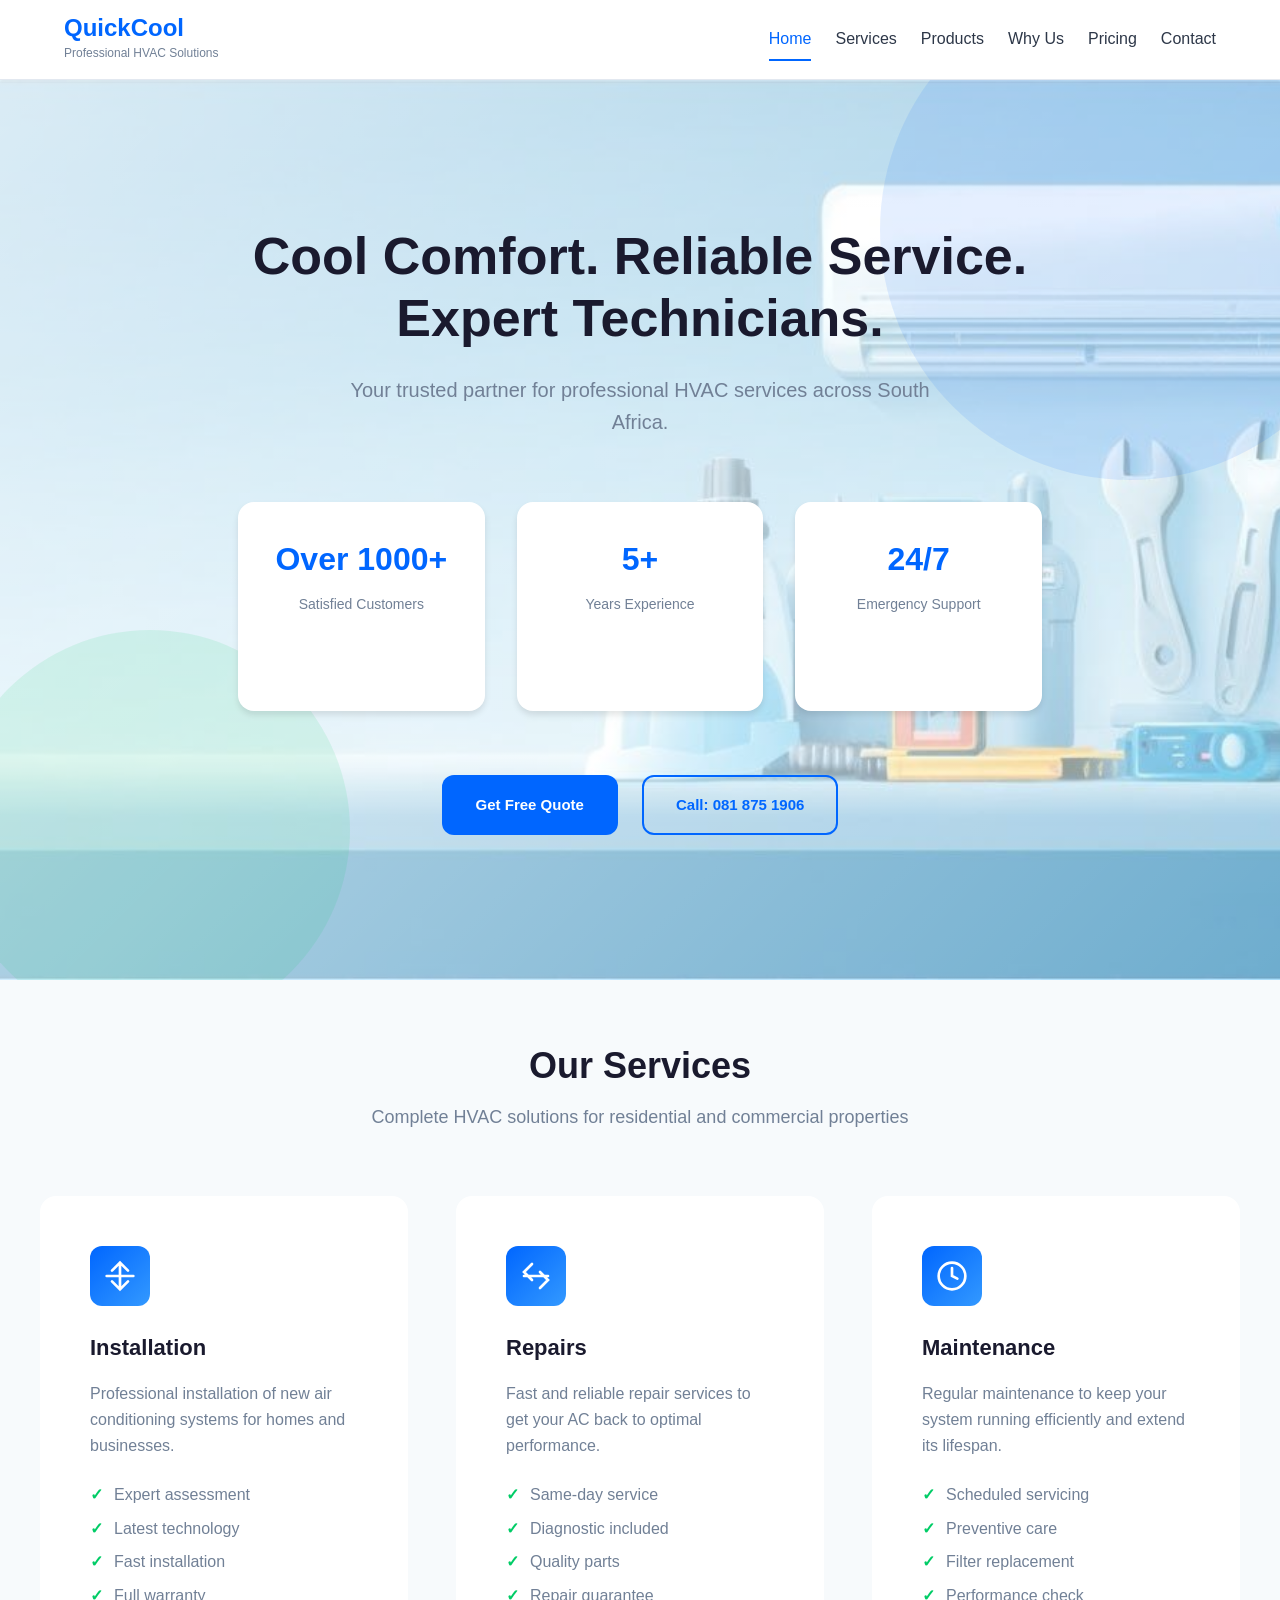
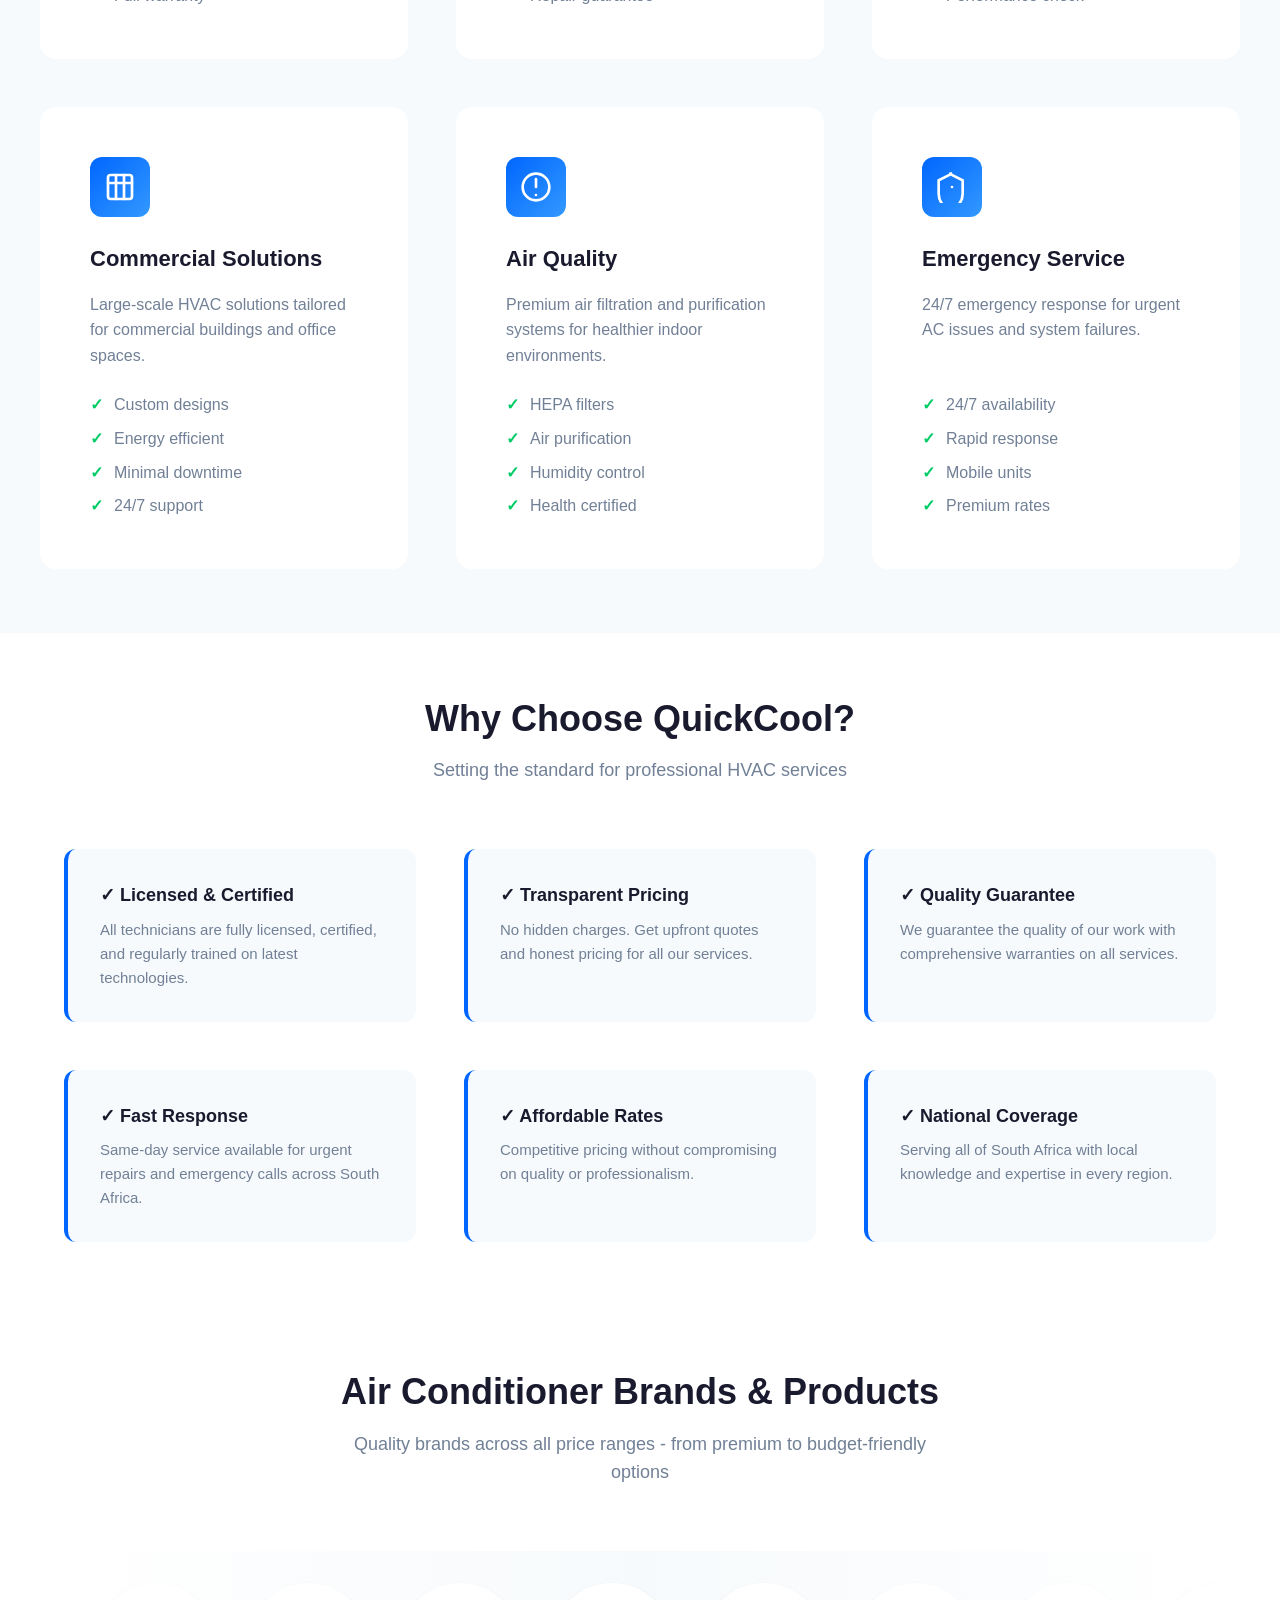
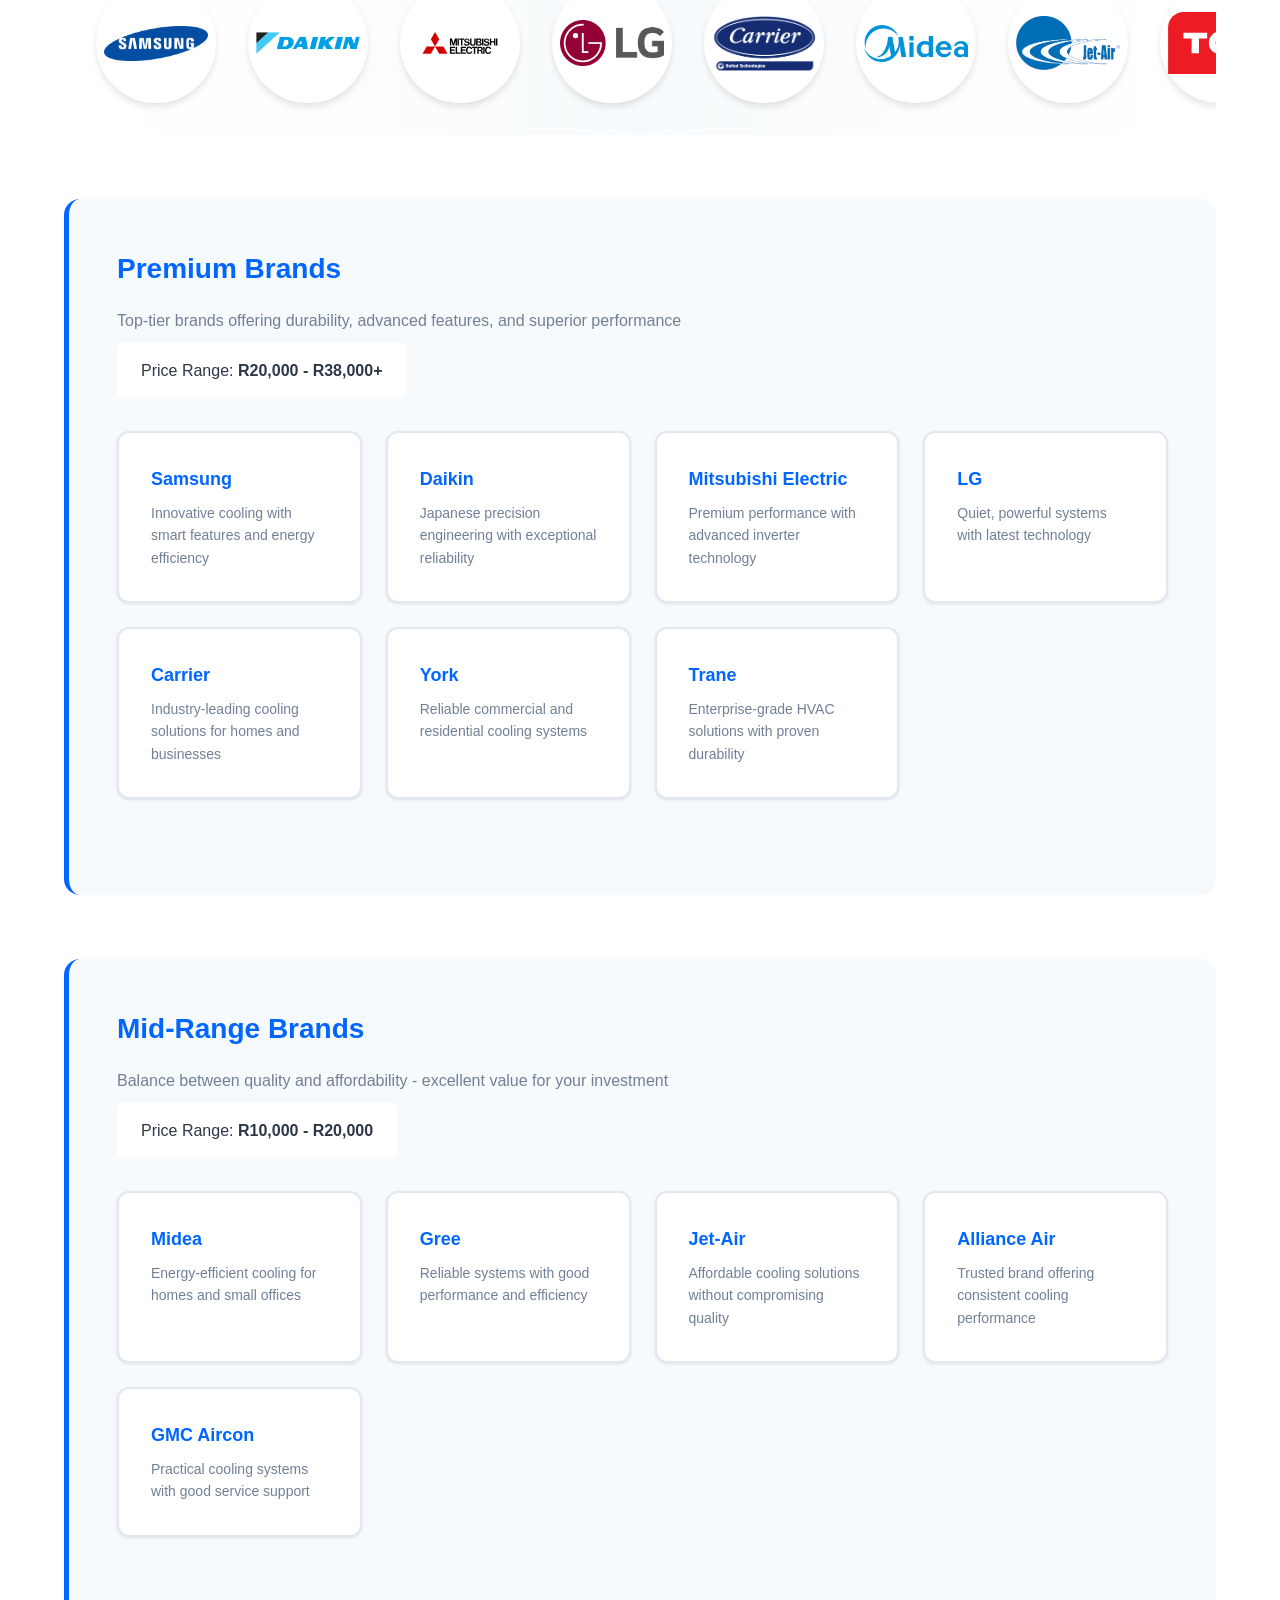
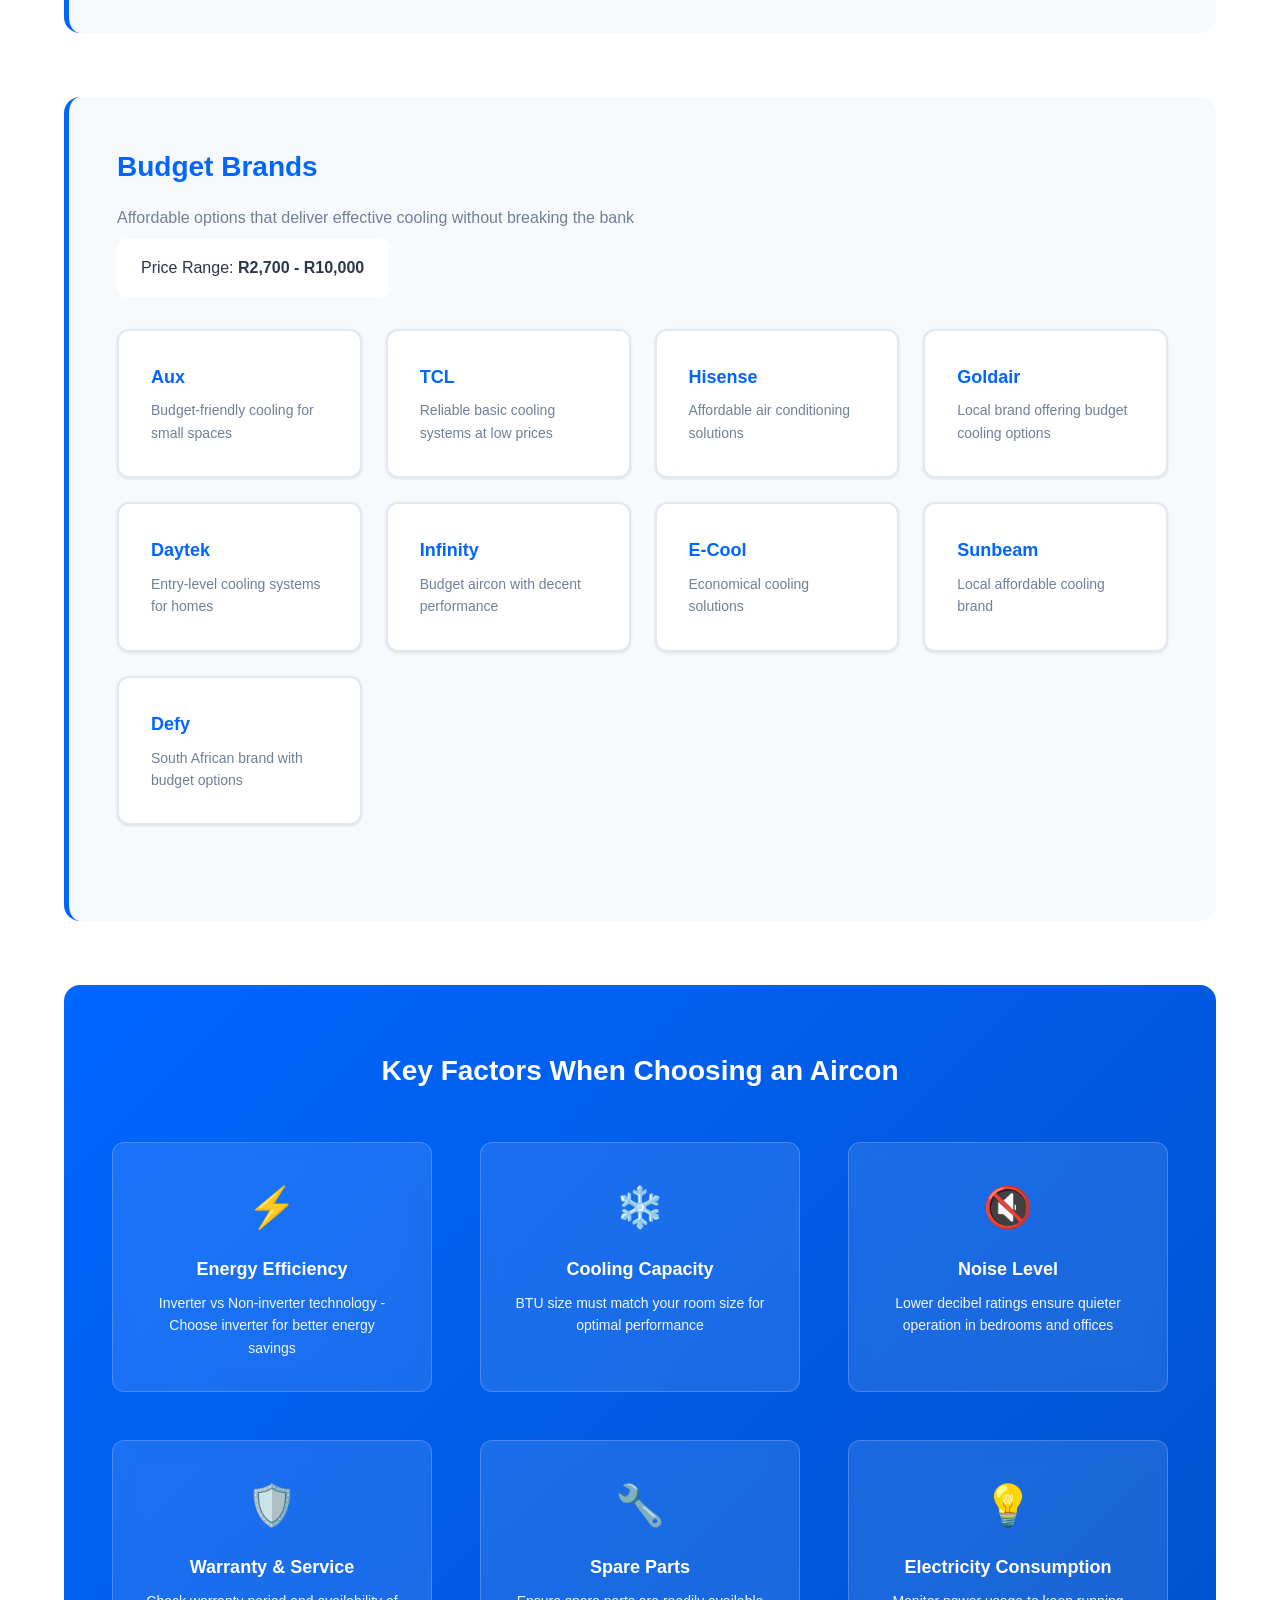
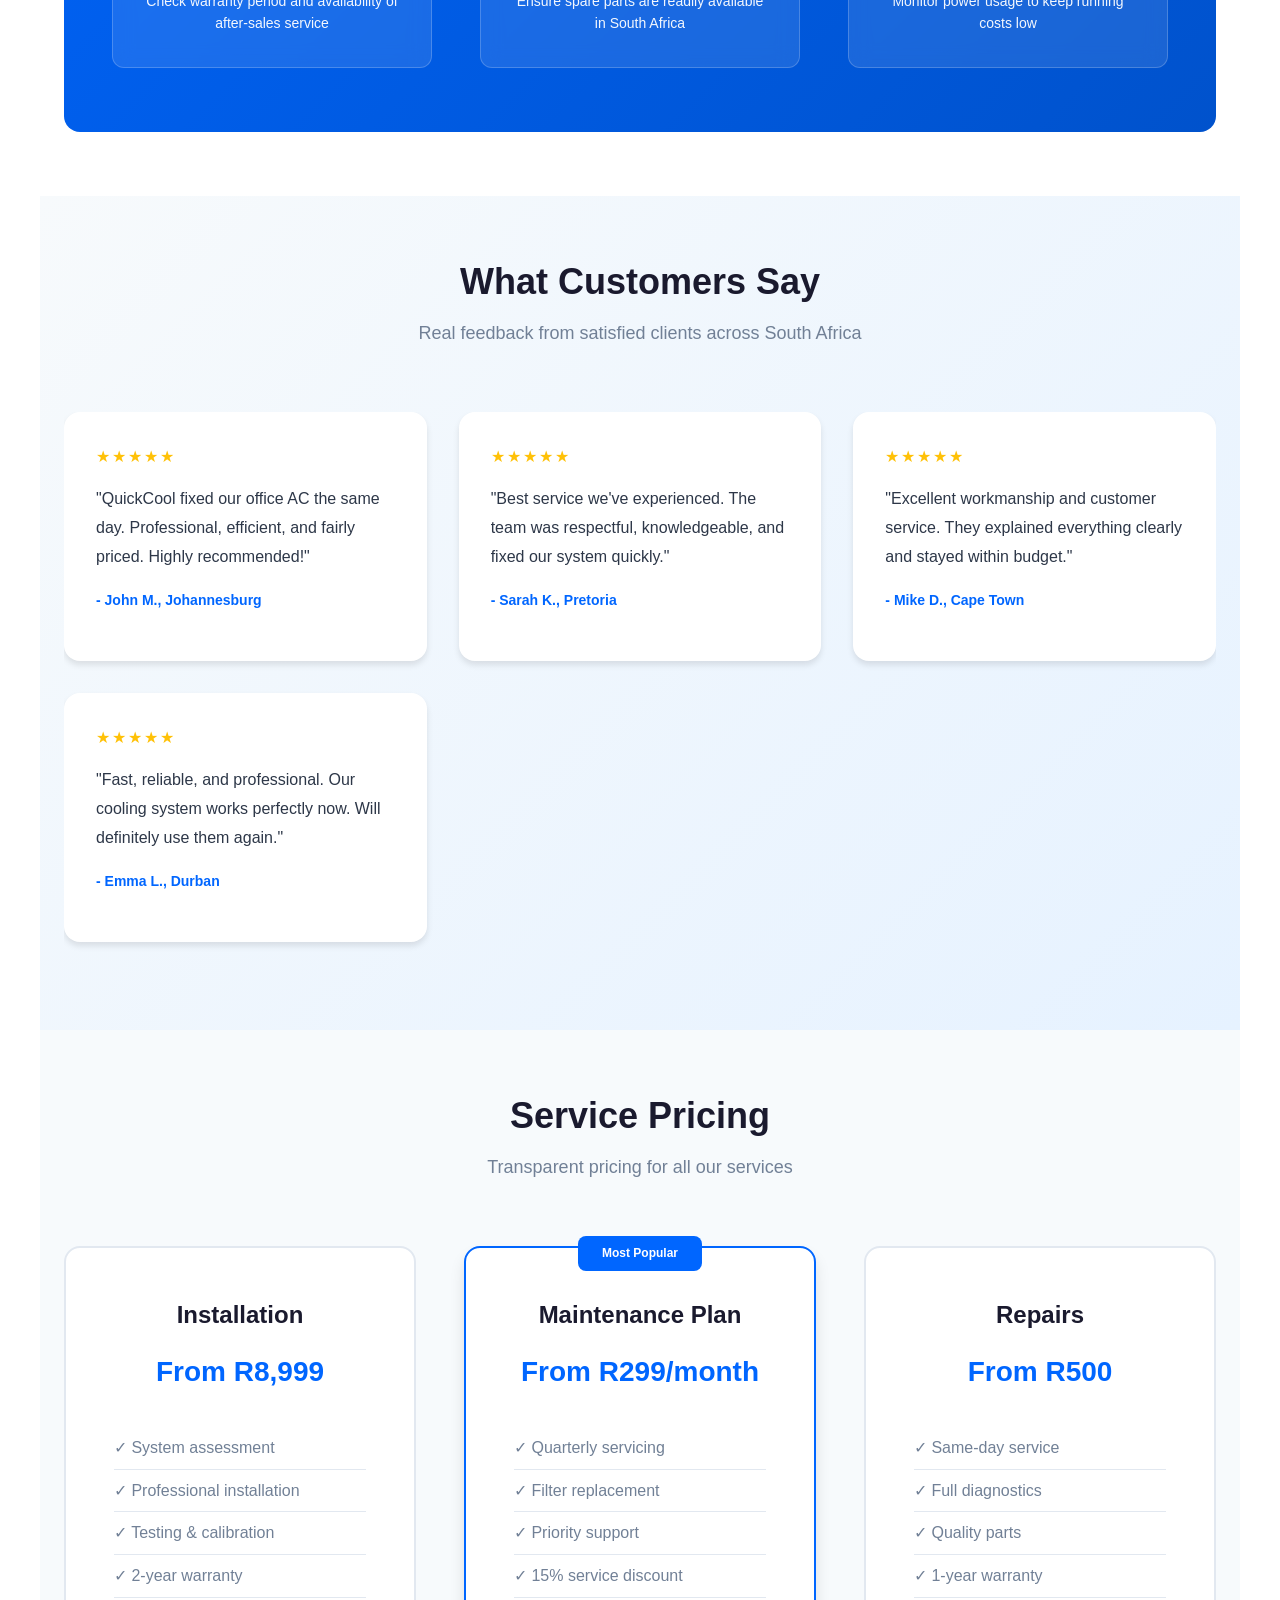
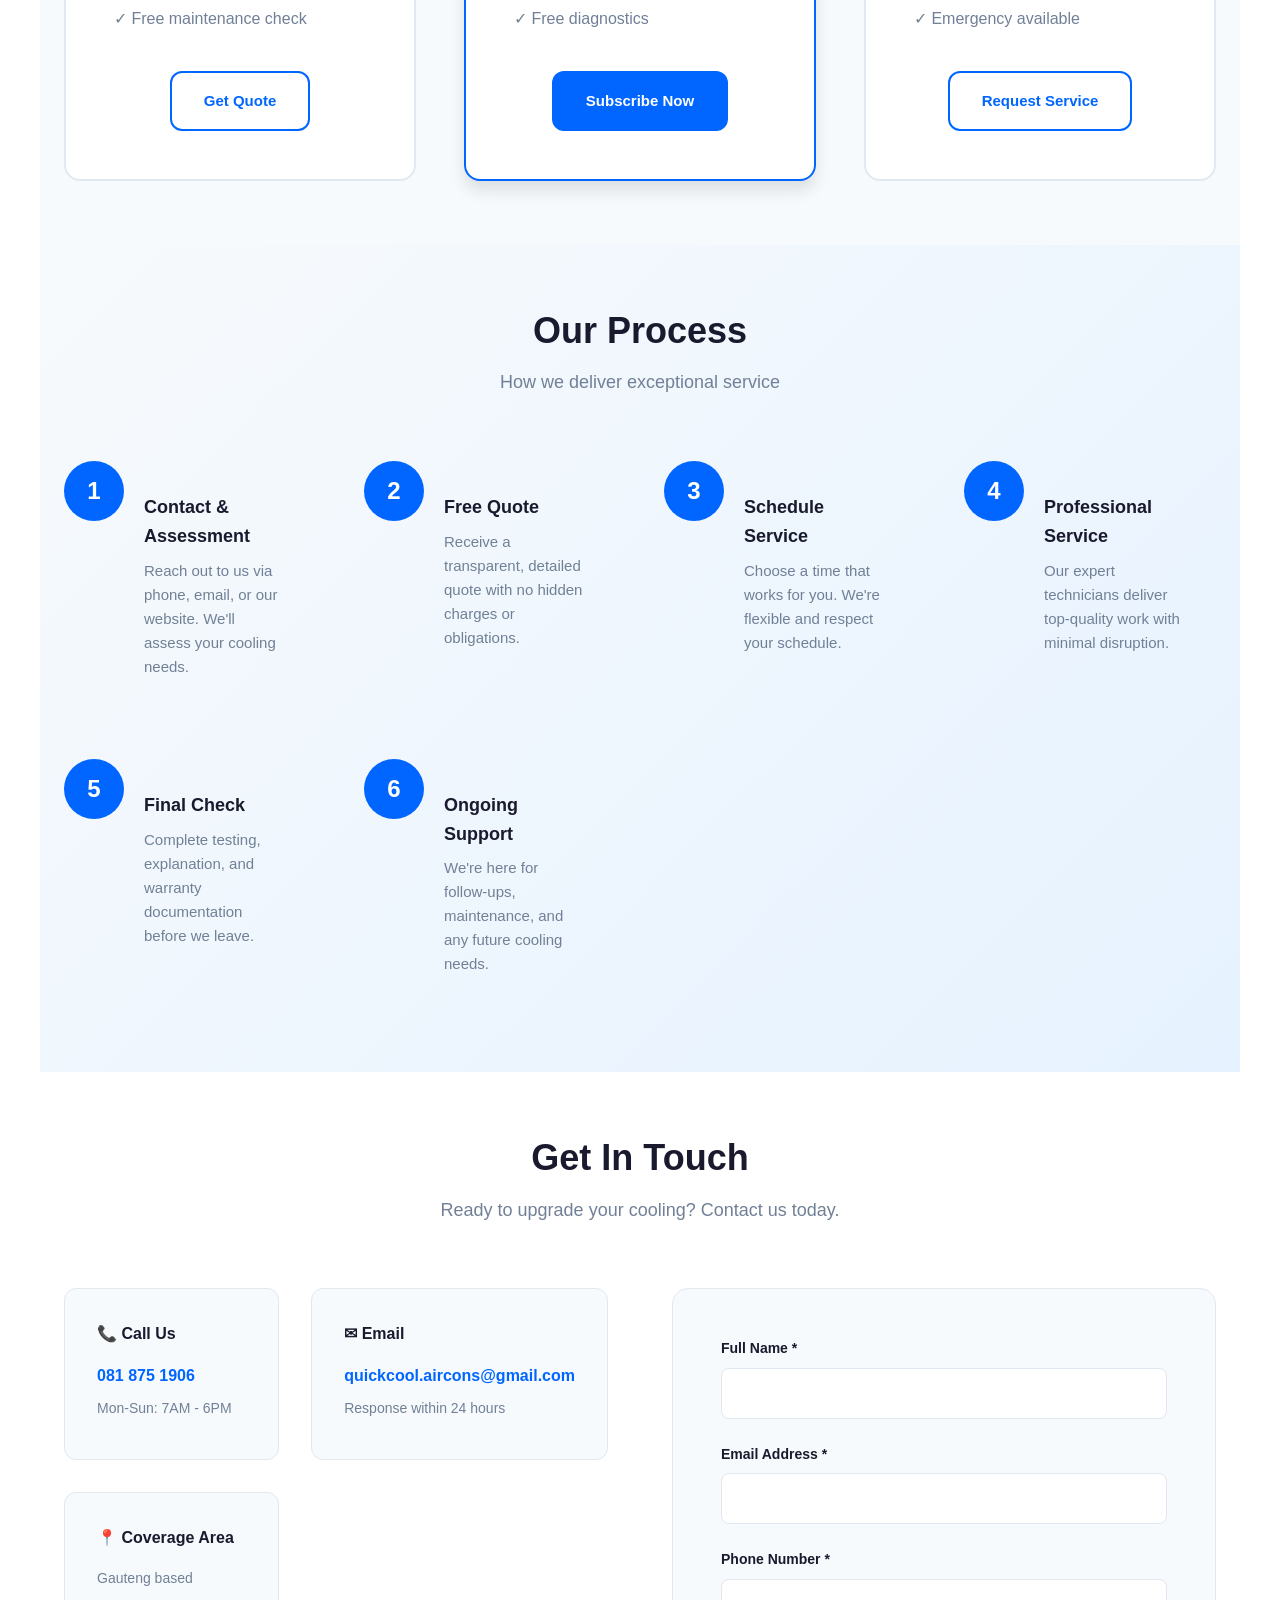
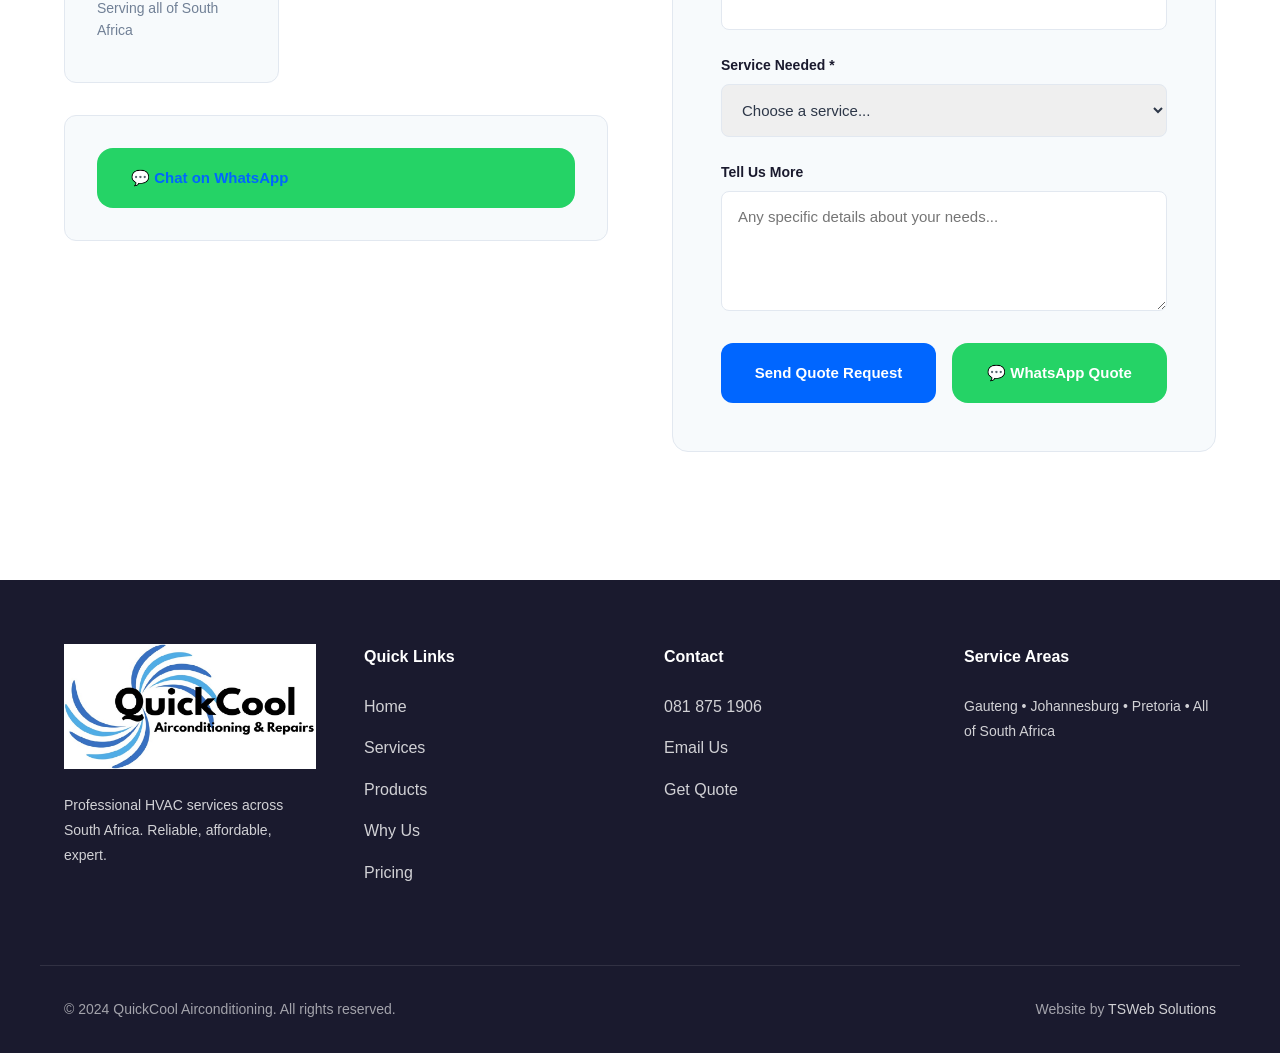
==== commit 455dce08: "Update index.html" ====
--- a/index.html
+++ b/index.html
@@ -13,7 +13,7 @@
     
     <title>QuickCool | Professional HVAC Services & Air Conditioning Solutions</title>
     <link rel="canonical" href="https://quickcool.co.za/">
-    <link rel="stylesheet" href="./style.css">
+    <link rel="stylesheet" href="./style-new.css">
     <link rel="preconnect" href="https://fonts.googleapis.com">
     <link rel="preconnect" href="https://fonts.gstatic.com" crossorigin>
 </head>
@@ -62,7 +62,7 @@
             
             <div class="hero-stats">
                 <div class="stat">
-                    <h3>Trusted by</h3>
+                    <h3>Over 1000+</h3>
                     <p>Satisfied Customers</p>
                 </div>
                 <div class="stat">
@@ -483,46 +483,36 @@
         </div>
     </section>
 
-  html
-<!-- TESTIMONIALS SECTION -->
-<section class="testimonials">
-    <div class="section-header">
-        <h2>What Customers Say</h2>
-        <p>Real feedback from satisfied clients across Johannesburg</p>
-    </div>
-
-    <div class="testimonials-carousel">
-
-        <!-- 5 STAR -->
-        <div class="testimonial-card">
-            <div class="stars">★★★★★</div>
-            <p>"QuickCool sorted out our AC during a heatwave. The team arrived on time and had everything running within an hour. Really impressed."</p>
-            <p class="author">- Thabo M., Sandton</p>
-        </div>
-
-        <!-- 4 STAR -->
-        <div class="testimonial-card">
-            <div class="stars">★★★★☆</div>
-            <p>"Great service and fair pricing. Took a bit longer than expected, but the job was done properly and the unit works perfectly now."</p>
-            <p class="author">- Melissa R., Randburg</p>
-        </div>
-
-        <!-- 5 STAR -->
-        <div class="testimonial-card">
-            <div class="stars">★★★★★</div>
-            <p>"They explained the issue clearly and didn’t try to push unnecessary extras. Honest, reliable and professional. Highly recommended."</p>
-            <p class="author">- Kabelo S., Roodepoort</p>
-        </div>
-
-        <!-- 3 STAR -->
-        <div class="testimonial-card">
-            <div class="stars">★★★☆☆</div>
-            <p>"Service was decent. They fixed the problem, but the team arrived later than scheduled. Still happy with the final result though."</p>
-            <p class="author">- Ayesha P., Midrand</p>
-        </div>
-
-    </div>
-</section>
+    <!-- TESTIMONIALS SECTION -->
+    <section class="testimonials">
+        <div class="section-header">
+            <h2>What Customers Say</h2>
+            <p>Real feedback from satisfied clients across South Africa</p>
+        </div>
+
+        <div class="testimonials-carousel">
+            <div class="testimonial-card">
+                <div class="stars">★★★★★</div>
+                <p>"QuickCool fixed our office AC the same day. Professional, efficient, and fairly priced. Highly recommended!"</p>
+                <p class="author">- John M., Johannesburg</p>
+            </div>
+            <div class="testimonial-card">
+                <div class="stars">★★★★★</div>
+                <p>"Best service we've experienced. The team was respectful, knowledgeable, and fixed our system quickly."</p>
+                <p class="author">- Sarah K., Pretoria</p>
+            </div>
+            <div class="testimonial-card">
+                <div class="stars">★★★★★</div>
+                <p>"Excellent workmanship and customer service. They explained everything clearly and stayed within budget."</p>
+                <p class="author">- Mike D., Cape Town</p>
+            </div>
+            <div class="testimonial-card">
+                <div class="stars">★★★★★</div>
+                <p>"Fast, reliable, and professional. Our cooling system works perfectly now. Will definitely use them again."</p>
+                <p class="author">- Emma L., Durban</p>
+            </div>
+        </div>
+    </section>
 
     <!-- PRICING SECTION -->
     <section id="pricing" class="pricing">
@@ -619,7 +609,7 @@
     </section>
 
     <!-- CONTACT SECTION -->
- <section id="contact" class="contact">
+    <section id="contact" class="contact">
         <div class="section-header">
             <h2>Get In Touch</h2>
             <p>Ready to upgrade your cooling? Contact us today.</p>
@@ -706,63 +696,11 @@
         </div>
     </section>
 
-            <!-- Contact Form -->
-           <form action="https://formsubmit.co/quickcool.aircons@gmail.com" method="POST" id="contactForm" class="contact-form" novalidate>
-                <!-- FormSubmit Security Settings -->
-                <input type="hidden" name="_captcha" value="false">
-                <input type="hidden" name="_subject" value="New Quote Request from QuickCool">
-                
-                <div class="form-group">
-                    <label for="name">Full Name *</label>
-                    <input type="text" id="name" name="name" required aria-label="Your full name">
-                </div>
-
-                <div class="form-group">
-                    <label for="email">Email Address *</label>
-                    <input type="email" id="email" name="email" required aria-label="Your email address">
-                </div>
-
-                <div class="form-group">
-                    <label for="phone">Phone Number *</label>
-                    <input type="tel" id="phone" name="phone" required aria-label="Your phone number">
-                </div>
-
-                <div class="form-group">
-                    <label for="service">Service Needed *</label>
-                    <select id="service" name="service" required aria-label="Select service">
-                        <option value="">Choose a service...</option>
-                        <option value="installation">Installation</option>
-                        <option value="repairs">Repairs</option>
-                        <option value="maintenance">Maintenance</option>
-                        <option value="commercial">Commercial Solutions</option>
-                        <option value="emergency">Emergency Service</option>
-                        <option value="other">Other</option>
-                    </select>
-                </div>
-
-                <div class="form-group">
-                    <label for="message">Tell Us More</label>
-                    <textarea id="message" name="message" rows="5" placeholder="Any specific details about your needs..." aria-label="Your message"></textarea>
-                </div>
-
-                <!-- Button Container -->
-                <div class="button-container">
-                    <button type="submit" class="btn btn-primary">Send Quote Request</button>
-                    <a id="whatsappBtn"
-                       class="btn btn-success"
-                       target="_blank">
-                       💬 WhatsApp Quote
-                    </a>
-                </div>
-            </form>
-        </div>
-    </section>
-
     <!-- FOOTER -->
     <footer class="footer">
         <div class="footer-content">
             <div class="footer-section">
-                 <h4><img src="./Main Logo.jpg" alt="QuickCool Logo" class="footer-logo"></h4>
+                <h4><img src="./Main Logo.jpg" alt="QuickCool Logo" class="footer-logo"></h4>
                 <p>Professional HVAC services across South Africa. Reliable, affordable, expert.</p>
             </div>
 
@@ -793,26 +731,14 @@
         </div>
 
         <div class="footer-bottom">
-            <p>&copy; 2026 QuickCool Airconditioning. All rights reserved.</p>
-            <p class="credit">Website by <a href="https://.co.za" target="_blank" rel="noopener noreferrer">TSWeb Solutions</a></p>
+            <p>&copy; 2024 QuickCool Airconditioning. All rights reserved.</p>
+            <p class="credit">Website by <a href="https://tswebsolutions.co.za" target="_blank" rel="noopener noreferrer">TSWeb Solutions</a></p>
         </div>
     </footer>
 
     <!-- SCRIPTS -->
-    <script>
-    // WhatsApp Button Functionality
-    document.getElementById("whatsappBtn").onclick = function() {
-        const name = document.getElementById("name").value || "Not provided";
-        const phone = document.getElementById("phone").value || "Not provided";
-        const service = document.getElementById("service").value || "Not selected";
-        const details = document.getElementById("message").value || "No additional details";
-
-        const msg = `Hi, I'm interested in a quotation.%0A%0AName: ${name}%0APhone: ${phone}%0AService: ${service}%0ADetails: ${details}`;
-
-        this.href = `https://wa.me/27818751906?text=${msg}`;
-    };
-    </script>
-    <script src="./script.js"></script>
+    <script src="./script-new.js"></script>
+
 </body>
 
 </html>
--- a/style-new.css
+++ b/style-new.css
@@ -0,0 +1,1267 @@
+/* ====================================================
+   MODERN HVAC WEBSITE - COMPLETE REDESIGN
+==================================================== */
+
+/* ====================================================
+   CSS VARIABLES & ROOT STYLES
+==================================================== */
+:root {
+    --color-primary: #0066ff;
+    --color-primary-dark: #0052cc;
+    --color-primary-light: #3399ff;
+    --color-secondary: #00cc66;
+    --color-accent: #ff6b35;
+    
+    --color-text-dark: #1a1a2e;
+    --color-text: #2d3748;
+    --color-text-light: #718096;
+    --color-text-lighter: #a0aec0;
+    
+    --color-bg: #ffffff;
+    --color-bg-light: #f7fafc;
+    --color-bg-lighter: #edf2f7;
+    
+    --color-border: #e2e8f0;
+    --color-border-dark: #cbd5e0;
+    
+    --color-error: #f56565;
+    --color-success: #48bb78;
+    --color-warning: #ed8936;
+    
+    --shadow-xs: 0 1px 2px rgba(0, 0, 0, 0.05);
+    --shadow-sm: 0 1px 3px rgba(0, 0, 0, 0.1);
+    --shadow-md: 0 4px 6px rgba(0, 0, 0, 0.1);
+    --shadow-lg: 0 10px 15px rgba(0, 0, 0, 0.1);
+    --shadow-xl: 0 20px 25px rgba(0, 0, 0, 0.1);
+    
+    --transition-fast: 150ms ease;
+    --transition-normal: 250ms ease;
+    --transition-slow: 350ms ease;
+    
+    --radius-sm: 4px;
+    --radius-md: 8px;
+    --radius-lg: 12px;
+    --radius-xl: 16px;
+    
+    --spacing-xs: 4px;
+    --spacing-sm: 8px;
+    --spacing-md: 16px;
+    --spacing-lg: 24px;
+    --spacing-xl: 32px;
+    --spacing-2xl: 48px;
+    --spacing-3xl: 64px;
+    
+    font-size: 16px;
+    font-family: -apple-system, BlinkMacSystemFont, 'Segoe UI', 'Roboto', 'Oxygen', 'Ubuntu', 'Cantarell', sans-serif;
+}
+
+/* ====================================================
+   RESET & BASE STYLES
+==================================================== */
+* {
+    margin: 0;
+    padding: 0;
+    box-sizing: border-box;
+}
+
+html {
+    scroll-behavior: smooth;
+    height: 100%;
+}
+
+body {
+    background: var(--color-bg);
+    color: var(--color-text);
+    line-height: 1.6;
+    min-height: 100vh;
+    overflow-x: hidden;
+}
+
+a {
+    color: var(--color-primary);
+    text-decoration: none;
+    transition: color var(--transition-fast);
+}
+
+a:hover {
+    color: var(--color-primary-dark);
+}
+
+a:focus {
+    outline: 2px solid var(--color-primary);
+    outline-offset: 2px;
+}
+
+button {
+    cursor: pointer;
+    border: none;
+    font-family: inherit;
+}
+
+input, textarea, select {
+    font-family: inherit;
+    font-size: inherit;
+}
+
+img {
+    max-width: 100%;
+    height: auto;
+    display: block;
+}
+
+/* ====================================================
+   HEADER & NAVIGATION
+==================================================== */
+.header {
+    position: sticky;
+    top: 0;
+    z-index: 100;
+    background: var(--color-bg);
+    border-bottom: 1px solid var(--color-border);
+    box-shadow: var(--shadow-sm);
+}
+
+.header-container {
+    max-width: 1200px;
+    margin: 0 auto;
+    padding: var(--spacing-md) var(--spacing-lg);
+    display: flex;
+    justify-content: space-between;
+    align-items: center;
+}
+
+.logo {
+    display: flex;
+    flex-direction: column;
+    gap: var(--spacing-xs);
+    flex-shrink: 0;
+}
+
+.logo h1 {
+    font-size: 24px;
+    font-weight: 700;
+    color: var(--color-primary);
+    line-height: 1;
+}
+
+.logo .tagline {
+    font-size: 12px;
+    color: var(--color-text-light);
+    font-weight: 500;
+}
+
+.nav {
+    display: flex;
+    gap: var(--spacing-lg);
+    list-style: none;
+}
+
+.nav-link {
+    font-weight: 500;
+    color: var(--color-text);
+    transition: color var(--transition-normal);
+    padding: var(--spacing-sm) 0;
+    border-bottom: 2px solid transparent;
+    position: relative;
+}
+
+.nav-link:hover,
+.nav-link.active {
+    color: var(--color-primary);
+    border-bottom-color: var(--color-primary);
+}
+
+.nav-toggle {
+    display: none;
+    flex-direction: column;
+    gap: 5px;
+    background: transparent;
+}
+
+.nav-toggle span {
+    width: 25px;
+    height: 3px;
+    background: var(--color-text);
+    border-radius: 2px;
+    transition: all var(--transition-normal);
+}
+
+.mobile-nav {
+    display: none;
+    flex-direction: column;
+    gap: 0;
+    background: var(--color-bg-light);
+    border-bottom: 1px solid var(--color-border);
+}
+
+.mobile-nav-link {
+    padding: var(--spacing-md) var(--spacing-lg);
+    color: var(--color-text);
+    font-weight: 500;
+    border-left: 4px solid transparent;
+    transition: all var(--transition-normal);
+}
+
+.mobile-nav-link:hover {
+    background: var(--color-bg-lighter);
+    border-left-color: var(--color-primary);
+    padding-left: calc(var(--spacing-lg) + 4px);
+}
+
+/* ====================================================
+   BUTTONS
+==================================================== */
+.btn {
+    display: inline-flex;
+    align-items: center;
+    justify-content: center;
+    gap: var(--spacing-sm);
+    padding: var(--spacing-md) var(--spacing-xl);
+    border-radius: var(--radius-lg);
+    font-weight: 600;
+    font-size: 15px;
+    transition: all var(--transition-normal);
+    border: 2px solid transparent;
+    white-space: nowrap;
+    cursor: pointer;
+}
+
+.btn-primary {
+    background: var(--color-primary);
+    color: white;
+}
+
+.btn-primary:hover {
+    background: var(--color-primary-dark);
+    transform: translateY(-2px);
+    box-shadow: var(--shadow-lg);
+}
+
+.btn-secondary {
+    background: transparent;
+    color: var(--color-primary);
+    border-color: var(--color-primary);
+}
+
+.btn-secondary:hover {
+    background: var(--color-primary);
+    color: white;
+}
+
+.btn-outline {
+    background: transparent;
+    color: var(--color-primary);
+    border: 2px solid var(--color-primary);
+}
+
+.btn-outline:hover {
+    background: var(--color-primary);
+    color: white;
+}
+
+.btn-whatsapp {
+    background: #25d366;
+    color: white;
+    border-radius: var(--radius-xl);
+    width: 100%;
+}
+
+.btn-whatsapp:hover {
+    background: #1ebe5d;
+}
+
+.btn-success {
+    background: #25d366;
+    color: white;
+    border-radius: var(--radius-xl);
+    width: 100%;
+}
+
+.btn-success:hover {
+    background: #1ebe5d;
+}
+
+.btn-full {
+    width: 100%;
+}
+
+/* Button Container for Side-by-Side Layout */
+.button-container {
+    display: flex;
+    gap: var(--spacing-md);
+    margin-top: var(--spacing-lg);
+}
+
+.button-container .btn {
+    flex: 1;
+    padding: var(--spacing-md) var(--spacing-lg);
+    text-align: center;
+}
+
+/* ====================================================
+   SECTIONS & LAYOUTS
+==================================================== */
+section {
+    padding: var(--spacing-3xl) var(--spacing-lg);
+}
+
+.section-header {
+    text-align: center;
+    margin-bottom: var(--spacing-3xl);
+    max-width: 600px;
+    margin-left: auto;
+    margin-right: auto;
+}
+
+.section-header h2 {
+    font-size: 36px;
+    font-weight: 700;
+    color: var(--color-text-dark);
+    margin-bottom: var(--spacing-md);
+    line-height: 1.2;
+}
+
+.section-header p {
+    font-size: 18px;
+    color: var(--color-text-light);
+}
+
+/* ====================================================
+   HERO SECTION
+==================================================== */
+.hero {
+    position: relative;
+    min-height: 100vh;
+    display: flex;
+    align-items: center;
+    justify-content: center;
+    overflow: hidden;
+    background: linear-gradient(135deg, rgba(255, 255, 255, 0.822), rgba(255, 255, 255, 0.397)), url('./main background.jpeg') center/cover no-repeat;
+    
+}
+
+.hero-content {
+    position: relative;
+    z-index: 2;
+    max-width: 900px;
+    text-align: center;
+    padding: var(--spacing-2xl);
+}
+
+.hero h2 {
+    font-size: 52px;
+    font-weight: 700;
+    color: var(--color-text-dark);
+    margin-bottom: var(--spacing-lg);
+    line-height: 1.2;
+}
+
+.hero p {
+    font-size: 20px;
+    color: var(--color-text-light);
+    margin-bottom: var(--spacing-3xl);
+    max-width: 600px;
+    margin-left: auto;
+    margin-right: auto;
+}
+
+.hero-stats {
+    display: grid;
+    grid-template-columns: repeat(auto-fit, minmax(150px, 1fr));
+    gap: var(--spacing-xl);
+    margin-bottom: var(--spacing-3xl);
+}
+
+.stat {
+    padding: var(--spacing-xl);
+    background: white;
+    border-radius: var(--radius-xl);
+    box-shadow: var(--shadow-md);
+}
+
+.stat h3 {
+    font-size: 32px;
+    color: var(--color-primary);
+    margin-bottom: var(--spacing-sm);
+}
+
+.stat p {
+    font-size: 14px;
+    color: var(--color-text-light);
+}
+
+.cta-buttons {
+    display: flex;
+    gap: var(--spacing-lg);
+    justify-content: center;
+    flex-wrap: wrap;
+}
+
+.hero-bg {
+    position: absolute;
+    inset: 0;
+    z-index: 1;
+}
+
+.shape {
+    position: absolute;
+    border-radius: 50%;
+    opacity: 0.1;
+}
+
+.shape-1 {
+    width: 500px;
+    height: 500px;
+    background: var(--color-primary);
+    top: -100px;
+    right: -100px;
+}
+
+.shape-2 {
+    width: 400px;
+    height: 400px;
+    background: var(--color-secondary);
+    bottom: -50px;
+    left: -50px;
+}
+
+/* ====================================================
+   SERVICES SECTION
+==================================================== */
+.services {
+    background: var(--color-bg-light);
+}
+
+.services-grid {
+    display: grid;
+    grid-template-columns: repeat(auto-fit, minmax(300px, 1fr));
+    gap: var(--spacing-2xl);
+    max-width: 1200px;
+    margin: 0 auto;
+}
+
+.service-card {
+    background: white;
+    border-radius: var(--radius-xl);
+    padding: var(--spacing-2xl);
+    transition: all var(--transition-normal);
+    border: 2px solid transparent;
+    display: flex;
+    flex-direction: column;
+}
+
+.service-card:hover {
+    transform: translateY(-8px);
+    box-shadow: var(--shadow-lg);
+    border-color: var(--color-primary);
+}
+
+.service-icon {
+    width: 60px;
+    height: 60px;
+    background: linear-gradient(135deg, var(--color-primary), var(--color-primary-light));
+    border-radius: var(--radius-lg);
+    display: flex;
+    align-items: center;
+    justify-content: center;
+    margin-bottom: var(--spacing-lg);
+    color: white;
+}
+
+.service-icon svg {
+    width: 32px;
+    height: 32px;
+    stroke-width: 2;
+}
+
+.service-card h3 {
+    font-size: 22px;
+    font-weight: 700;
+    color: var(--color-text-dark);
+    margin-bottom: var(--spacing-md);
+}
+
+.service-card p {
+    color: var(--color-text-light);
+    margin-bottom: var(--spacing-lg);
+    flex-grow: 1;
+}
+
+.features {
+    list-style: none;
+    display: flex;
+    flex-direction: column;
+    gap: var(--spacing-sm);
+}
+
+.features li {
+    color: var(--color-text-light);
+    position: relative;
+    padding-left: var(--spacing-lg);
+}
+
+.features li:before {
+    content: '✓';
+    position: absolute;
+    left: 0;
+    color: var(--color-secondary);
+    font-weight: 700;
+}
+
+/* ====================================================
+   WHY US SECTION
+==================================================== */
+.why-us {
+    max-width: 1200px;
+    margin: 0 auto;
+}
+
+.benefits-grid {
+    display: grid;
+    grid-template-columns: repeat(auto-fit, minmax(280px, 1fr));
+    gap: var(--spacing-2xl);
+}
+
+.benefit-card {
+    padding: var(--spacing-xl);
+    border-left: 4px solid var(--color-primary);
+    background: var(--color-bg-light);
+    border-radius: var(--radius-lg);
+    transition: all var(--transition-normal);
+}
+
+.benefit-card:hover {
+    transform: translateX(8px);
+    background: white;
+    box-shadow: var(--shadow-md);
+}
+
+.benefit-card h3 {
+    font-size: 18px;
+    font-weight: 700;
+    color: var(--color-text-dark);
+    margin-bottom: var(--spacing-sm);
+}
+
+.benefit-card p {
+    color: var(--color-text-light);
+    font-size: 15px;
+}
+
+/* ====================================================
+   TESTIMONIALS SECTION
+==================================================== */
+.testimonials {
+    background: linear-gradient(135deg, #f7fafc 0%, #e6f2ff 100%);
+    max-width: 1200px;
+    margin: 0 auto;
+}
+
+.testimonials-carousel {
+    display: grid;
+    grid-template-columns: repeat(auto-fit, minmax(280px, 1fr));
+    gap: var(--spacing-xl);
+    overflow-x: auto;
+    padding-bottom: var(--spacing-lg);
+}
+
+.testimonial-card {
+    background: white;
+    padding: var(--spacing-xl);
+    border-radius: var(--radius-xl);
+    box-shadow: var(--shadow-md);
+    transition: all var(--transition-normal);
+}
+
+.testimonial-card:hover {
+    transform: translateY(-8px);
+    box-shadow: var(--shadow-lg);
+}
+
+.stars {
+    color: #ffc107;
+    font-size: 16px;
+    margin-bottom: var(--spacing-md);
+    letter-spacing: 2px;
+}
+
+.testimonial-card p {
+    color: var(--color-text);
+    margin-bottom: var(--spacing-md);
+    line-height: 1.8;
+}
+
+.testimonial-card .author {
+    font-weight: 600;
+    color: var(--color-primary);
+    font-size: 14px;
+}
+
+/* ====================================================
+   PRICING SECTION
+==================================================== */
+.pricing {
+    background: var(--color-bg-light);
+    max-width: 1200px;
+    margin: 0 auto;
+}
+
+.pricing-grid {
+    display: grid;
+    grid-template-columns: repeat(auto-fit, minmax(300px, 1fr));
+    gap: var(--spacing-2xl);
+}
+
+.pricing-card {
+    background: white;
+    border-radius: var(--radius-xl);
+    padding: var(--spacing-2xl);
+    text-align: center;
+    border: 2px solid var(--color-border);
+    position: relative;
+    transition: all var(--transition-normal);
+}
+
+.pricing-card.featured {
+    border-color: var(--color-primary);
+    transform: scale(1.05);
+    box-shadow: var(--shadow-lg);
+}
+
+.pricing-card:hover {
+    border-color: var(--color-primary);
+    box-shadow: var(--shadow-md);
+}
+
+.pricing-card.featured:hover {
+    transform: scale(1.05) translateY(-8px);
+}
+
+.badge {
+    position: absolute;
+    top: -12px;
+    left: 50%;
+    transform: translateX(-50%);
+    background: var(--color-primary);
+    color: white;
+    padding: var(--spacing-sm) var(--spacing-lg);
+    border-radius: var(--radius-md);
+    font-size: 12px;
+    font-weight: 700;
+}
+
+.pricing-card h3 {
+    font-size: 24px;
+    font-weight: 700;
+    color: var(--color-text-dark);
+    margin-bottom: var(--spacing-md);
+}
+
+.price {
+    font-size: 28px;
+    color: var(--color-primary);
+    font-weight: 700;
+    margin-bottom: var(--spacing-lg);
+}
+
+.pricing-features {
+    list-style: none;
+    margin: var(--spacing-xl) 0;
+    text-align: left;
+}
+
+.pricing-features li {
+    padding: var(--spacing-sm) 0;
+    color: var(--color-text-light);
+    border-bottom: 1px solid var(--color-border);
+}
+
+.pricing-features li:last-child {
+    border-bottom: none;
+}
+
+/* ====================================================
+   PROCESS SECTION
+==================================================== */
+.process {
+    background: linear-gradient(135deg, #f7fafc 0%, #e6f2ff 100%);
+    max-width: 1200px;
+    margin: 0 auto;
+}
+
+.process-steps {
+    display: grid;
+    grid-template-columns: repeat(auto-fit, minmax(250px, 1fr));
+    gap: var(--spacing-2xl);
+    counter-reset: step-counter;
+}
+
+.step {
+    position: relative;
+    padding: var(--spacing-xl);
+    padding-left: 80px;
+}
+
+.step-number {
+    position: absolute;
+    left: 0;
+    top: 0;
+    width: 60px;
+    height: 60px;
+    background: var(--color-primary);
+    color: white;
+    border-radius: 50%;
+    display: flex;
+    align-items: center;
+    justify-content: center;
+    font-size: 24px;
+    font-weight: 700;
+}
+
+.step h3 {
+    font-size: 18px;
+    font-weight: 700;
+    color: var(--color-text-dark);
+    margin-bottom: var(--spacing-sm);
+}
+
+.step p {
+    color: var(--color-text-light);
+    font-size: 15px;
+}
+
+/* ====================================================
+   CONTACT SECTION
+==================================================== */
+.contact {
+    max-width: 1200px;
+    margin: 0 auto;
+    background: var(--color-bg);
+}
+
+.contact-grid {
+    display: grid;
+    grid-template-columns: 1fr 1fr;
+    gap: var(--spacing-3xl);
+    align-items: start;
+}
+
+.contact-info {
+    display: grid;
+    grid-template-columns: repeat(2, 1fr);
+    gap: var(--spacing-xl);
+}
+
+.info-card {
+    background: var(--color-bg-light);
+    padding: var(--spacing-xl);
+    border-radius: var(--radius-lg);
+    border: 1px solid var(--color-border);
+}
+
+.info-card h3 {
+    font-size: 16px;
+    font-weight: 700;
+    color: var(--color-text-dark);
+    margin-bottom: var(--spacing-md);
+}
+
+.info-card p {
+    color: var(--color-text-light);
+    font-size: 14px;
+    margin: var(--spacing-sm) 0;
+}
+
+.info-card a {
+    display: inline-block;
+    color: var(--color-primary);
+    font-weight: 600;
+}
+
+.whatsapp-card {
+    grid-column: 1 / -1;
+}
+
+.contact-form {
+    background: var(--color-bg-light);
+    padding: var(--spacing-2xl);
+    border-radius: var(--radius-xl);
+    border: 1px solid var(--color-border);
+}
+
+.form-group {
+    margin-bottom: var(--spacing-lg);
+}
+
+.form-group label {
+    display: block;
+    font-weight: 600;
+    color: var(--color-text-dark);
+    margin-bottom: var(--spacing-sm);
+    font-size: 14px;
+}
+
+.form-group input,
+.form-group textarea,
+.form-group select {
+    width: 100%;
+    padding: var(--spacing-md);
+    border: 1px solid var(--color-border);
+    border-radius: var(--radius-md);
+    font-size: 15px;
+    color: var(--color-text);
+    transition: all var(--transition-normal);
+}
+
+.form-group input:focus,
+.form-group textarea:focus,
+.form-group select:focus {
+    outline: none;
+    border-color: var(--color-primary);
+    box-shadow: 0 0 0 3px rgba(0, 102, 255, 0.1);
+    background: white;
+}
+
+.form-group textarea {
+    resize: vertical;
+    min-height: 120px;
+}
+
+/* ====================================================
+   FOOTER
+==================================================== */
+.footer {
+    background: var(--color-text-dark);
+    color: white;
+    margin-top: var(--spacing-3xl);
+}
+
+.footer-content {
+    max-width: 1200px;
+    margin: 0 auto;
+    padding: var(--spacing-3xl) var(--spacing-lg);
+    display: grid;
+    grid-template-columns: repeat(auto-fit, minmax(250px, 1fr));
+    gap: var(--spacing-2xl);
+}
+
+.footer-section h4 {
+    font-size: 16px;
+    font-weight: 700;
+    margin-bottom: var(--spacing-lg);
+}
+
+.footer-section p {
+    color: rgba(255, 255, 255, 0.8);
+    font-size: 14px;
+    line-height: 1.8;
+}
+
+.footer-section ul {
+    list-style: none;
+}
+
+.footer-section ul li {
+    margin-bottom: var(--spacing-md);
+}
+
+.footer-section a {
+    color: rgba(255, 255, 255, 0.8);
+    transition: color var(--transition-normal);
+}
+
+.footer-section a:hover {
+    color: white;
+}
+
+.footer-bottom {
+    border-top: 1px solid rgba(255, 255, 255, 0.1);
+    max-width: 1200px;
+    margin: 0 auto;
+    padding: var(--spacing-xl) var(--spacing-lg);
+    display: flex;
+    justify-content: space-between;
+    align-items: center;
+    flex-wrap: wrap;
+    gap: var(--spacing-lg);
+    font-size: 14px;
+    color: rgba(255, 255, 255, 0.6);
+}
+
+.footer-bottom a {
+    color: rgba(255, 255, 255, 0.8);
+}
+
+/* ====================================================
+   PRODUCTS & BRANDS SECTION
+==================================================== */
+.products-brands {
+    max-width: 1200px;
+    margin: 0 auto;
+    padding: var(--spacing-3xl) var(--spacing-lg);
+}
+
+/* BRAND LOGOS CAROUSEL */
+.brand-logos-carousel {
+    width: 100%;
+    overflow: hidden;
+    margin: var(--spacing-2xl) 0 var(--spacing-3xl) 0;
+    background: linear-gradient(90deg, white, var(--color-bg-light), white);
+    padding: var(--spacing-xl) 0;
+    border-radius: var(--radius-xl);
+}
+
+.logos-container {
+    display: flex;
+    gap: var(--spacing-xl);
+    animation: scroll-logos 30s linear infinite;
+    width: max-content;
+    padding: 0 var(--spacing-xl);
+}
+
+.logos-container:hover {
+    animation-play-state: paused;
+}
+
+.logo-item {
+    flex-shrink: 0;
+    width: 120px;
+    height: 120px;
+    border-radius: 50%;
+    background: white;
+    display: flex;
+    align-items: center;
+    justify-content: center;
+    box-shadow: var(--shadow-md);
+    transition: all var(--transition-normal);
+    border: 2px solid transparent;
+}
+
+.logo-item:hover {
+    transform: scale(1.1);
+    border-color: var(--color-primary);
+    box-shadow: var(--shadow-lg);
+}
+
+.logo-item img {
+    max-width: 90%;
+    max-height: 90%;
+    object-fit: contain;
+}
+
+@keyframes scroll-logos {
+    0% {
+        transform: translateX(0);
+    }
+    100% {
+        transform: translateX(calc(-120px * 21 - var(--spacing-xl) * 20));
+    }
+}
+
+.brand-category {
+    margin-bottom: var(--spacing-3xl);
+    padding: var(--spacing-2xl) var(--spacing-2xl);
+    background: var(--color-bg-light);
+    border-radius: var(--radius-xl);
+    border-left: 5px solid var(--color-primary);
+}
+
+.category-title {
+    font-size: 28px;
+    font-weight: 700;
+    color: var(--color-primary);
+    margin-bottom: var(--spacing-md);
+}
+
+.category-description {
+    color: var(--color-text-light);
+    font-size: 16px;
+    margin-bottom: var(--spacing-sm);
+}
+
+.price-range {
+    font-size: 16px;
+    color: var(--color-text);
+    margin-bottom: var(--spacing-xl);
+    padding: var(--spacing-md) var(--spacing-lg);
+    background: white;
+    border-radius: var(--radius-md);
+    display: inline-block;
+}
+
+.brands-grid {
+    display: grid;
+    grid-template-columns: repeat(auto-fit, minmax(220px, 1fr));
+    gap: var(--spacing-lg);
+    margin-bottom: var(--spacing-2xl);
+}
+
+.brand-card {
+    background: white;
+    padding: var(--spacing-xl);
+    border-radius: var(--radius-lg);
+    border: 2px solid var(--color-border);
+    transition: all var(--transition-normal);
+    box-shadow: var(--shadow-sm);
+}
+
+.brand-card:hover {
+    transform: translateY(-6px);
+    border-color: var(--color-primary);
+    box-shadow: var(--shadow-lg);
+    background: linear-gradient(135deg, rgba(0, 102, 255, 0.05), rgba(0, 204, 102, 0.05));
+}
+
+.brand-card h4 {
+    font-size: 18px;
+    font-weight: 700;
+    color: var(--color-primary);
+    margin-bottom: var(--spacing-sm);
+}
+
+.brand-card p {
+    color: var(--color-text-light);
+    font-size: 14px;
+    line-height: 1.6;
+}
+
+/* KEY FACTORS SECTION */
+.key-factors {
+    background: linear-gradient(135deg, var(--color-primary), var(--color-primary-dark));
+    color: white;
+    padding: var(--spacing-3xl) var(--spacing-2xl);
+    border-radius: var(--radius-xl);
+    margin-top: var(--spacing-3xl);
+}
+
+.key-factors h3 {
+    font-size: 28px;
+    font-weight: 700;
+    margin-bottom: var(--spacing-2xl);
+    text-align: center;
+}
+
+.factors-grid {
+    display: grid;
+    grid-template-columns: repeat(auto-fit, minmax(250px, 1fr));
+    gap: var(--spacing-2xl);
+}
+
+.factor-card {
+    background: rgba(255, 255, 255, 0.1);
+    padding: var(--spacing-xl);
+    border-radius: var(--radius-lg);
+    backdrop-filter: blur(10px);
+    border: 1px solid rgba(255, 255, 255, 0.2);
+    transition: all var(--transition-normal);
+    text-align: center;
+}
+
+.factor-card:hover {
+    background: rgba(255, 255, 255, 0.15);
+    transform: translateY(-4px);
+}
+
+.factor-icon {
+    font-size: 40px;
+    margin-bottom: var(--spacing-md);
+    display: block;
+}
+
+.factor-card h4 {
+    font-size: 18px;
+    font-weight: 700;
+    margin-bottom: var(--spacing-sm);
+}
+
+.factor-card p {
+    font-size: 14px;
+    opacity: 0.95;
+    line-height: 1.6;
+}
+
+/* ====================================================
+   RESPONSIVE DESIGN
+==================================================== */
+@media (max-width: 768px) {
+    :root {
+        font-size: 14px;
+    }
+
+    .header-container {
+        padding: var(--spacing-md);
+    }
+
+    .logo h1 {
+        font-size: 20px;
+    }
+
+    .nav {
+        display: none;
+    }
+
+    .nav-toggle {
+        display: flex;
+    }
+
+    .mobile-nav.active {
+        display: flex;
+    }
+
+    section {
+        padding: var(--spacing-2xl) var(--spacing-md);
+    }
+
+    .section-header h2 {
+        font-size: 28px;
+    }
+
+    .hero {
+        margin-top: 0;
+        min-height: calc(100vh - 60px);
+    }
+
+    .hero h2 {
+        font-size: 36px;
+    }
+
+    .hero p {
+        font-size: 16px;
+    }
+
+    .cta-buttons {
+        flex-direction: column;
+    }
+
+    .cta-buttons .btn {
+        width: 100%;
+    }
+
+    .hero-stats {
+        grid-template-columns: 1fr;
+    }
+
+    .contact-grid {
+        grid-template-columns: 1fr;
+        gap: var(--spacing-2xl);
+    }
+
+    .footer-bottom {
+        flex-direction: column;
+        text-align: center;
+    }
+
+    /* Responsive Carousel */
+    .logo-item {
+        width: 100px;
+        height: 100px;
+    }
+
+    @keyframes scroll-logos {
+        0% {
+            transform: translateX(0);
+        }
+        100% {
+            transform: translateX(calc(-100px * 21 - var(--spacing-xl) * 20));
+        }
+    }
+
+    /* Button container responsive */
+    .button-container {
+        flex-direction: column;
+        gap: var(--spacing-sm);
+    }
+}
+
+@media (max-width: 480px) {
+    .section-header h2 {
+        font-size: 24px;
+    }
+
+    .hero h2 {
+        font-size: 28px;
+    }
+
+    .btn {
+        padding: var(--spacing-md) var(--spacing-lg);
+        font-size: 14px;
+    }
+
+    .service-card,
+    .pricing-card {
+        padding: var(--spacing-lg);
+    }
+
+    .process-steps {
+        grid-template-columns: 1fr;
+    }
+
+    .contact-info {
+        grid-template-columns: 1fr;
+    }
+
+    .info-card {
+        grid-column: auto;
+    }
+
+    .footer-content {
+        grid-template-columns: 1fr;
+        padding: var(--spacing-2xl) var(--spacing-md);
+    }
+
+    /* Mobile Carousel */
+    .logo-item {
+        width: 80px;
+        height: 80px;
+    }
+
+    @keyframes scroll-logos {
+        0% {
+            transform: translateX(0);
+        }
+        100% {
+            transform: translateX(calc(-80px * 21 - var(--spacing-xl) * 20));
+        }
+    }
+}
+
+/* ====================================================
+   ACCESSIBILITY
+==================================================== */
+@media (prefers-reduced-motion: reduce) {
+    * {
+        animation-duration: 0.01ms !important;
+        animation-iteration-count: 1 !important;
+        transition-duration: 0.01ms !important;
+    }
+}
+
+@media (prefers-contrast: more) {
+    button {
+        border: 2px solid currentColor;
+    }
+
+    a {
+        text-decoration: underline;
+    }
+}
+
+/* ====================================================
+   PRINT STYLES
+==================================================== */
+@media print {
+    .header,
+    .mobile-nav,
+    .cta-buttons,
+    .footer {
+        display: none;
+    }
+
+    body {
+        background: white;
+    }
+
+    section {
+        page-break-inside: avoid;
+    }
+}
